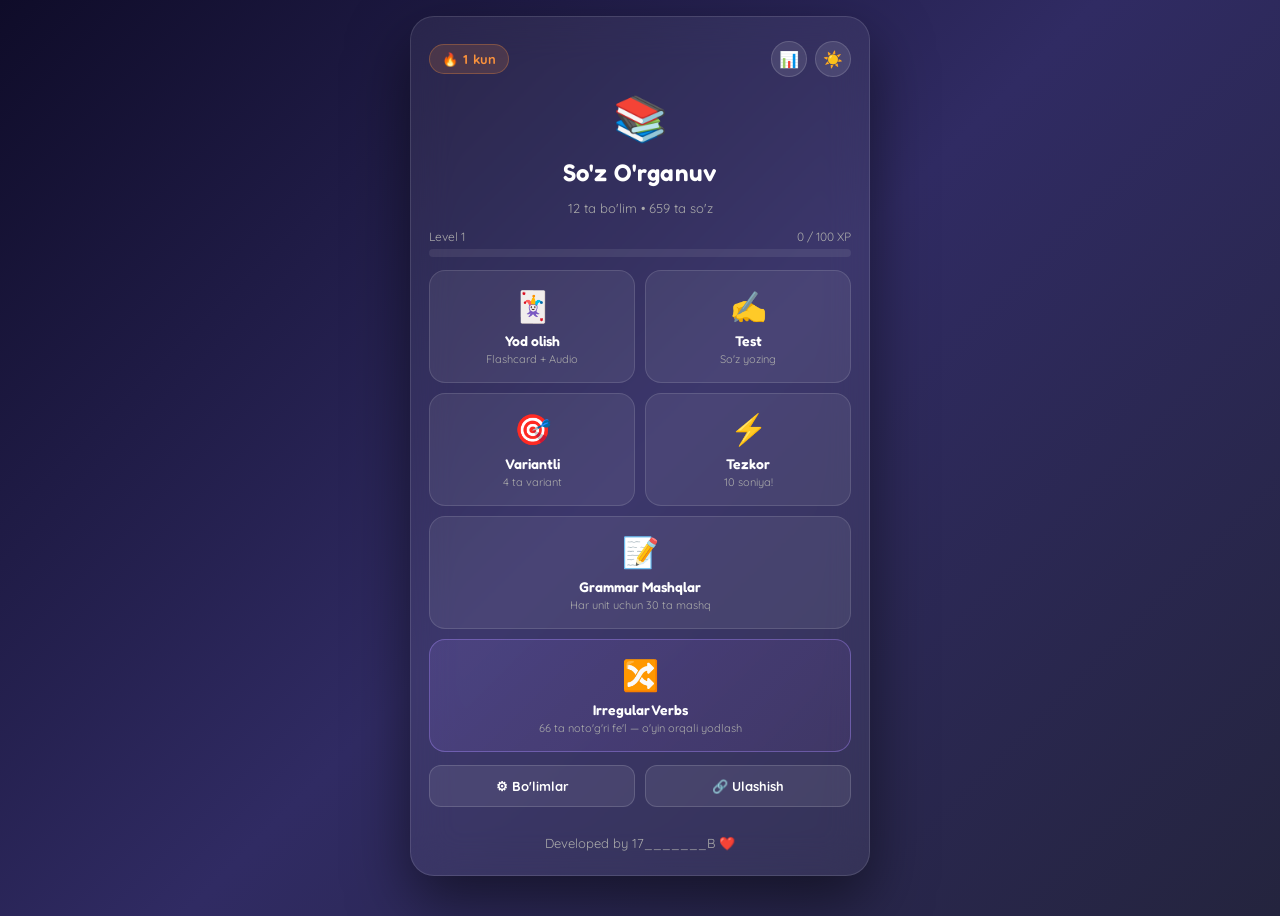
==== sozlar_full.html @ 960743b1 "update" ====
<!DOCTYPE html>
<html lang="uz">
<head>
<meta charset="UTF-8"/>
<meta name="viewport" content="width=device-width, initial-scale=1.0, maximum-scale=1.0"/>
<title>So'z O'rgatuvchi</title>
<link rel="icon" type="image/png" href="img/logo.png">
<link rel="preconnect" href="https://fonts.googleapis.com">
<link rel="preconnect" href="https://fonts.gstatic.com" crossorigin>
<link href="https://fonts.googleapis.com/css2?family=Fredoka:wght@400;500;600;700&family=Quicksand:wght@400;500;600;700&display=swap" rel="stylesheet">

<!-- Barcha stillar -->
<style>
/* ============================================================
   So'z O'rgatuvchi — barcha stillar
   Fayl     : css/styles.css
   Qamrab oladi:
     • Reset & body
     • Dark / Light tema
     • .card, .screen
     • Tugmalar (.btn, .btn-sec, .btn-green, ...)
     • Home ekran (streak, xp-bar, mode-grid)
     • Unit kartalar
     • Header & Progress bar
     • Flashcard
     • Quiz / MCQ / Speed
     • Statistika
     • Exercises & Irregular Verbs
     • Animatsiyalar (flip, shake, bounce)
     • Responsive (max-width: 460px)
   ============================================================ */
*{box-sizing:border-box;margin:0;padding:0;}
body{
  min-height:100vh;
  background:linear-gradient(135deg,#0f0c29,#302b63,#24243e);
  display:flex;align-items:flex-start;justify-content:center;
  padding:16px 12px 40px;font-family:'Quicksand',sans-serif;color:#fff;
  transition:background 0.4s;
}
body.light{
  background:linear-gradient(135deg,#e8eaf6,#c5cae9,#d1c4e9);
  color:#1a1a2e;
}
.card{
  background:rgba(255,255,255,0.06);
  backdrop-filter:blur(20px);
  border:1px solid rgba(255,255,255,0.12);
  border-radius:24px;padding:24px 18px;
  width:100%;max-width:460px;
  box-shadow:0 25px 60px rgba(0,0,0,0.5);
  display:flex;flex-direction:column;
  gap:13px;align-items:center;text-align:center;
  transition:background 0.3s,border-color 0.3s;
}
body.light .card{background:rgba(255,255,255,0.7);border-color:rgba(0,0,0,0.1);box-shadow:0 10px 40px rgba(0,0,0,0.15);}
.screen{display:none;flex-direction:column;gap:13px;align-items:center;width:100%;}
.screen.active{display:flex;}
h1{font-size:24px;letter-spacing:0.5px;font-family:'Fredoka',sans-serif;font-weight:600;}
h2{font-size:20px;letter-spacing:0.3px;font-family:'Fredoka',sans-serif;font-weight:600;}
.sub{color:#aaa;font-size:13px;}
body.light .sub{color:#666;}

/* Buttons */
.btn{background:linear-gradient(135deg,#667eea,#764ba2);border:none;border-radius:12px;color:#fff;font-size:15px;font-weight:bold;padding:12px 20px;cursor:pointer;width:100%;font-family:'Quicksand',sans-serif;transition:opacity 0.15s;display:flex;align-items:center;justify-content:center;gap:8px;}
.btn:active{opacity:0.75;}
.btn-sec{background:rgba(255,255,255,0.08);border:1px solid rgba(255,255,255,0.15);}
body.light .btn-sec{background:rgba(0,0,0,0.06);border-color:rgba(0,0,0,0.15);color:#333;}
.btn-green{background:linear-gradient(135deg,#22c55e,#16a34a);}
.btn-orange{background:linear-gradient(135deg,#f97316,#ea580c);}
.btn-red{background:linear-gradient(135deg,#f87171,#dc2626);}
.btn-sm{padding:8px 14px;font-size:13px;width:auto;}
.btn-icon{background:rgba(255,255,255,0.1);border:1px solid rgba(255,255,255,0.15);border-radius:50%;width:42px;height:42px;font-size:19px;cursor:pointer;display:flex;align-items:center;justify-content:center;transition:background 0.2s;flex-shrink:0;}
.btn-icon:active{background:rgba(255,255,255,0.3);}
.btn-icon.speaking{background:rgba(167,139,250,0.3);border-color:#a78bfa;}
body.light .btn-icon{background:rgba(0,0,0,0.06);border-color:rgba(0,0,0,0.15);}

/* Home */
.home-top{display:flex;justify-content:space-between;align-items:center;width:100%;}
.streak-badge{display:flex;align-items:center;gap:5px;background:rgba(251,146,60,0.15);border:1px solid rgba(251,146,60,0.3);border-radius:20px;padding:6px 12px;font-size:13px;font-weight:bold;color:#fb923c;}
.xp-bar-wrap{width:100%;background:rgba(255,255,255,0.08);border-radius:99px;height:8px;overflow:hidden;}
body.light .xp-bar-wrap{background:rgba(0,0,0,0.08);}
.xp-bar{height:100%;background:linear-gradient(90deg,#fbbf24,#f59e0b);border-radius:99px;transition:width 0.6s ease;}
.level-row{display:flex;justify-content:space-between;width:100%;font-size:12px;color:#aaa;}
body.light .level-row{color:#666;}
.mode-grid{width:100%;display:grid;grid-template-columns:1fr 1fr;gap:10px;}
.mode-card{background:rgba(255,255,255,0.07);border:1px solid rgba(255,255,255,0.12);border-radius:16px;padding:16px 12px;cursor:pointer;transition:background 0.2s,transform 0.15s;text-align:center;}
.mode-card:active{transform:scale(0.97);}
.mode-card:hover{background:rgba(255,255,255,0.13);}
body.light .mode-card{background:rgba(255,255,255,0.6);border-color:rgba(0,0,0,0.1);}
.mode-icon{font-size:30px;margin-bottom:7px;}
.mode-name{font-size:14px;font-weight:600;font-family:'Fredoka',sans-serif;}
.mode-desc{font-size:11px;color:#aaa;margin-top:3px;}
body.light .mode-desc{color:#888;}

/* Unit cards */
.unit-list{width:100%;display:flex;flex-direction:column;gap:9px;}
.unit-card{background:rgba(255,255,255,0.07);border:1px solid rgba(255,255,255,0.12);border-radius:14px;padding:13px 15px;display:flex;align-items:center;justify-content:space-between;cursor:pointer;transition:background 0.2s;text-align:left;}
.unit-card:hover{background:rgba(255,255,255,0.13);}
body.light .unit-card{background:rgba(255,255,255,0.6);border-color:rgba(0,0,0,0.1);}
.unit-name{font-size:15px;font-weight:600;font-family:'Fredoka',sans-serif;}
.unit-count{font-size:12px;color:#aaa;margin-top:2px;}
.unit-actions{display:flex;gap:8px;align-items:center;}
.icon-btn{background:none;border:none;cursor:pointer;font-size:17px;padding:4px;line-height:1;}

/* Header */
.header{display:flex;justify-content:space-between;align-items:center;width:100%;}
.back-btn{background:none;border:none;color:#aaa;cursor:pointer;font-size:14px;font-family:'Quicksand',sans-serif;}
body.light .back-btn{color:#666;}
.scores{font-size:15px;font-weight:bold;}

/* Progress */
.progress-bar{width:100%;height:6px;background:rgba(255,255,255,0.1);border-radius:99px;overflow:hidden;}
body.light .progress-bar{background:rgba(0,0,0,0.1);}
.progress-fill{height:100%;background:linear-gradient(90deg,#667eea,#764ba2);border-radius:99px;transition:width 0.4s ease;width:0%;}
.progress-text{font-size:12px;color:#888;}

/* Word type badge */
.wtype{display:inline-block;font-size:11px;font-style:italic;color:#a78bfa;background:rgba(167,139,250,0.12);border:1px solid rgba(167,139,250,0.25);border-radius:6px;padding:2px 7px;margin-top:4px;letter-spacing:0.3px;}

/* Flashcard */
.flashcard{width:100%;min-height:190px;background:rgba(255,255,255,0.07);border:1px solid rgba(255,255,255,0.12);border-radius:20px;padding:22px 16px;display:flex;flex-direction:column;align-items:center;justify-content:center;gap:8px;cursor:pointer;transition:transform 0.15s;position:relative;}
.flashcard:active{transform:scale(0.98);}
body.light .flashcard{background:rgba(255,255,255,0.6);border-color:rgba(0,0,0,0.1);}
.flashcard-label{font-size:11px;color:#888;text-transform:uppercase;letter-spacing:1px;}
.flashcard-word{font-size:26px;font-weight:600;line-height:1.3;font-family:'Fredoka',sans-serif;}
.flashcard-tr{font-size:13px;color:#a78bfa;}
.flashcard-hint{font-size:11px;color:#555;position:absolute;bottom:11px;right:13px;}
.flashcard-audio{position:absolute;top:11px;right:11px;}
.fc-back-divider{width:100%;height:1px;background:rgba(255,255,255,0.1);margin:8px 0;}
body.light .fc-back-divider{background:rgba(0,0,0,0.1);}

.fc-nav{display:flex;align-items:center;gap:12px;width:100%;}
.fc-nav-btn{background:rgba(255,255,255,0.08);border:1px solid rgba(255,255,255,0.15);border-radius:12px;padding:10px;font-size:16px;cursor:pointer;flex:1;transition:background 0.15s;font-family:'Quicksand',sans-serif;color:#fff;}
body.light .fc-nav-btn{background:rgba(0,0,0,0.06);border-color:rgba(0,0,0,0.15);color:#333;}
.fc-nav-btn:active{background:rgba(255,255,255,0.2);}
.fc-counter{font-size:13px;color:#aaa;min-width:56px;text-align:center;}

.fc-rate{display:flex;gap:10px;width:100%;}
.fc-know{background:linear-gradient(135deg,#22c55e,#16a34a);border:none;border-radius:12px;color:#fff;font-size:14px;font-weight:bold;padding:12px;cursor:pointer;flex:1;font-family:'Quicksand',sans-serif;}
.fc-dontknow{background:linear-gradient(135deg,#f87171,#dc2626);border:none;border-radius:12px;color:#fff;font-size:14px;font-weight:bold;padding:12px;cursor:pointer;flex:1;font-family:'Quicksand',sans-serif;}
.fc-know:active,.fc-dontknow:active{opacity:0.8;}

/* Quiz */
.question-box{background:rgba(255,255,255,0.07);border-radius:16px;padding:18px 16px;width:100%;position:relative;}
body.light .question-box{background:rgba(255,255,255,0.6);}
.question-label{font-size:11px;color:#888;text-transform:uppercase;letter-spacing:1px;margin-bottom:6px;}
.question{font-size:22px;font-weight:600;margin-bottom:4px;font-family:'Fredoka',sans-serif;}
.q-audio{position:absolute;top:11px;right:11px;}

/* Timer bar */
.timer-bar-wrap{width:100%;height:5px;background:rgba(255,255,255,0.1);border-radius:99px;overflow:hidden;}
.timer-bar{height:100%;background:linear-gradient(90deg,#4ade80,#fbbf24,#f87171);border-radius:99px;transition:width 0.1s linear;width:100%;}

/* Input */
.word-input{width:100%;background:#1a1a2e;border:2px solid #444;border-radius:12px;color:#fff;font-size:18px;padding:13px 14px;outline:none;font-family:'Quicksand',sans-serif;text-align:center;transition:border-color 0.2s,background 0.2s;}
body.light .word-input{background:#f0f0fa;border-color:#ccc;color:#1a1a2e;}
.word-input.correct{border-color:#4ade80;background:#052e16;}
.word-input.wrong{border-color:#f87171;background:#2d0a0a;}
body.light .word-input.correct{background:#d1fae5;}
body.light .word-input.wrong{background:#fee2e2;}

/* Feedback */
.correct-msg{color:#4ade80;font-weight:bold;font-size:17px;display:none;}
.wrong-box{background:rgba(248,113,113,0.1);border:1px solid rgba(248,113,113,0.3);border-radius:12px;padding:12px 14px;width:100%;display:none;text-align:left;}
.wrong-title{color:#f87171;font-weight:bold;font-size:15px;margin-bottom:5px;}
.wrong-answer{font-size:15px;margin-bottom:3px;}
.wrong-tr{font-size:12px;color:#a78bfa;margin-bottom:2px;}
.retry-note{color:#888;font-size:11px;}

/* MCQ */
.mcq-options{width:100%;display:grid;grid-template-columns:1fr 1fr;gap:10px;}
.mcq-btn{background:rgba(255,255,255,0.07);border:2px solid rgba(255,255,255,0.15);border-radius:14px;color:#fff;font-size:14px;padding:14px 10px;cursor:pointer;font-family:'Quicksand',sans-serif;transition:background 0.15s,border-color 0.15s;line-height:1.3;}
body.light .mcq-btn{background:rgba(255,255,255,0.7);border-color:rgba(0,0,0,0.12);color:#1a1a2e;}
.mcq-btn:active{transform:scale(0.97);}
.mcq-btn.correct-opt{background:rgba(74,222,128,0.2);border-color:#4ade80;}
.mcq-btn.wrong-opt{background:rgba(248,113,113,0.2);border-color:#f87171;}

/* XP popup */
.xp-popup{position:fixed;top:80px;left:50%;transform:translateX(-50%);background:linear-gradient(135deg,#fbbf24,#f59e0b);color:#1a1a2e;font-weight:bold;font-size:15px;padding:8px 20px;border-radius:20px;pointer-events:none;opacity:0;transition:opacity 0.3s,top 0.3s;z-index:999;}
.xp-popup.show{opacity:1;top:60px;}

/* Stats screen */
.stat-grid{width:100%;display:grid;grid-template-columns:1fr 1fr;gap:10px;}
.stat-card{background:rgba(255,255,255,0.07);border-radius:14px;padding:14px;text-align:center;}
body.light .stat-card{background:rgba(255,255,255,0.6);}
.stat-num{font-size:26px;font-weight:bold;color:#a78bfa;}
.stat-label{font-size:12px;color:#aaa;margin-top:4px;}
body.light .stat-label{color:#666;}
.hard-word{background:rgba(248,113,113,0.1);border:1px solid rgba(248,113,113,0.2);border-radius:10px;padding:9px 12px;text-align:left;font-size:13px;}
.hard-word-en{font-weight:bold;}
.hard-word-cnt{color:#f87171;font-size:11px;margin-top:2px;}

/* Stats screen */
.stats-box{display:flex;gap:20px;background:rgba(255,255,255,0.07);border-radius:12px;padding:12px 20px;}
body.light .stats-box{background:rgba(255,255,255,0.6);}
.stat{font-size:15px;color:#ccc;}
body.light .stat{color:#555;}

/* Form */
textarea,.text-input{width:100%;background:#1a1a2e;border:1px solid #333;border-radius:12px;color:#fff;font-size:14px;padding:12px;font-family:monospace;outline:none;}
body.light textarea,body.light .text-input{background:#f0f0fa;border-color:#ccc;color:#1a1a2e;}
textarea{resize:vertical;}
.text-input{font-family:'Quicksand',sans-serif;font-size:15px;}
.form-group{width:100%;display:flex;flex-direction:column;gap:6px;text-align:left;}
.form-label{font-size:12px;color:#888;text-transform:uppercase;letter-spacing:0.5px;}
.row{display:flex;gap:10px;width:100%;}
.error-msg{color:#f87171;font-size:13px;display:none;}
code{background:rgba(255,255,255,0.1);border-radius:4px;padding:2px 6px;font-family:monospace;font-size:12px;}
body.light code{background:rgba(0,0,0,0.08);}

/* Word list */
.word-list{width:100%;display:flex;flex-direction:column;gap:7px;max-height:260px;overflow-y:auto;}
.word-item{background:rgba(255,255,255,0.06);border-radius:10px;padding:9px 12px;display:flex;align-items:center;justify-content:space-between;text-align:left;}
body.light .word-item{background:rgba(0,0,0,0.04);}
.word-en{font-size:13px;font-weight:bold;}
.word-uz{font-size:12px;color:#aaa;}
body.light .word-uz{color:#666;}

/* Unit select */
.unit-select-list{width:100%;display:flex;flex-direction:column;gap:8px;max-height:280px;overflow-y:auto;}
.unit-sel-item{background:rgba(255,255,255,0.07);border:2px solid transparent;border-radius:12px;padding:11px 14px;cursor:pointer;display:flex;align-items:center;gap:12px;text-align:left;transition:border-color 0.2s,background 0.2s;}
.unit-sel-item.selected{border-color:#764ba2;background:rgba(118,75,162,0.2);}
body.light .unit-sel-item{background:rgba(255,255,255,0.6);}
body.light .unit-sel-item.selected{background:rgba(118,75,162,0.1);}
.check{font-size:17px;width:22px;text-align:center;}
.divider{width:100%;height:1px;background:rgba(255,255,255,0.08);}
body.light .divider{background:rgba(0,0,0,0.08);}

/* Tabs */
.tabs{display:flex;gap:6px;width:100%;}
.tab{flex:1;padding:9px;border-radius:10px;border:1px solid rgba(255,255,255,0.1);background:rgba(255,255,255,0.05);color:#aaa;cursor:pointer;font-size:13px;font-family:'Quicksand',sans-serif;transition:all 0.2s;}
body.light .tab{background:rgba(0,0,0,0.04);border-color:rgba(0,0,0,0.1);color:#666;}
.tab.active{background:linear-gradient(135deg,#667eea,#764ba2);color:#fff;border-color:transparent;font-weight:bold;}

/* Share box */
.share-box{width:100%;background:rgba(255,255,255,0.06);border:1px solid rgba(255,255,255,0.12);border-radius:14px;padding:14px;text-align:left;}
body.light .share-box{background:rgba(255,255,255,0.6);}
.share-code{font-family:monospace;font-size:12px;color:#a78bfa;word-break:break-all;margin-top:6px;line-height:1.5;}

/* ============================================================
   AI Tushuntirma bloki — ai-explain.js uchun stillar
   ============================================================ */

.ai-explain-wrap {
  display: none;
  width: 100%;
  margin-top: 10px;
}

.ai-explain-box {
  background: rgba(139, 92, 246, 0.12);
  border: 1px solid rgba(139, 92, 246, 0.35);
  border-radius: 14px;
  padding: 13px 14px;
  font-size: 13px;
  line-height: 1.6;
  color: #e2e8f0;
  text-align: left;
  position: relative;
}

body.light .ai-explain-box {
  background: rgba(139, 92, 246, 0.08);
  border-color: rgba(139, 92, 246, 0.3);
  color: #2d2d4e;
}

.ai-explain-box.loading {
  display: flex;
  align-items: center;
  gap: 8px;
  color: #a78bfa;
  font-style: italic;
}

.ai-explain-box.error {
  display: flex;
  align-items: center;
  gap: 8px;
  background: rgba(248, 113, 113, 0.08);
  border-color: rgba(248, 113, 113, 0.25);
  color: #fca5a5;
  font-size: 12px;
}

.ai-explain-header {
  display: flex;
  align-items: center;
  gap: 6px;
  margin-bottom: 8px;
}

.ai-icon { font-size: 16px; }

.ai-label {
  font-size: 11px;
  font-weight: 700;
  color: #a78bfa;
  text-transform: uppercase;
  letter-spacing: 0.5px;
  flex: 1;
}

.ai-close-btn {
  background: none;
  border: none;
  color: #888;
  cursor: pointer;
  font-size: 13px;
  padding: 0 2px;
  line-height: 1;
}
.ai-close-btn:hover { color: #ccc; }

.ai-explain-text {
  font-size: 13px;
  color: #cbd5e1;
  line-height: 1.65;
}
body.light .ai-explain-text { color: #374151; }

/* Animatsion nuqtalar (loading uchun) */
@keyframes blink { 0%,80%,100%{opacity:0} 40%{opacity:1} }
.ai-dots .dot1 { animation: blink 1.2s infinite 0s; }
.ai-dots .dot2 { animation: blink 1.2s infinite 0.2s; }
.ai-dots .dot3 { animation: blink 1.2s infinite 0.4s; }

</style>
</head>
<body id="body">
<div class="xp-popup" id="xp-popup">+10 XP ⭐</div>
<div class="card">

  <!-- HOME -->
  <div class="screen active" id="screen-home">
    <div class="home-top">
      <div class="streak-badge">🔥 <span id="streak-num">0</span> kun</div>
      <div style="display:flex;gap:8px;">
        <button class="btn-icon" onclick="showScreen('stats')" title="Statistika" style="width:36px;height:36px;font-size:16px;">📊</button>
        <button class="btn-icon" onclick="toggleTheme()" title="Tema" style="width:36px;height:36px;font-size:16px;" id="theme-btn">🌙</button>
      </div>
    </div>
    <div style="font-size:44px">📚</div>
    <h1>So'z O'rganuv</h1>
    <p class="sub" id="home-total"></p>
    <!-- XP / Level -->
    <div style="width:100%">
      <div class="level-row"><span id="level-label">Level 1</span><span id="xp-label">0 / 100 XP</span></div>
      <div class="xp-bar-wrap" style="margin-top:5px"><div class="xp-bar" id="xp-bar" style="width:0%"></div></div>
    </div>
    <div class="mode-grid">
      <div class="mode-card" onclick="goMode('flashcard')"><div class="mode-icon">🃏</div><div class="mode-name">Yod olish</div><div class="mode-desc">Flashcard + Audio</div></div>
      <div class="mode-card" onclick="goMode('quiz')"><div class="mode-icon">✍️</div><div class="mode-name">Test</div><div class="mode-desc">So'z yozing</div></div>
      <div class="mode-card" onclick="goMode('mcq')"><div class="mode-icon">🎯</div><div class="mode-name">Variantli</div><div class="mode-desc">4 ta variant</div></div>
      <div class="mode-card" onclick="goMode('speed')"><div class="mode-icon">⚡</div><div class="mode-name">Tezkor</div><div class="mode-desc">10 soniya!</div></div>
      <div class="mode-card" onclick="showExScreen()" style="grid-column:span 2"><div class="mode-icon">📝</div><div class="mode-name">Grammar Mashqlar</div><div class="mode-desc">Har unit uchun 30 ta mashq</div></div>
      <div class="mode-card" onclick="showIrrScreen()" style="grid-column:span 2;background:linear-gradient(135deg,rgba(167,139,250,0.15),rgba(118,75,162,0.15));border-color:rgba(167,139,250,0.4)"><div class="mode-icon">🔀</div><div class="mode-name">Irregular Verbs</div><div class="mode-desc">66 ta noto'g'ri fe'l — o'yin orqali yodlash</div></div>
    </div>
    <div class="row">
      <button class="btn btn-sec" onclick="showScreen('unit-manage')" style="font-size:13px;">⚙ Bo'limlar</button>
      <button class="btn btn-sec" onclick="showScreen('share-screen')" style="font-size:13px;">🔗 Ulashish</button>
    </div>
    <div style="margin-top:15px;font-size:13px;color:#aaa;text-align:center;width:100%;">
  Developed by 17_______B ❤️
</div>
  </div>



  <!-- IRREGULAR VERBS HOME -->
  <div class="screen" id="screen-irr-home">
    <div class="header"><button class="back-btn" onclick="showScreen('home')">← Orqaga</button><span style="font-size:13px;color:#a78bfa">🔀 Irregular Verbs</span></div>
    <div style="font-size:48px">🔀</div>
    <h2>Noto'g'ri fe'llar</h2>
    <p class="sub">66 ta eng muhim irregular verb. O'yin orqali oson yodlang!</p>
    <div class="mode-grid">
      <div class="mode-card" onclick="startIrrCards()"><div class="mode-icon">🃏</div><div class="mode-name">Kartochkalar</div><div class="mode-desc">3 shakl + rasm</div></div>
      <div class="mode-card" onclick="startIrrMatch()"><div class="mode-icon">🧩</div><div class="mode-name">Juftlik o'yini</div><div class="mode-desc">Mos kel topish</div></div>
      <div class="mode-card" onclick="startIrrFill()"><div class="mode-icon">✏️</div><div class="mode-name">To'ldirish</div><div class="mode-desc">Bo'sh shaklni yoz</div></div>
      <div class="mode-card" onclick="startIrrQuiz()"><div class="mode-icon">🎯</div><div class="mode-name">Variantli</div><div class="mode-desc">4 ta javobdan tanla</div></div>
    </div>
  </div>

  <!-- IRREGULAR FLASHCARD -->
  <div class="screen" id="screen-irr-cards">
    <div class="header">
      <button class="back-btn" onclick="showScreen('irr-home')">⏹ Tugatish</button>
      <span class="fc-counter" id="irr-card-counter"></span>
    </div>
    <div class="progress-bar"><div class="progress-fill" id="irr-card-progress"></div></div>
    <div class="flashcard" id="irr-card" onclick="irrCardFlip()">
      <button class="btn-icon flashcard-audio" id="irr-card-audio" onclick="event.stopPropagation();speakIrrCard()" title="Tinglash">🔊</button>
      <div style="font-size:48px;margin-bottom:6px" id="irr-card-emoji"></div>
      <div class="flashcard-label">INFINITIVE</div>
      <div class="flashcard-word" id="irr-card-base" style="font-size:30px"></div>
      <div class="flashcard-tr" id="irr-card-uz"></div>
      <div id="irr-card-back" style="display:none;width:100%;margin-top:10px">
        <div class="fc-back-divider"></div>
        <div style="display:flex;justify-content:space-around;gap:8px;margin-top:8px">
          <div style="text-align:center;flex:1">
            <div class="flashcard-label">PAST SIMPLE</div>
            <div style="font-size:22px;font-weight:600;color:#a78bfa;font-family:'Fredoka',sans-serif" id="irr-card-past"></div>
          </div>
          <div style="text-align:center;flex:1">
            <div class="flashcard-label">PAST PARTICIPLE</div>
            <div style="font-size:22px;font-weight:600;color:#4ade80;font-family:'Fredoka',sans-serif" id="irr-card-pp"></div>
          </div>
        </div>
      </div>
      <div class="flashcard-hint" id="irr-card-hint">👆 Bosing</div>
    </div>
    <div class="fc-nav">
      <button class="fc-nav-btn" onclick="irrCardPrev()">← Oldingi</button>
      <button class="fc-nav-btn" onclick="irrCardNext()">Keyingi →</button>
    </div>
  </div>

  <!-- IRREGULAR MATCH GAME -->
  <div class="screen" id="screen-irr-match">
    <div class="header">
      <button class="back-btn" onclick="showScreen('irr-home')">⏹ Tugatish</button>
      <div class="scores"><span style="color:#a78bfa">🎯 <span id="irr-match-pairs">0</span>/<span id="irr-match-total">8</span></span></div>
    </div>
    <p class="sub" id="irr-match-instr">Infinitive ni o'zining Past Simple shakliga ulang!</p>
    <div id="irr-match-grid" style="width:100%;display:grid;grid-template-columns:1fr 1fr;gap:8px"></div>
    <button class="btn btn-sec" onclick="startIrrMatch()">🔄 Yangi o'yin</button>
  </div>

  <!-- IRREGULAR FILL TABLE -->
  <div class="screen" id="screen-irr-fill">
    <div class="header">
      <button class="back-btn" onclick="showScreen('irr-home')">⏹ Tugatish</button>
      <div class="scores"><span style="color:#4ade80">✓ <span id="irr-fill-correct">0</span></span><span style="color:#f87171;margin-left:10px">✗ <span id="irr-fill-wrong">0</span></span></div>
    </div>
    <div class="progress-bar"><div class="progress-fill" id="irr-fill-progress"></div></div>
    <p class="progress-text" id="irr-fill-progress-text"></p>
    <div class="question-box" style="text-align:center">
      <div style="font-size:40px;margin-bottom:4px" id="irr-fill-emoji"></div>
      <div style="display:flex;justify-content:space-around;align-items:center;gap:6px;margin-top:8px">
        <div style="text-align:center;flex:1">
          <div class="flashcard-label">INFINITIVE</div>
          <div id="irr-fill-base" style="font-size:18px;font-weight:600;font-family:'Fredoka',sans-serif"></div>
        </div>
        <div style="font-size:20px;color:#666">→</div>
        <div style="text-align:center;flex:1">
          <div class="flashcard-label" id="irr-fill-target-label">PAST SIMPLE</div>
          <input class="word-input" id="irr-fill-input" type="text" inputmode="text" enterkeyhint="done" onkeydown="irrFillKey(event)" onclick="this.focus()" autocomplete="off" autocorrect="off" autocapitalize="off" spellcheck="false" style="font-size:18px;padding:8px;text-align:center"/>
        </div>
      </div>
      <div class="flashcard-tr" id="irr-fill-uz" style="margin-top:8px"></div>
    </div>
    <div class="correct-msg" id="irr-fill-correct-msg">✓ To'g'ri!</div>
    <div class="wrong-box" id="irr-fill-wrong-msg">
      <p class="wrong-title">✗ Xato!</p>
      <p class="wrong-answer">To'g'ri javob: <strong id="irr-fill-answer"></strong></p>
    </div>
    <div id="irr-fill-ai-explain" class="ai-explain-wrap"></div>
    <button class="btn" id="irr-fill-check-btn" onclick="irrFillCheck()">Tekshir</button>
    <button class="btn" id="irr-fill-next-btn" style="display:none" onclick="irrFillNext()">Keyingisi →</button>
  </div>

  <!-- IRREGULAR QUIZ -->
  <div class="screen" id="screen-irr-quiz">
    <div class="header">
      <button class="back-btn" onclick="showScreen('irr-home')">⏹ Tugatish</button>
      <div class="scores"><span style="color:#4ade80">✓ <span id="irr-quiz-correct">0</span></span><span style="color:#f87171;margin-left:10px">✗ <span id="irr-quiz-wrong">0</span></span></div>
    </div>
    <div class="progress-bar"><div class="progress-fill" id="irr-quiz-progress"></div></div>
    <p class="progress-text" id="irr-quiz-progress-text"></p>
    <div class="question-box" style="text-align:center">
      <button class="btn-icon q-audio" onclick="speakIrrQuiz()" title="Tinglash">🔊</button>
      <div style="font-size:40px;margin-bottom:4px" id="irr-quiz-emoji"></div>
      <p class="question-label" id="irr-quiz-label">PAST SIMPLE shaklini tanlang:</p>
      <p class="question" id="irr-quiz-word" style="font-size:26px"></p>
      <p class="flashcard-tr" id="irr-quiz-uz"></p>
    </div>
    <div id="irr-quiz-options" style="width:100%;display:grid;grid-template-columns:1fr 1fr;gap:9px"></div>
    <div id="irr-quiz-ai-explain" class="ai-explain-wrap"></div>
    <button class="btn" id="irr-quiz-next-btn" style="display:none" onclick="irrQuizNext()">Keyingisi →</button>
  </div>

  <!-- IRREGULAR DONE -->
  <div class="screen" id="screen-irr-done">
    <div style="font-size:56px">🎉</div>
    <h1>Ajoyib!</h1>
    <p class="sub" id="irr-done-sub"></p>
    <div class="stats-box">
      <div class="stat"><span style="color:#4ade80">✓ <span id="irr-final-correct">0</span></span> To'g'ri</div>
      <div class="stat"><span style="color:#f87171">✗ <span id="irr-final-wrong">0</span></span> Xato</div>
    </div>
    <button class="btn" onclick="showScreen('irr-home')">🔀 Boshqa o'yin</button>
    <button class="btn btn-sec" onclick="showScreen('home')">🏠 Bosh sahifa</button>
  </div>

  <!-- EXERCISE UNIT SELECT -->
  <div class="screen" id="screen-ex-select">
    <div class="header"><button class="back-btn" onclick="showScreen('home')">← Orqaga</button><span style="font-size:13px;color:#a78bfa">📝 Grammar Mashqlar</span></div>
    <h2>Qaysi unitni mashq qilasiz?</h2>
    <div class="unit-select-list" id="ex-unit-list"></div>
  </div>

  <!-- EXERCISE SCREEN -->
  <div class="screen" id="screen-exercise">
    <div class="header">
      <button class="back-btn" onclick="showScreen('ex-select')">← Orqaga</button>
      <div class="scores"><span style="color:#4ade80">✓ <span id="ex-correct">0</span></span><span style="color:#f87171;margin-left:10px">✗ <span id="ex-wrong">0</span></span></div>
    </div>
    <div class="progress-bar"><div class="progress-fill" id="ex-progress"></div></div>
    <p class="progress-text" id="ex-progress-text"></p>
    <div class="question-box" style="text-align:left">
      <p class="question-label" id="ex-type-label"></p>
      <p class="question" id="ex-question" style="font-size:18px;line-height:1.5"></p>
      <p style="font-size:12px;color:#a78bfa;margin-top:6px" id="ex-hint"></p>
    </div>
    <div id="ex-options" style="width:100%;display:flex;flex-direction:column;gap:9px"></div>
    <input class="word-input" id="ex-gap-input" type="text" inputmode="text" enterkeyhint="done" placeholder="Javobingizni yozing..." onkeydown="exGapKey(event)" onclick="this.focus()" autocomplete="off" autocorrect="off" autocapitalize="off" spellcheck="false" style="display:none"/>
    <div class="fc-rate" style="display:none" id="ex-tf-btns">
      <button class="fc-dontknow" onclick="exTFAnswer(false)">✗ Xato (False)</button>
      <button class="fc-know" onclick="exTFAnswer(true)">✓ To'g'ri (True)</button>
    </div>
    <div id="ex-feedback" style="display:none;width:100%;border-radius:12px;padding:12px 14px"></div>
    <div id="ex-ai-explain" class="ai-explain-wrap"></div>
    <button class="btn" id="ex-next-btn" style="display:none" onclick="exNext()">Keyingisi →</button>
    <button class="btn" id="ex-check-btn" style="display:none" onclick="exCheckGap()">Tekshir</button>
  </div>

  <!-- EXERCISE DONE -->
  <div class="screen" id="screen-ex-done">
    <div style="font-size:56px">🎉</div>
    <h1>Barakalla!</h1>
    <p class="sub" id="ex-done-sub"></p>
    <div class="stats-box">
      <div class="stat"><span style="color:#4ade80">✓ <span id="ex-final-correct">0</span></span> To'g'ri</div>
      <div class="stat"><span style="color:#f87171">✗ <span id="ex-final-wrong">0</span></span> Xato</div>
    </div>
    <button class="btn" onclick="restartEx()">🔄 Qayta</button>
    <button class="btn btn-sec" onclick="showScreen('ex-select')">📝 Boshqa unit</button>
    <button class="btn btn-sec" onclick="showScreen('home')">🏠 Bosh sahifa</button>
  </div>
  <!-- UNIT SELECT -->
  <div class="screen" id="screen-unit-select">
    <div class="header">
      <button class="back-btn" onclick="showScreen('home')">← Orqaga</button>
      <span style="font-size:13px;color:#a78bfa" id="mode-label"></span>
    </div>
    <h2>Bo'lim tanlang</h2>
    <div class="unit-select-list" id="unit-select-list"></div>
    <button class="btn" onclick="launchMode()">Boshlash →</button>
  </div>

  <!-- UNIT MANAGE -->
  <div class="screen" id="screen-unit-manage">
    <div class="header">
      <button class="back-btn" onclick="showScreen('home')">← Orqaga</button>
      <button class="btn btn-sm" onclick="showAddUnit()">+ Bo'lim</button>
    </div>
    <h2>Bo'limlar</h2>
    <div class="unit-list" id="unit-list"></div>
  </div>

  <!-- ADD/EDIT UNIT -->
  <div class="screen" id="screen-unit-edit">
    <div class="header">
      <button class="back-btn" onclick="showScreen('unit-manage')">← Orqaga</button>
      <span id="edit-unit-title" style="font-size:13px;color:#aaa"></span>
    </div>
    <div class="form-group">
      <label class="form-label">Bo'lim nomi</label>
      <input class="word-input text-input" id="unit-name-input" placeholder="Masalan: Unit 5.3" autocomplete="off"/>
    </div>
    <div class="divider"></div>
    <p style="font-size:13px;color:#aaa;text-align:left;width:100%">So'z qo'shish — har qatorda:</p>
    <p style="font-size:12px;color:#a78bfa;text-align:left;width:100%;font-family:monospace">inglizcha = o'zbek</p>
    <p style="font-size:11px;color:#666;text-align:left;width:100%">Masalan: <code>book = kitob</code> &nbsp; <code>carefully = ehtiyotkorlik bilan</code></p>
    <textarea id="words-input" rows="7" placeholder="book = kitob&#10;carefully = ehtiyotkorlik bilan&#10;hat = shlyapa"></textarea>
    <p class="error-msg" id="edit-error"></p>
    <button class="btn" onclick="saveUnit()">💾 Saqlash</button>
    <div id="existing-words-section" style="width:100%;display:none;">
      <div class="divider"></div>
      <p style="font-size:12px;color:#aaa;margin-bottom:7px;text-align:left">Mavjud so'zlar:</p>
      <div class="word-list" id="existing-word-list"></div>
    </div>
  </div>

  <!-- FLASHCARD -->
  <div class="screen" id="screen-flashcard">
    <div class="header">
      <button class="back-btn" onclick="showScreen('home')">⏹ Tugatish</button>
      <div style="display:flex;gap:10px;font-size:14px;font-weight:bold;">
        <span style="color:#4ade80">✓ <span id="fc-know-count">0</span></span>
        <span style="color:#f87171">✗ <span id="fc-dontknow-count">0</span></span>
      </div>
    </div>
    <div class="tabs">
      <button class="tab active" id="tab-uz" onclick="setFcSide('uz')">🇺🇿 O'zbekcha</button>
      <button class="tab" id="tab-en" onclick="setFcSide('en')">🇬🇧 Inglizcha</button>
    </div>
    <div class="progress-bar"><div class="progress-fill" id="fc-progress"></div></div>
    <p class="progress-text"><span id="fc-left">0</span> ta qoldi</p>
    <div class="flashcard" id="fc-card" onclick="fcFlip()">
      <button class="btn-icon flashcard-audio" id="fc-audio-btn" onclick="event.stopPropagation();speakCurrent()" title="Tinglash">🔊</button>
      <div class="flashcard-label" id="fc-front-label">O'ZBEKCHA</div>
      <div class="flashcard-word" id="fc-front-word"></div>
      <div class="wtype" id="fc-front-type" style="display:none"></div>
      <div id="fc-back" style="display:none;width:100%">
        <div class="fc-back-divider"></div>
        <div class="flashcard-label" id="fc-back-label">INGLIZCHA</div>
        <div class="flashcard-word" id="fc-back-word"></div>
        <div class="flashcard-tr" id="fc-back-tr"></div>
        <div class="wtype" id="fc-back-type" style="display:none;margin-top:6px"></div>
      </div>
      <div class="flashcard-hint" id="fc-hint">👆 Bosing — javobni ko'ring</div>
    </div>
    <div class="fc-rate" id="fc-rate-btns" style="display:none;">
      <button class="fc-dontknow" onclick="fcRate(false)">✗ Bilmadim</button>
      <button class="fc-know" onclick="fcRate(true)">✓ Bildim</button>
    </div>
    <div class="fc-nav" id="fc-nav-btns">
      <button class="fc-nav-btn" onclick="fcSkipBack()">← Oldingi</button>
      <span class="fc-counter" id="fc-counter"></span>
      <button class="fc-nav-btn" onclick="fcSkipNext()">Keyingi →</button>
    </div>
  </div>

  <!-- FLASHCARD DONE -->
  <div class="screen" id="screen-fc-done">
    <div style="font-size:52px">🎉</div>
    <h1>Barakalla!</h1>
    <div class="stats-box">
      <div class="stat"><span style="color:#4ade80">✓ <span id="fc-final-know">0</span></span> Bildim</div>
      <div class="stat"><span style="color:#f87171">✗ <span id="fc-final-dont">0</span></span> Bilmadim</div>
    </div>
    <button class="btn btn-green" id="fc-retry-wrong-btn" onclick="fcRestartWrong()">🔄 Bilmaganlarni qayta</button>
    <button class="btn" onclick="fcRestartAll()">↺ Hammasini qayta</button>
    <button class="btn btn-sec" onclick="showScreen('home')">🏠 Bosh sahifa</button>
  </div>

  <!-- QUIZ -->
  <div class="screen" id="screen-quiz">
    <div class="header">
      <button class="back-btn" onclick="showScreen('home')">⏹ Tugatish</button>
      <div class="scores">
        <span style="color:#4ade80">✓ <span id="score-correct">0</span></span>
        <span style="color:#f87171;margin-left:10px">✗ <span id="score-wrong">0</span></span>
      </div>
    </div>
    <div class="progress-bar"><div class="progress-fill" id="q-progress-fill"></div></div>
    <p class="progress-text"><span id="queue-left">0</span> ta qoldi</p>
    <div class="question-box">
      <button class="btn-icon q-audio" onclick="speakQuizWord()">🔊</button>
      <p class="question-label">O'zbekcha:</p>
      <p class="question" id="quiz-word">—</p>
      <div class="wtype" id="quiz-type" style="display:none;margin-top:6px"></div>
    </div>
    <input class="word-input" id="word-input" type="text" placeholder="Inglizcha yozing..." onkeydown="handleKey(event)" autocomplete="off" autocorrect="off" autocapitalize="off" spellcheck="false"/>
    <div class="correct-msg" id="feedback-correct">✓ To'g'ri!</div>
    <div class="wrong-box" id="feedback-wrong">
      <p class="wrong-title">✗ Xato!</p>
      <p class="wrong-answer">To'g'ri javob: <strong id="correct-answer"></strong></p>
      <p class="wrong-tr" id="correct-tr"></p>
      <p class="retry-note">Bu so'z keyinroq qayta chiqadi</p>
    </div>
    <div id="quiz-ai-explain" class="ai-explain-wrap"></div>
    <div class="row">
      <button class="btn" id="btn-check" style="display:none" onclick="handleSubmit()">Tekshir</button>
      <button class="btn" id="btn-next" style="display:none" onclick="handleNext()">Keyingisi →</button>
    </div>
  </div>

  <!-- MCQ (4 variant) -->
  <div class="screen" id="screen-mcq">
    <div class="header">
      <button class="back-btn" onclick="showScreen('home')">⏹ Tugatish</button>
      <div class="scores">
        <span style="color:#4ade80">✓ <span id="mcq-correct">0</span></span>
        <span style="color:#f87171;margin-left:10px">✗ <span id="mcq-wrong">0</span></span>
      </div>
    </div>
    <div class="progress-bar"><div class="progress-fill" id="mcq-progress"></div></div>
    <p class="progress-text"><span id="mcq-left">0</span> ta qoldi</p>
    <div class="question-box">
      <button class="btn-icon q-audio" onclick="speakMcqWord()">🔊</button>
      <p class="question-label">O'zbekcha:</p>
      <p class="question" id="mcq-word">—</p>
      <div class="wtype" id="mcq-type" style="display:none;margin-top:6px"></div>
    </div>
    <div class="mcq-options" id="mcq-options"></div>
    <div id="mcq-ai-explain" class="ai-explain-wrap"></div>
    <button class="btn" id="mcq-next-btn" style="display:none" onclick="mcqNext()">Keyingisi →</button>
  </div>

  <!-- SPEED MODE -->
  <div class="screen" id="screen-speed">
    <div class="header">
      <button class="back-btn" onclick="stopSpeed()">⏹ Tugatish</button>
      <div class="scores">
        <span style="color:#4ade80">✓ <span id="sp-correct">0</span></span>
        <span style="color:#f87171;margin-left:10px">✗ <span id="sp-wrong">0</span></span>
      </div>
    </div>
    <div class="timer-bar-wrap"><div class="timer-bar" id="timer-bar"></div></div>
    <p style="font-size:12px;color:#f87171;font-weight:bold"><span id="sp-timer">10</span> soniya</p>
    <div class="question-box">
      <button class="btn-icon q-audio" onclick="speakSpeedWord()">🔊</button>
      <p class="question-label">O'zbekcha:</p>
      <p class="question" id="sp-word">—</p>
      <div class="wtype" id="sp-type" style="display:none;margin-top:6px"></div>
    </div>
    <input class="word-input" id="sp-input" type="text" placeholder="Inglizcha yozing..." onkeydown="spHandleKey(event)" autocomplete="off" autocorrect="off" autocapitalize="off" spellcheck="false"/>
    <div class="correct-msg" id="sp-correct-msg" style="display:none;">✓ To'g'ri! ⚡</div>
    <div class="wrong-box" id="sp-wrong-box" style="display:none;">
      <p class="wrong-title">✗ Vaqt tugadi!</p>
      <p class="wrong-answer">To'g'ri javob: <strong id="sp-correct-answer"></strong></p>
    </div>
    <div id="speed-ai-explain" class="ai-explain-wrap"></div>
  </div>

  <!-- QUIZ/SPEED/MCQ DONE -->
  <div class="screen" id="screen-done">
    <div style="font-size:52px" id="done-emoji">🎉</div>
    <h1 id="done-title">Barakalla!</h1>
    <p class="sub" id="done-sub"></p>
    <div class="stats-box">
      <div class="stat"><span style="color:#4ade80">✓ <span id="final-correct">0</span></span> To'g'ri</div>
      <div class="stat"><span style="color:#f87171">✗ <span id="final-wrong">0</span></span> Xato</div>
    </div>
    <div style="font-size:22px;font-weight:bold;color:#fbbf24" id="done-xp-earned"></div>
    <button class="btn" id="done-restart-btn" onclick="restartCurrent()">🔄 Qayta boshlash</button>
    <button class="btn btn-sec" onclick="showScreen('home')">🏠 Bosh sahifa</button>
  </div>

  <!-- STATS -->
  <div class="screen" id="screen-stats">
    <div class="header">
      <button class="back-btn" onclick="showScreen('home')">← Orqaga</button>
      <span style="font-size:14px;font-weight:bold">📊 Statistika</span>
    </div>
    <div class="stat-grid" id="stat-grid"></div>
    <div class="divider"></div>
    <p style="font-size:13px;color:#aaa;text-align:left;width:100%">😰 Eng qiyin so'zlar:</p>
    <div class="word-list" id="hard-words-list" style="max-height:220px"></div>
    <button class="btn btn-sec" onclick="resetStats()">🗑 Statistikani tozalash</button>
  </div>

  <!-- SHARE -->
  <div class="screen" id="screen-share-screen">
    <div class="header">
      <button class="back-btn" onclick="showScreen('home')">← Orqaga</button>
      <span style="font-size:14px;font-weight:bold">🔗 Ulashish</span>
    </div>
    <p style="font-size:13px;color:#aaa;text-align:center">Bo'limingizni o'rtoqlaringizga yuboring. Ular kodni ilovaga kiritib so'zlarni import qiladi.</p>
    <div class="unit-list" id="share-unit-list"></div>
    <div class="divider"></div>
    <p style="font-size:13px;color:#aaa;text-align:left;width:100%">📥 Kod kiritish (import):</p>
    <textarea id="import-code" rows="4" placeholder="Kodni bu yerga joylashtiring..."></textarea>
    <p class="error-msg" id="import-error"></p>
    <button class="btn" onclick="doImport()">📥 Import qilish</button>
  </div>


<script>

// ===== data.js =====
/* ============================================================
   So'z O'rgatuvchi — Ma'lumotlar
   Fayl     : js/data.js
   Qamrab oladi:
     • WORD_TYPES  — ingliz so'zlarining grammatik turi lug'ati
     • TYPE_LABELS — qisqa tur kodlari ↔ to'liq nom
     • DEFAULT_UNITS — dastur ichiga o'rnatilgan so'z birliklari
                       (o'chirilsa localStorage'dan tiklanadi)
     • IRREGULAR_VERBS — 66 ta noto'g'ri fe'l (base/past/pp/uz/emoji)
   ============================================================ */

// ===== WORD TYPE =====
const WORD_TYPES={
  "boring":"adj","careful":"adj","clear":"adj","correct":"adj","disappointed":"adj",
  "good":"adj","great":"adj","heavy":"adj","poor":"adj","quiet":"adj","serious":"adj",
  "simple":"adj","slow":"adj","strong":"adj","virtual":"adj","worth":"adj",
  "carefully":"adv","clearly":"adv","correctly":"adv","dangerously":"adv","online":"adv",
  "quietly":"adv","slowly":"adv","well":"adv",
  "baker's":"n","butcher's":"n","button":"n","cash":"n","changing room":"n","coat":"n",
  "designer shoes":"n","dress":"n","gloves":"n","hat":"n","hoodie":"n","information":"n",
  "jacket":"n","jeans":"n","jewellery":"n","meat":"n","newsagent's":"n","postcard":"n",
  "rain water":"n","reading glasses":"n","receipt":"n","sales":"n","shopping centre":"n",
  "shorts":"n","skirt":"n","socks":"n","suit":"n","tie":"n","trainers":"n","trousers":"n",
  "t-shirt":"n","umbrella":"n","value":"n","vending machine":"n","wedding":"n",
  "recommend":"v","relax":"v","return":"v","spend":"v",
};
const TYPE_LABELS={"adj":"adjective","adv":"adverb","n":"noun","v":"verb"};
function getWordType(en){return WORD_TYPES[en?.toLowerCase().trim()]||null;}
function getTypeLabel(t){return TYPE_LABELS[t]||null;}

// ===== DATA =====
const DEFAULT_UNITS = [
{id:'u1',name:'Elementary Unit 1',words:[
{en:"American",tr:"/əˈmerɪkən/",uz:"amerikalik"},{en:"Arabic",tr:"/ˈærəbɪk/",uz:"arab millatiga mansub"},
{en:"artist",tr:"/ˈɑːtɪst/",uz:"rassom"},{en:"aunt",tr:"/ɑːnt/",uz:"xola, amma"},
{en:"boss",tr:"/bɒs/",uz:"boshliq, xo'jayin"},{en:"British",tr:"/ˈbrɪtɪʃ/",uz:"britaniyalik"},
{en:"brother",tr:"/ˈbrʌðə(r)/",uz:"aka, uka"},{en:"brother-in-law",tr:"/ˈbrʌðər ɪn lɔː/",uz:"qayn-og'a, pochcha"},
{en:"business management",tr:"/ˈbɪznəs ˈmænɪdʒmənt/",uz:"biznes boshqaruvi"},{en:"car mechanic",tr:"/kɑː mɪˈkænɪk/",uz:"avto-mexanik"},
{en:"child",tr:"/tʃaɪld/",uz:"bola"},{en:"children",tr:"/ˈtʃɪldrən/",uz:"bolalar"},
{en:"Chinese",tr:"/ˌtʃaɪˈniːz/",uz:"xitoylik"},{en:"communicate",tr:"/kəˈmjuːnɪkeɪt/",uz:"muloqot qilmoq"},
{en:"country",tr:"/ˈkʌntri/",uz:"mamlakat"},{en:"cousin",tr:"/ˈkʌzn/",uz:"amakivachcha, tog'avachcha"},
{en:"daughter",tr:"/ˈdɔːtə(r)/",uz:"qiz farzand"},{en:"designer",tr:"/dɪˈzaɪnə(r)/",uz:"dizayner"},
{en:"Emirati",tr:"/emɪˈrɑːti/",uz:"BAA fuqarosi"},{en:"family name",tr:"/ˈfæməlɪneɪm/",uz:"familiyasi, sharifi"},
{en:"father",tr:"/ˈfɑːðə(r)/",uz:"ota, dada"},{en:"fluent",tr:"/ˈfluːənt/",uz:"ravon"},
{en:"French",tr:"/frentʃ/",uz:"fransuz"},{en:"genetic",tr:"/dʒəˈnetɪk/",uz:"irsiy"},
{en:"granddaughter",tr:"/ˈɡrændɔːtə(r)/",uz:"nevara qiz"},{en:"grandfather",tr:"/ˈɡrænfɑːðə(r)/",uz:"bobo"},
{en:"grandmother",tr:"/ˈɡrænmʌðə(r)/",uz:"buvi, momo"},{en:"grandson",tr:"/ˈɡrænsʌn/",uz:"o'g'il nevara"},
{en:"Greek",tr:"/ɡriːk/",uz:"grek"},{en:"Hungarian",tr:"/hʌŋˈɡeərɪən/",uz:"vengriyalik"},
{en:"husband",tr:"/ˈhʌzbənd/",uz:"er"},{en:"introduce",tr:"/ˌɪntrəˈdjuːs/",uz:"tanishtirmoq"},
{en:"Italian",tr:"/ɪˈtælɪən/",uz:"italiyalik"},{en:"Japanese",tr:"/ˌdʒæpəˈniːz/",uz:"yaponiyalik"},
{en:"last name",tr:"/lɑːst nem/",uz:"familiya, sharif"},{en:"Lebanese",tr:"/ˌlebəˈniːz/",uz:"livanlik"},
{en:"married",tr:"/ˈmærid/",uz:"turmush qurgan"},{en:"Mexican",tr:"/ˈmeksɪkən/",uz:"meksikalik"},
{en:"mother",tr:"/ˈmʌðə(r)/",uz:"ona"},{en:"nationality",tr:"/ˌnæʃəˈnæləti/",uz:"millat"},
{en:"neighbour",tr:"/ˈneɪbə(r)/",uz:"qo'shni"},{en:"nephew",tr:"/ˈnefjuː/",uz:"jiyan (o'g'il bola)"},
{en:"niece",tr:"/niːs/",uz:"jiyan (qiz bola)"},{en:"Nigerian",tr:"/naɪˈdʒɪərɪən/",uz:"nigeriyalik"},
{en:"Pakistani",tr:"/ˌpækɪˈstɑːni/",uz:"pokistonlik"},{en:"Polish",tr:"/ˈpəʊlɪʃ/",uz:"polshalik"},
{en:"Portuguese",tr:"/ˌpɔːtʃuˈɡiːz/",uz:"portugaliyalik"},{en:"restaurant",tr:"/ˈrestrɒnt/",uz:"restoran"},
{en:"Russian",tr:"/ˈrʌʃn/",uz:"rus"},{en:"saxophone",tr:"/ˈsæksəfəʊn/",uz:"saksofon"},
{en:"single",tr:"/ˈsɪŋɡl/",uz:"turmush qurmagan, bo'ydoq"},{en:"sister",tr:"/ˈsɪstə(r)/",uz:"opa, singil"},
{en:"son",tr:"/sʌn/",uz:"o'g'il"},{en:"Spanish",tr:"/ˈspænɪʃ/",uz:"ispaniyalik"},
{en:"stepfather",tr:"/ˈstepfɑːðə(r)/",uz:"o'gay ota"},{en:"supermarket",tr:"/ˈsuːpəmɑːkt/",uz:"supermarket"},
{en:"Turkish",tr:"/ˈtɜːkɪʃ/",uz:"turk, turkiyalik"},{en:"twin",tr:"/twɪn/",uz:"egizak"},
{en:"typical",tr:"/ˈtɪpɪkl/",uz:"odatiy"},{en:"uncle",tr:"/ˈʌŋkl/",uz:"amaki, tog'a"},
{en:"unemployed",tr:"/ˌʌnɪmˈplɔɪd/",uz:"ishsiz"},{en:"Urdu",tr:"/ˈɜːduː/",uz:"Urdu"},
{en:"Vietnamese",tr:"/ˌvjetnəˈmiːz/",uz:"vyetnamlik"},{en:"wife",tr:"",uz:"xotin"}
]},
{id:'u2',name:'Elementary Unit 2',words:[
{en:"agree (with)",tr:"/əˈɡriː/",uz:"rozi bo'lmoq, kelishmoq"},{en:"alone",tr:"/əˈləʊn/",uz:"yolg'iz"},
{en:"ask (for)",tr:"/ɑːsk/",uz:"so'ramoq"},{en:"astronaut",tr:"/ˈæstrənɔːt/",uz:"astronavt, samogir"},
{en:"beach",tr:"/biːtʃ/",uz:"sohil"},{en:"body clock",tr:"/ˈbɒdɪklɒk/",uz:"biologik soat"},
{en:"break",tr:"/breɪk/",uz:"tanaffus"},{en:"breakfast",tr:"/ˈbrekfəst/",uz:"nonushta"},
{en:"canteen",tr:"/kænˈtiːn/",uz:"oshxona"},{en:"cereal",tr:"/ˈsɪərɪəl/",uz:"yorma"},
{en:"class",tr:"/klɑːs/",uz:"dars"},{en:"dangerous",tr:"/ˈdeɪndʒərəs/",uz:"xavfli"},
{en:"dirty",tr:"/ˈdɜːti/",uz:"kir, iflos"},{en:"discount",tr:"/ˈdɪskaʊnt/",uz:"chegirma"},
{en:"expert",tr:"/ˈekspɜːt/",uz:"mutaxassis"},{en:"eyesight",tr:"/ˈaɪsaɪt/",uz:"ko'rish qobiliyati, nigoh"},
{en:"feel well",tr:"/fiːlˈwel/",uz:"o'zini yaxshi his qilmoq"},{en:"free",tr:"/friː/",uz:"tekin"},
{en:"free time",tr:"/ˈfriːtaɪm/",uz:"bo'sh vaqt"},{en:"fresh air",tr:"/freʃˈeə(r)/",uz:"toza havo"},
{en:"get up",tr:"/ɡetˈʌp/",uz:"o'rnidan turmoq"},{en:"go",tr:"/ɡəʊ/",uz:"bormoq"},
{en:"go clubbing",tr:"/ɡəʊˈklʌbɪŋ/",uz:"klubga bormoq"},{en:"half past",tr:"/hɑːfˈpɑːst/",uz:"yarim soat o'tdi"},
{en:"have dinner",tr:"/hævˈdɪnə(r)/",uz:"kechki ovqatni yemoq"},{en:"have lunch",tr:"/hævˈlʌntʃ/",uz:"tushlik qilmoq"},
{en:"hungry",tr:"/ˈhʌŋɡri/",uz:"och (qorin)"},{en:"idea",tr:"/aɪˈdɪə/",uz:"g'oya"},
{en:"journey",tr:"/ˈdʒɜːni/",uz:"sayohat"},{en:"lab",tr:"/læb/",uz:"laboratoriya"},
{en:"lazy",tr:"/ˈleɪzi/",uz:"dangasa"},{en:"meal",tr:"/miːl/",uz:"taom"},
{en:"midnight",tr:"/ˈmɪdnaɪt/",uz:"yarim tun"},{en:"nap",tr:"/næp/",uz:"qisqa uyqu"},
{en:"never",tr:"/ˈnevə(r)/",uz:"hech qachon"},{en:"normally",tr:"/ˈnɔːməli/",uz:"odatda"},
{en:"often",tr:"/ˈɒfn/",uz:"tez-tez"},{en:"quarter",tr:"/ˈkwɔːtə(r)/",uz:"chorak"},
{en:"routine",tr:"/ruːˈtiːn/",uz:"kundalik tartib"},{en:"sometimes",tr:"/ˈsʌmtaɪmz/",uz:"ba'zida"},
{en:"space",tr:"/speɪs/",uz:"kosmos, fazo"},{en:"star",tr:"/stɑː(r)/",uz:"yulduz"},
{en:"stop",tr:"/stɒp/",uz:"to'xtamoq"},{en:"student card",tr:"/ˈstjuːdntˌkɑːd/",uz:"talabalar guvohnomasi"},
{en:"think (about)",tr:"/θɪŋk/",uz:"(haqida) o'ylamoq"},{en:"tired",tr:"/ˈtaɪəd/",uz:"charchagan"},
{en:"title",tr:"/ˈtaɪtl/",uz:"unvon"},{en:"toast",tr:"/təʊst/",uz:"qizdirilgan non"},
{en:"trainee",tr:"/ˌtreɪˈniː/",uz:"ish o'rganuvchi"},{en:"volcano",tr:"/vɒlˈkeɪnəʊ/",uz:"vulqon"},
{en:"wait",tr:"/weɪt/",uz:"kutmoq"},{en:"wake up",tr:"/weɪkˈʌp/",uz:"uyg'onmoq"},
{en:"wall",tr:"/wɔːl/",uz:"devor"},{en:"watch a film",tr:"/wɒtʃəˈfɪlm/",uz:"kino tomosha qilmoq"},
{en:"watch TV",tr:"/wɒtʃˌtiːˈviː/",uz:"televizor ko'rmoq"},{en:"work",tr:"/wɜː(r)k/",uz:"ishlamoq"},
{en:"zoology",tr:"/zuˈɒlədʒi/",uz:"zoologiya"}
]},
{id:'u3',name:'Elementary Unit 3',words:[
{en:"address",tr:"/əˈdres/",uz:"manzil"},{en:"administrator",tr:"/ədˈmɪnɪstreɪtə(r)/",uz:"ma'mur"},
{en:"again",tr:"/əˈɡen/",uz:"yana"},{en:"airline",tr:"/ˈeəlaɪn/",uz:"aviakompaniya"},
{en:"answer",tr:"/ˈɑːnsə(r)/",uz:"javob"},{en:"author",tr:"/ˈɔːθə(r)/",uz:"muallif"},
{en:"baker",tr:"/ˈbeɪkə(r)/",uz:"novvoy"},{en:"beginner",tr:"/bɪˈɡɪnə(r)/",uz:"boshlang'ich, bosqich o'quvchisi"},
{en:"builder",tr:"/ˈbɪldə(r)/",uz:"quruvchi"},{en:"bus driver",tr:"/ˈbʌs ˌdraɪvə(r)/",uz:"avtobus haydovchisi"},
{en:"businessman",tr:"/ˈbɪznəsmæn/",uz:"tadbirkor"},{en:"businesswoman",tr:"/ˈbɪznəswʊmən/",uz:"tadbirkor ayol"},
{en:"calm",tr:"/kɑːm/",uz:"tinch, bosiq"},{en:"chef",tr:"/ʃef/",uz:"bosh oshpaz"},
{en:"cleaner",tr:"/ˈkliːnə(r)/",uz:"farrosh"},{en:"clever",tr:"/ˈklevə(r)/",uz:"aqlli"},
{en:"colleague",tr:"/ˈkɒliːɡ/",uz:"hamkasb"},{en:"company",tr:"/ˈkæmpəni/",uz:"kompaniya"},
{en:"dancer",tr:"/ˈdɑːnsə(r)/",uz:"raqqos(a)"},{en:"dentist",tr:"/ˈdentɪst/",uz:"tish shifokori"},
{en:"driver",tr:"/ˈdraɪvə(r)/",uz:"haydovchi"},{en:"earn",tr:"/ɜːn/",uz:"pul ishlab topmoq"},
{en:"factory",tr:"/ˈfæktri/",uz:"zavod"},{en:"farmer",tr:"/ˈfɑːmə(r)/",uz:"dehqon"},
{en:"fix",tr:"/fɪks/",uz:"tuzatmoq"},{en:"forest",tr:"/ˈfɒrɪst/",uz:"o'rmon"},
{en:"forget",tr:"/fəˈɡet/",uz:"unutmoq"},{en:"hairdresser",tr:"/ˈheəˌdresə(r)/",uz:"sartarosh"},
{en:"important",tr:"/ɪmˈpɔːtnt/",uz:"muhim"},{en:"inside",tr:"/ˌɪnˈsaɪd/",uz:"ichkarida"},
{en:"internet",tr:"/ˈɪntənet/",uz:"internet"},{en:"journalist",tr:"/ˈdʒɜːnəlɪst/",uz:"jurnalist"},
{en:"later",tr:"/ˈleɪtə(r)/",uz:"keyinroq"},{en:"lonely",tr:"/ˈləʊnli/",uz:"yolg'iz"},
{en:"lookout",tr:"/ˈlʊkaʊt/",uz:"kuzatuvchi"},{en:"lucky",tr:"/ˈlʌki/",uz:"omadli"},
{en:"magazine",tr:"/ˌmæɡəˈziːn/",uz:"jurnal"},{en:"manager",tr:"/ˈmænɪdʒə(r)/",uz:"ish boshqaruvchi"},
{en:"money",tr:"/ˈmʌni/",uz:"pul"},{en:"Mp3 player",tr:"/ˌem piː ˈθriː/",uz:"mp3 pleyer"},
{en:"musician",tr:"/mjuˈzɪʃn/",uz:"sozanda"},{en:"nurse",tr:"/nɜːs/",uz:"hamshira"},
{en:"office worker",tr:"/ˈɒfɪs ˌwɜːkə(r)/",uz:"idora xodimi"},{en:"painter",tr:"/ˈpeɪntə(r)/",uz:"musavvir"},
{en:"part-time",tr:"/ˌpɑːtˈtaɪm/",uz:"yarim stavkada"},{en:"photographer",tr:"/fəˈtɒɡrəfə(r)/",uz:"fotosuratchi"},
{en:"piano",tr:"/pɪˈænəʊ/",uz:"pianino"},{en:"pilot",tr:"/ˈpaɪlət/",uz:"uchuvchi"},
{en:"place of work",tr:"/ˌpleɪsəvˈwɜːk/",uz:"ish joyi"},{en:"police officer",tr:"/pəˈliːs ˌɒfɪsə(r)/",uz:"militsiya zobiti"},
{en:"retired",tr:"/rɪˈtaɪəd/",uz:"nafaqaga chiqqan"},{en:"salary",tr:"/ˈsæləri/",uz:"ish haqi, maosh"},
{en:"silent",tr:"/ˈsaɪlənt/",uz:"ovozsiz"},{en:"singer",tr:"/ˈsɪŋə(r)/",uz:"qo'shiqchi"},
{en:"student",tr:"/ˈstjuːdnt/",uz:"talaba, o'quvchi"},{en:"teacher",tr:"/ˈtiːtʃə(r)/",uz:"o'qituvchi"},
{en:"ticket",tr:"/ˈtɪkɪt/",uz:"chipta"},{en:"tower",tr:"/ˈtaʊə(r)/",uz:"minora"},
{en:"uniform",tr:"/ˈjuːnɪfɔːm/",uz:"maxsus kiyim"},{en:"unusual",tr:"/ˌʌnˈjuːʒuəl/",uz:"noodatiy"},
{en:"well-paid",tr:"/ˌwelˈpeɪd/",uz:"yaxshi maoshli"},{en:"winner",tr:"/ˈwɪnə(r)/",uz:"g'olib"},
{en:"work freelance",tr:"/ˌwɜːkˈfriːlɑːns/",uz:"mustaqil ishlamoq"},{en:"work long hours",tr:"/ˌwɜːkˌlɒŋˈaʊəz/",uz:"uzoq vaqt ishlamoq"},
{en:"writer",tr:"/ˈraɪtə(r)/",uz:"yozuvchi"}
]},
{id:'u4',name:'Elementary Unit 4',words:[
{en:"above",tr:"/əˈbʌv/",uz:"tepasida"},{en:"airport",tr:"/ˈeəpɔːt/",uz:"aeroport"},
{en:"armchair",tr:"/ˈɑːmtʃeə(r)/",uz:"kreslo"},{en:"bank",tr:"/bæŋk/",uz:"bank"},
{en:"bathroom",tr:"/ˈbɑːθruːm/",uz:"hammom"},{en:"bed",tr:"/bed/",uz:"krovat"},
{en:"bedroom",tr:"/ˈbedrʊm/",uz:"yotoqxona"},{en:"behind",tr:"/bɪˈhaɪnd/",uz:"orqasida"},
{en:"between",tr:"/bɪˈtwiːn/",uz:"orasida"},{en:"big",tr:"/bɪɡ/",uz:"katta"},
{en:"booking form",tr:"/ˈbʊkɪŋfɔːm/",uz:"buyurtma berish formasi"},{en:"bookshop",tr:"/ˈbʊkʃɒp/",uz:"kitob do'koni"},
{en:"building",tr:"/ˈbɪldɪŋ/",uz:"bino"},{en:"campsite",tr:"/ˈkæmpsaɪt/",uz:"oromgoh"},
{en:"capital",tr:"/ˈkæpɪtl/",uz:"poytaxt"},{en:"carpet",tr:"/ˈkɑːpɪt/",uz:"gilam"},
{en:"cheap",tr:"/tʃiːp/",uz:"arzon"},{en:"chemist's",tr:"/ˈkemɪsts/",uz:"dorixona"},
{en:"cinema",tr:"/ˈsɪnəmə/",uz:"kinoteatr"},{en:"clean",tr:"/kliːn/",uz:"toza"},
{en:"cooker",tr:"/ˈkʊkə(r)/",uz:"gaz plitasi"},{en:"dining room",tr:"/ˈdaɪnɪŋruːm/",uz:"tamaddixona"},
{en:"dishwasher",tr:"/ˈdɪʃwɒʃə(r)/",uz:"idish yuvish mashinasi"},{en:"easy",tr:"/ˈiːzi/",uz:"oson"},
{en:"expensive",tr:"/ɪkˈspensɪv/",uz:"qimmat"},{en:"fantastic",tr:"/fænˈtæstɪk/",uz:"ajoyib"},
{en:"flat",tr:"/flæt/",uz:"xonadon"},{en:"fridge",tr:"/frɪdʒ/",uz:"sovutgich"},
{en:"furniture",tr:"/ˈfɜːnɪtʃə(r)/",uz:"mebel"},{en:"garage",tr:"/ˈɡærɑːʒ, ˈɡærɪdʒ/",uz:"garaj"},
{en:"hairdresser's",tr:"/ˈheədresəz/",uz:"sartaroshxona"},{en:"hospital",tr:"/ˈhɒspɪtl/",uz:"kasalxona"},
{en:"housemate",tr:"/ˈhaʊsmeɪt/",uz:"xonadosh, hamxona"},{en:"in front of",tr:"/ɪnˈfrɒntəv/",uz:"old tomonida"},
{en:"instructions",tr:"/ɪnˈstrʌkʃnz/",uz:"ko'rsatmalar"},{en:"kitchen",tr:"/ˈkɪtʃɪn/",uz:"oshxona"},
{en:"launderette",tr:"/ˌlɔːnˈdret/",uz:"kir yuvish shahobchasi"},{en:"lazy",tr:"/ˈleɪzi/",uz:"dangasa"},
{en:"library",tr:"/ˈlaɪbrəri/",uz:"kutubxona"},{en:"light",tr:"/laɪt/",uz:"yorug'"},
{en:"living room",tr:"/ˈlɪvɪŋruːm/",uz:"mehmonxona"},{en:"market",tr:"/ˈmɑːkɪt/",uz:"bozor"},
{en:"messy",tr:"/ˈmesi/",uz:"tartibsiz"},{en:"mine",tr:"/maɪn/",uz:"kon"},
{en:"museum",tr:"/mjuˈziːəm/",uz:"muzey"},{en:"next to",tr:"/ˈneksttuː, tə/",uz:"yon tomonida"},
{en:"old",tr:"/əʊld/",uz:"eski"},{en:"old-fashioned",tr:"/ˌəʊldˈfæʃnd/",uz:"eskicha"},
{en:"on",tr:"/ɒn/",uz:"(usti)da"},{en:"opal",tr:"/ˈəʊpl/",uz:"opal (qimmatbaho tosh)"},
{en:"opposite",tr:"/ˈɒpəzɪt/",uz:"qarshisida, ro'parasida"},{en:"organized",tr:"/ˈɔːɡənaɪzd/",uz:"tartibli"},
{en:"palace",tr:"/ˈpæləs/",uz:"saroy"},{en:"passport",tr:"/ˈpɑːspɔːt/",uz:"pasport"},
{en:"post office",tr:"/ˈpəʊstˌɒfɪs/",uz:"pochta idorasi"},{en:"railway station",tr:"/ˈreɪlweɪ ˌsteɪʃn/",uz:"vokzal"},
{en:"scarf",tr:"/skɑːf/",uz:"sharf"},{en:"shelf",tr:"/ʃelf/",uz:"javon"},
{en:"sink",tr:"/sɪŋk/",uz:"rakovina"},{en:"studio flat",tr:"/ˈstjuːdiəʊflæt/",uz:"bir xonadan tashkil topgan xonadon"},
{en:"swimming pool",tr:"/ˈswɪmɪŋpuːl/",uz:"suzish havzasi"},{en:"table",tr:"/ˈteɪbl/",uz:"stol"},
{en:"temple",tr:"/ˈtempl/",uz:"ibodatxona"},{en:"terrible",tr:"/ˈterəbl/",uz:"juda yomon, ayanchli"},
{en:"theatre",tr:"/ˈθɪətə(r)/",uz:"teatr"},{en:"tidy",tr:"/ˈtaɪdi/",uz:"orasta"},
{en:"toilet",tr:"/ˈtɔɪlət/",uz:"xojatxona"},{en:"tour",tr:"/tɔː(r)/",uz:"sayohat, tur, ekskursiya"},
{en:"tourist",tr:"/ˈtʊərɪst/",uz:"sayyoh"},{en:"tourist information centre",tr:"/ˈtʊərɪst ˌɪnfəˈmeɪʃn ˌsentə(r)/",uz:"sayyohlik axborot markazi"},
{en:"town",tr:"/taʊn/",uz:"shahar(cha)"},{en:"travel",tr:"/ˈtrævl/",uz:"sayohat qilmoq"},
{en:"ugly",tr:"/ˈʌɡli/",uz:"xunuk"},{en:"under",tr:"/ˈʌndə(r)/",uz:"ostida"},
{en:"underground",tr:"/ˈʌndəˌɡraʊnd/",uz:"yerosti"},{en:"visit",tr:"/ˈvɪzɪt/",uz:"tashrif buyurmoq"},
{en:"washing machine",tr:"/ˈwɒʃɪŋməˌʃiːn/",uz:"kir yuvish mashinasi"},{en:"window",tr:"/ˈwɪndəʊ/",uz:"oyna, deraza"}
]},
{id:'u5',name:'Elementary Unit 5',words:[
{en:"baker's",tr:"/ˈbeɪkəz/",uz:"nonvoyxona"},{en:"boring",tr:"/ˈbɔːrɪŋ/",uz:"zerikarli"},
{en:"butcher's",tr:"/ˈbʊtʃəz/",uz:"go'sht do'koni"},{en:"button",tr:"/ˈbʌtn/",uz:"tugma"},
{en:"careful",tr:"/ˈkeəfl/",uz:"ehtiyotkor"},{en:"carefully",tr:"/ˈkeəfəli/",uz:"ehtiyotkorlik bilan"},
{en:"cash",tr:"/kæʃ/",uz:"naqd pul"},{en:"changing room",tr:"/ˈtʃeɪndʒɪŋruːm/",uz:"kiyim almashtirish xonasi"},
{en:"clear",tr:"/klɪə(r)/",uz:"tiniq"},{en:"clearly",tr:"/ˈklɪəli/",uz:"aniq (holda)"},
{en:"coat",tr:"/kəʊt/",uz:"palto"},{en:"correct",tr:"/kəˈrekt/",uz:"to'g'ri"},
{en:"correctly",tr:"/kəˈrektli/",uz:"to'g'ri (holda)"},{en:"dangerously",tr:"/ˈdeɪndʒərəsli/",uz:"xavfli tarzda"},
{en:"designer shoes",tr:"/dɪˌzaɪnəˈʃuːz/",uz:"maxsus tikilgan oyoq kiyim(lar)"},{en:"disappointed",tr:"/ˌdɪsəˈpɔɪntɪd/",uz:"xafa, hafsalasi pir bo'lgan"},
{en:"dress",tr:"/dres/",uz:"ko'ylak (ayollar)"},{en:"gloves",tr:"/ɡlʌvz/",uz:"qo'lqop"},
{en:"good",tr:"/ɡʊd/",uz:"yaxshi"},{en:"great",tr:"/ɡreɪt/",uz:"katta, buyuk"},
{en:"hat",tr:"/hæt/",uz:"shlyapa"},{en:"heavy",tr:"/ˈhevi/",uz:"og'ir"},
{en:"hoodie",tr:"/ˈhʊdi/",uz:"qaytarma qalpoqli kiyim, tolstovka"},{en:"information",tr:"/ˌɪnfəˈmeɪʃn/",uz:"ma'lumot"},
{en:"jacket",tr:"/ˈdʒækɪt/",uz:"kurtka; pidjak"},{en:"jeans",tr:"/dʒiːnz/",uz:"jinsi shim"},
{en:"jewellery",tr:"/ˈdʒuːəlri/",uz:"zargarlik buyumlari"},{en:"meat",tr:"/miːt/",uz:"go'sht"},
{en:"newsagent's",tr:"/ˈnjuːzeɪdʒənts/",uz:"matbuot do'koni"},{en:"online",tr:"/ˈɒnlaɪn/",uz:"internetda, onlayn"},
{en:"poor",tr:"/pɔː(r)/",uz:"qoniqarsiz, nochor, zaif"},{en:"postcard",tr:"/ˈpəʊstkɑːd/",uz:"tabriknoma"},
{en:"quiet",tr:"/ˈkwaɪət/",uz:"jim, sokin"},{en:"quietly",tr:"/ˈkwaɪətli/",uz:"past ovozda"},
{en:"rain water",tr:"/ˈreɪnwɔːtə(r)/",uz:"yomg'ir suvi"},{en:"reading glasses",tr:"/ˈriːdɪŋɡlɑːsɪz/",uz:"o'qish ko'zoynagi"},
{en:"receipt",tr:"/rɪˈsiːt/",uz:"kvitantsiya"},{en:"recommend",tr:"/ˌrekəˈmend/",uz:"tavsiya qilmoq"},
{en:"relax",tr:"/rɪˈlæks/",uz:"dam olmoq"},{en:"return",tr:"/rɪˈtɜːn/",uz:"qaytarib bermoq"},
{en:"sales",tr:"/seɪlz/",uz:"arzonlashtirilgan mollar sotuvi"},{en:"serious",tr:"/ˈsɪəriəs/",uz:"jiddiy"},
{en:"shopping centre",tr:"/ˈʃɒpɪŋˌsentə(r)/",uz:"savdo markazi"},{en:"shorts",tr:"/ʃɔːts/",uz:"shortik"},
{en:"simple",tr:"/ˈsɪmpl/",uz:"oddiy"},{en:"skirt",tr:"/skɜːt/",uz:"yubka"},
{en:"slow",tr:"/sləʊ/",uz:"sekin"},{en:"slowly",tr:"/ˈsləʊli/",uz:"sekinlik bilan"},
{en:"socks",tr:"/sɒks/",uz:"paypoq"},{en:"spend",tr:"/spend/",uz:"sarflamoq"},
{en:"suit",tr:"/suːt/",uz:"kostyum-shim"},{en:"strong",tr:"/strɒŋ/",uz:"kuchli"},
{en:"tie",tr:"/taɪ/",uz:"bo'yinbog'"},{en:"trainers",tr:"/ˈtreɪnəz/",uz:"krossovki"},
{en:"trousers",tr:"/ˈtraʊzəz/",uz:"shim"},{en:"T-shirt",tr:"/ˈtiːʃɜːt/",uz:"futbolka"},
{en:"umbrella",tr:"/ʌmˈbrelə/",uz:"soyabon"},{en:"value",tr:"/ˈvæljuː/",uz:"qiymat, qadr"},
{en:"vending machine",tr:"/ˈvendɪŋməʃiːn/",uz:"savdo mashinasi"},{en:"virtual",tr:"/ˈvɜːtʃuəl/",uz:"kompyuter yoki internetda yaratilgan"},
{en:"wedding",tr:"/ˈwedɪŋ/",uz:"to'y"},{en:"well",tr:"/wel/",uz:"yaxshi (tarzda)"},
{en:"worth",tr:"/wɜːθ/",uz:"arzigulik"}
]},
{id:'u6',name:'Elementary Unit 6',words:[
{en:"a bit",tr:"/əˈbɪt/",uz:"ozgina, biroz"},{en:"believe",tr:"/bɪˈliːv/",uz:"ishonmoq"},
{en:"bobsleigh",tr:"/ˈbɒbsleɪ/",uz:"bobsley-sport turi"},{en:"call",tr:"/kɔːl/",uz:"qo'ng'iroq qilmoq, chaqirmoq"},
{en:"change",tr:"/tʃeɪndʒ/",uz:"o'zgartirmoq, o'zgartirmoq"},{en:"classroom",tr:"/ˈklɑːsruːm/",uz:"sinf xonasi, o'quv xonasi"},
{en:"collect",tr:"/kəˈlekt/",uz:"to'plamoq"},{en:"copy",tr:"/ˈkɒpi/",uz:"nusxa ko'chirmoq"},
{en:"decide",tr:"/dɪˈsaɪd/",uz:"qaror qilmoq"},{en:"fashion designer",tr:"/ˈfæʃndɪˌzaɪnə(r)/",uz:"modelyer, moda dizayneri"},
{en:"finish",tr:"/ˈfɪnɪʃ/",uz:"tugatmoq"},{en:"founder",tr:"/ˈfaʊndə(r)/",uz:"asoschi"},
{en:"ice skater",tr:"/ˈaɪs ˌskeɪtə(r)/",uz:"konkida uchuvchi"},{en:"interesting",tr:"/ˈɪntrəstɪŋ/",uz:"qiziqarli"},
{en:"label",tr:"/ˈleɪbl/",uz:"yorliq, belgi"},{en:"like",tr:"/laɪk/",uz:"yoqtirmoq"},
{en:"live",tr:"/lɪv/",uz:"yashamoq, kun kechirmoq"},{en:"look at",tr:"/lʊk/",uz:"qaramoq"},
{en:"love",tr:"/lʌv/",uz:"sevmoq"},{en:"modern art",tr:"/ˌmɒdnˈɑːt/",uz:"zamonaviy san'at"},
{en:"move",tr:"/muːv/",uz:"ko'chmoq"},{en:"naughty",tr:"/ˈnɔːti/",uz:"itoatsiz, betartib"},
{en:"notice",tr:"/ˈnəʊtɪs/",uz:"payqamoq, sezib qolmoq"},{en:"open",tr:"/ˈəʊpən/",uz:"ochmoq"},
{en:"play",tr:"/pleɪ/",uz:"o'ynamoq"},{en:"popular",tr:"/ˈpɒpjələ(r)/",uz:"taniqli, mashhur"},
{en:"post",tr:"/pəʊst/",uz:"pochta orqali jo'natmoq"},{en:"prepare",tr:"/prɪˈpeə(r)/",uz:"tayyorlamoq"},
{en:"product",tr:"/ˈprɒdʌkt/",uz:"mahsulot"},{en:"quite",tr:"/kwaɪt/",uz:"ancha, yetarlicha"},
{en:"really",tr:"/ˈriːəli/",uz:"haqiqatdan ham, juda"},{en:"receive",tr:"/rɪˈsiːv/",uz:"qabul qilmoq, olmoq"},
{en:"return",tr:"/rɪˈtɜːn/",uz:"qaytmoq, qaytarmoq"},{en:"sculpture",tr:"/ˈskʌlptʃə(r)/",uz:"haykal"},
{en:"shout",tr:"/ʃaʊt/",uz:"baqirmoq"},{en:"start",tr:"/stɑːt/",uz:"boshlamoq"},
{en:"study",tr:"/ˈstʌdi/",uz:"o'qimoq, tahsil olmoq"},{en:"successful",tr:"/səkˈsesfl/",uz:"muvaffaqiyatli"},
{en:"talk",tr:"/tɔːk/",uz:"gapirmoq, suhbat qurmoq"},{en:"thank",tr:"/θæŋk/",uz:"minnatdorlik bildirmoq"},
{en:"use",tr:"/juːz/",uz:"foydalanmoq, ishlatmoq"},{en:"very",tr:"/ˈveri/",uz:"juda"},
{en:"want",tr:"/wɒnt/",uz:"xohlamoq"},{en:"watch",tr:"/wɒtʃ/",uz:"tomosha qilmoq"}
]},
{id:'u7',name:'Elementary Unit 7',words:[
{en:"app",tr:"/næp/",uz:"ilova"},{en:"athletics",tr:"/æθˈletɪks/",uz:"yengil atletika"},
{en:"ban",tr:"/bæn/",uz:"man etmoq"},{en:"basketball",tr:"/ˈbɑːskɪtbɔːl/",uz:"basketbol"},
{en:"borrow",tr:"/ˈbɒrəʊ/",uz:"qarzga olmoq"},{en:"bring",tr:"/brɪŋ/",uz:"keltirmoq, olib kelmoq"},
{en:"bucket",tr:"/ˈbʌkɪt/",uz:"chelak"},{en:"come",tr:"/kʌm/",uz:"kelmoq"},
{en:"cycle",tr:"/ˈsaɪkl/",uz:"velosiped haydamoq"},{en:"do",tr:"/duː/",uz:"bajarmoq, qilmoq"},
{en:"drink",tr:"/drɪŋk/",uz:"ichmoq"},{en:"eat",tr:"/iːt/",uz:"yemoq, tanovvul qilmoq"},
{en:"fit",tr:"/fɪt/",uz:"sog'lom, tetik"},{en:"football",tr:"/ˈfʊtbɔːl/",uz:"futbol"},
{en:"gadget",tr:"/ˈɡædʒɪt/",uz:"qurilma"},{en:"go fishing",tr:"/ɡəʊˈfɪʃɪŋ/",uz:"baliq oviga bormoq"},
{en:"gym",tr:"/dʒɪm/",uz:"gimnastika zali"},{en:"habit",tr:"/ˈhæbɪt/",uz:"odat"},
{en:"healthy",tr:"/ˈhelθi/",uz:"sog'lom"},{en:"hero",tr:"/ˈhɪərəʊ/",uz:"qahramon"},
{en:"jog",tr:"/dʒɒɡ/",uz:"yengil yugurish"},{en:"judo",tr:"/ˈdʒuːdəʊ/",uz:"dzyudo"},
{en:"learn",tr:"/lɜːn/",uz:"o'rganmoq"},{en:"lend",tr:"/lend/",uz:"qarzga bermoq"},
{en:"lift",tr:"/lɪft/",uz:"ko'tarmoq, podnimat'"},{en:"lightning",tr:"/ˈlaɪtnɪŋ/",uz:"chaqmoq"},
{en:"local",tr:"/ˈləʊkl/",uz:"mahalliy"},{en:"lose",tr:"/luːz/",uz:"yo'qotmoq"},
{en:"marathon",tr:"/ˈmærəθən/",uz:"marafon"},{en:"mayor",tr:"/meə(r)/",uz:"shahar hokimi"},
{en:"opinion",tr:"/əˈpɪnjən/",uz:"fikr"},{en:"paperclip",tr:"/ˈpeɪpəklɪp/",uz:"qog'oz qisqichi"},
{en:"physical",tr:"/ˈfɪzɪkl/",uz:"jismoniy"},{en:"progress",tr:"/ˈprəʊɡres/",uz:"rivojlanish"},
{en:"reduce",tr:"/rɪˈdjuːs/",uz:"kamaytirmoq, qisqartirmoq"},{en:"research",tr:"/rɪˈsɜːtʃ/",uz:"izlanish"},
{en:"ride",tr:"/raɪd/",uz:"minmoq, velosiped haydamoq"},{en:"routine",tr:"/ruːˈtiːn/",uz:"kundalik ish"},
{en:"run",tr:"/rʌn/",uz:"yugurmoq"},{en:"sleep",tr:"/sliːp/",uz:"uxlamoq"},
{en:"studio",tr:"/ˈstjuːdiəʊ/",uz:"studiya"},{en:"subtitle",tr:"/ˈsʌbtaɪtl/",uz:"subtitr"},
{en:"swim",tr:"/swɪm/",uz:"suzmoq"},{en:"take",tr:"/teɪk/",uz:"olmoq"},
{en:"tennis",tr:"/ˈtenɪs/",uz:"tennis"},{en:"thunderstorm",tr:"/ˈθʌndəstɔːm/",uz:"momoqaldiroq"},
{en:"violent",tr:"/ˈvaɪələnt/",uz:"shavqatsiz"},{en:"walk",tr:"/wɔːk/",uz:"piyoda yurmoq"},
{en:"win",tr:"/wɪn/",uz:"g'alaba qozonmoq"},{en:"yoga",tr:"/ˈjəʊɡə/",uz:"yoga"}
]},
{id:'u8',name:'Elementary Unit 8',words:[
{en:"air-conditioned",tr:"/ˌeəkənˈdɪʃnd/",uz:"havo sovutgichli"},{en:"amazing",tr:"/əˈmeɪzɪŋ/",uz:"ajablanarli, g'aroyib"},
{en:"apartment",tr:"/əˈpɑːtmənt/",uz:"kvartira"},{en:"art gallery",tr:"/ˈɑːt ˌɡæləri/",uz:"san'at galereyasi"},
{en:"bike",tr:"/baɪk/",uz:"velosiped"},{en:"bus",tr:"/bʌs/",uz:"avtobus"},
{en:"car",tr:"/kɑː(r)/",uz:"yengil mashina"},{en:"city break",tr:"/ˈsɪti ˌbreɪk/",uz:"shahar ta'tili"},
{en:"colourful",tr:"/ˈkʌləfl/",uz:"rangli"},{en:"countryside",tr:"/ˈkʌntrɪsaɪd/",uz:"qishloq"},
{en:"culture",tr:"/ˈkʌltʃə(r)/",uz:"madaniyat"},{en:"dinner",tr:"/ˈdɪnə(r)/",uz:"tushlik"},
{en:"employee",tr:"/ˌɪmˈplɔɪiː/",uz:"ishchi"},{en:"environment",tr:"/ɪnˈvaɪrənmənt/",uz:"atrof-muhit"},
{en:"get",tr:"/ɡet/",uz:"olmoq, qabul qilmoq"},{en:"get around",tr:"/ˌɡetəˈraʊnd/",uz:"aylanmoq, xarakatlanmoq"},
{en:"group",tr:"/ɡruːp/",uz:"guruh"},{en:"guest house",tr:"/ˈɡesthaʊs/",uz:"mehmonxona (arzon turdagi)"},
{en:"guide",tr:"/ɡaɪd/",uz:"yo'l boshlovchi"},{en:"helmet",tr:"/ˈhelmɪt/",uz:"dubulg'a, kaska"},
{en:"hold",tr:"/həʊld/",uz:"ushlamoq, ushlab turmoq"},{en:"lie",tr:"/laɪ/",uz:"yotmoq"},
{en:"map",tr:"/mæp/",uz:"xarita"},{en:"miss",tr:"/mɪs/",uz:"o'tkazib yubormoq, ulgurmaslik"},
{en:"mountain",tr:"/ˈmaʊntən/",uz:"tog'"},{en:"passenger",tr:"/ˈpæsɪndʒə(r)/",uz:"yo'lovchi"},
{en:"platform",tr:"/ˈplætfɔːm/",uz:"platforma, minbar"},{en:"queue",tr:"/kjuː/",uz:"navbat"},
{en:"railway",tr:"/ˈreɪlweɪ/",uz:"temir yo'l"},{en:"rainforest",tr:"/ˈreɪnfɒrɪst/",uz:"tropik o'rmon"},
{en:"rent",tr:"/rent/",uz:"ijaraga olmoq"},{en:"return",tr:"/rɪˈtɜːn/",uz:"borib qaytish chiptasi"},
{en:"ruins",tr:"/ˈruːɪnz/",uz:"xarobalar"},{en:"seat belt",tr:"/ˈsiːtbelt/",uz:"xavfsizlik kamari"},
{en:"sightseeing",tr:"/ˈsaɪtsiːɪŋ/",uz:"diqqatga sazovor joylar"},{en:"single",tr:"/ˈsɪŋɡl/",uz:"bir tomonlama chipta"},
{en:"street life",tr:"/ˈstriːtlaɪf/",uz:"shahar hayoti"},{en:"sunrise",tr:"/ˈsʌnraɪz/",uz:"quyosh chiqishi"},
{en:"taxi",tr:"/ˈtæksi/",uz:"taksi"},{en:"text message",tr:"/ˈtekstˌmesɪdʒ/",uz:"matnli xabar"},
{en:"tip",tr:"/tɪp/",uz:"choychaqa, choy puli"},{en:"tradition",tr:"/trəˈdɪʃn/",uz:"urf-odat"},
{en:"train",tr:"/treɪn/",uz:"poyezd"},{en:"trek",tr:"/trek/",uz:"piyoda safarga chiqish"}
]},
{id:'u9',name:'Elementary Unit 9',words:[
{en:"bake",tr:"/beɪk/",uz:"pechda pishirmoq, yopmoq"},{en:"beef",tr:"/biːf/",uz:"mol go'shti"},
{en:"boil",tr:"/bɔɪl/",uz:"qaynatmoq"},{en:"bowl",tr:"/bəʊl/",uz:"tog'ora; kosa"},
{en:"bread",tr:"/bred/",uz:"non"},{en:"castle",tr:"/ˈkɑːsl/",uz:"qasr"},
{en:"chicken",tr:"/ˈtʃɪkɪn/",uz:"tovuq (tovuqli ovqat)"},{en:"chop",tr:"/tʃɒp/",uz:"to'gramoq, chopmoq"},
{en:"cube",tr:"/kjuːb/",uz:"go'sht bo'lagi"},{en:"delicious",tr:"/dɪˈlɪʃəs/",uz:"mazali"},
{en:"food processor",tr:"/ˈfuːd ˌprəʊsesə(r)/",uz:"oshxona kombayni"},{en:"fork",tr:"/fɔːk/",uz:"sanchqi"},
{en:"fruit",tr:"/fruːt/",uz:"meva"},{en:"fry",tr:"/fraɪ/",uz:"qovurmoq"},
{en:"frying pan",tr:"/ˈfraɪŋpæn/",uz:"tova"},{en:"honey",tr:"/ˈhʌni/",uz:"asal"},
{en:"ingredient",tr:"/ɪnˈɡriːdiənt/",uz:"mahsulot"},{en:"jam",tr:"/dʒæm/",uz:"murabbo"},
{en:"kettle",tr:"/ˈketl/",uz:"chovgun (uchun qaynatish)"},{en:"knife",tr:"/naɪf/",uz:"pichoq"},
{en:"lemon",tr:"/ˈlemən/",uz:"limon"},{en:"lemonade",tr:"/ˌleməˈneɪd/",uz:"limonad"},
{en:"main course",tr:"/ˈmeɪnkɔːs/",uz:"asosiy ovqat"},{en:"microwave",tr:"/ˈmaɪkrəweɪv/",uz:"mikro to'lqinli pech"},
{en:"mix",tr:"/mɪks/",uz:"aralashtirmoq"},{en:"mushroom",tr:"/ˈmʌʃrʊm/",uz:"qo'ziqorin"},
{en:"noodles",tr:"/ˈnuːdlz/",uz:"ugra"},{en:"olive",tr:"/ˈɒlɪv/",uz:"zaytun"},
{en:"oven",tr:"/ˈʌvn/",uz:"pech"},{en:"pasta",tr:"/ˈpæstə/",uz:"makaron"},
{en:"pear",tr:"/peə(r)/",uz:"nok"},{en:"plate",tr:"/pleɪt/",uz:"likopcha, tarelka"},
{en:"prepare",tr:"/prɪˈpeə(r)/",uz:"tayyorlamoq"},{en:"ready-made",tr:"/ˌrediˈmeɪd/",uz:"tayyor"},
{en:"rice",tr:"/raɪs/",uz:"guruch"},{en:"roast",tr:"/rəʊst/",uz:"olovda pishirmoq"},
{en:"rooftop",tr:"/ˈruːftɒp/",uz:"tom usti"},{en:"salad",tr:"/ˈsæləd/",uz:"salat"},
{en:"saucepan",tr:"/ˈsɔːspən/",uz:"kastryulya"},{en:"secret",tr:"/ˈsiːkrɪt/",uz:"sir"},
{en:"spoon",tr:"/spuːn/",uz:"qoshiq"},{en:"starter",tr:"/ˈstɑːtə(r)/",uz:"gazak; birinchi ovqat"},
{en:"sweet",tr:"/swiːt/",uz:"shirin"},{en:"survey",tr:"/ˈsɜːveɪ/",uz:"kuzatuv"},
{en:"sweetcorn",tr:"/ˈswiːtkɔːn/",uz:"shirin jo'hori"},{en:"take away food",tr:"/ˈteɪkəweɪfuːd/",uz:"o'zi bilan olib ketiladigan ovqat"},
{en:"unhealthy",tr:"/ˌʌnˈhelθi/",uz:"sog'liqqa zararli"},{en:"vegetable",tr:"/ˈvedʒtəbl/",uz:"sabzavot"},
{en:"view",tr:"/vjuː/",uz:"manzara, ko'rinish"},{en:"wonderful",tr:"/ˈwʌndəfl/",uz:"ajoyib"},
{en:"yoghurt",tr:"/ˈjɒɡət/",uz:"qatiq"}
]},
{id:'u10',name:'Elementary Unit 10',words:[
{en:"accent",tr:"/ˈæksent/",uz:"talaffuz, ohang"},{en:"blow",tr:"/bləʊ/",uz:"esmoq"},
{en:"busy",tr:"/ˈbɪzi/",uz:"gavjum"},{en:"camp",tr:"/kæmp/",uz:"lager, oromgoh"},
{en:"climate",tr:"/ˈklaɪmət/",uz:"iqlim"},{en:"close",tr:"/kləʊs/",uz:"yaqin"},
{en:"cloudy",tr:"/ˈklaʊdi/",uz:"bulutli"},{en:"coast",tr:"/kəʊst/",uz:"sohil, qirg'oq"},
{en:"compass",tr:"/ˈkʌmpəs/",uz:"kompas"},{en:"crazy",tr:"/ˈkreɪzi/",uz:"telba; aqldan ozgan"},
{en:"deep",tr:"/diːp/",uz:"chuqur"},{en:"desert",tr:"/ˈdezət/",uz:"cho'l"},
{en:"dry",tr:"/draɪ/",uz:"quruq"},{en:"east",tr:"/iːst/",uz:"sharq"},
{en:"equipment",tr:"/ɪˈkwɪpmənt/",uz:"jihoz, uskuna"},{en:"first-aid kit",tr:"/fɜːstˈeɪdkɪt/",uz:"birinchi yordam anjomlari"},
{en:"foggy",tr:"/ˈfɒɡi/",uz:"tumanli"},{en:"freeze",tr:"/friːz/",uz:"muzlab qolmoq"},
{en:"freezing",tr:"/ˈfriːzɪŋ/",uz:"qahraton sovuq"},{en:"hard worker",tr:"/hɑːdˈwɜːkə(r)/",uz:"mehnatkash"},
{en:"high",tr:"/haɪ/",uz:"baland"},{en:"hot",tr:"/hɒt/",uz:"issiq"},
{en:"icy",tr:"/ˈaɪsi/",uz:"muzlagan"},{en:"island",tr:"/ˈaɪlənd/",uz:"orol"},
{en:"jungle",tr:"/ˈdʒʌŋɡl/",uz:"chakalakzor"},{en:"lake",tr:"/leɪk/",uz:"ko'l"},
{en:"large",tr:"/lɑːdʒ/",uz:"katta, yirik"},{en:"lighter",tr:"/ˈlaɪtə(r)/",uz:"zajigalka, yoritgich"},
{en:"low",tr:"/ləʊ/",uz:"kam, past"},{en:"mild",tr:"/maɪld/",uz:"yumshoq, mayin"},
{en:"north",tr:"/nɔːθ/",uz:"shimol"},{en:"oasis",tr:"/əʊˈeɪsɪs/",uz:"voha"},
{en:"rain",tr:"/reɪn/",uz:"yomg'ir"},{en:"rainy",tr:"/ˈreɪni/",uz:"yomg'irli"},
{en:"river",tr:"/ˈrɪvə(r)/",uz:"daryo"},{en:"sandy",tr:"/ˈsændi/",uz:"qumli"},
{en:"score",tr:"/skɔː(r)/",uz:"natija, baho"},{en:"shine",tr:"/ʃaɪn/",uz:"nur sochmoq, yoritmoq"},
{en:"sleeper",tr:"/ˈsliːpə(r)/",uz:"uyquchi"},{en:"snow",tr:"/snəʊ/",uz:"qor"},
{en:"snowy",tr:"/ˈsnəʊi/",uz:"qorli"},{en:"south",tr:"/saʊθ/",uz:"janub"},
{en:"storm",tr:"/stɔːm/",uz:"to'fon; dovul"},{en:"stove",tr:"/stəʊv/",uz:"oshxona plitasi"},
{en:"sunny",tr:"/ˈsʌni/",uz:"quyoshli"},{en:"survival",tr:"/səˈvaɪvl/",uz:"tirik qolish"},
{en:"survive",tr:"/səˈvaɪv/",uz:"tirik qolmoq"},{en:"tent",tr:"/tent/",uz:"chodir, palatka"},
{en:"temperature",tr:"/ˈtemprətʃə(r)/",uz:"harorat"},{en:"thunder",tr:"/ˈθʌndə(r)/",uz:"momoqaldiroq, chaqmoq"},
{en:"torch",tr:"/tɔːtʃ/",uz:"fonar, mash'al"},{en:"traffic",tr:"/ˈtræfɪk/",uz:"yo'l-transport harakati"},
{en:"tropical",tr:"/ˈtrɒpɪkl/",uz:"tropik"},{en:"warm",tr:"/wɔːm/",uz:"iliq"},
{en:"waterfall",tr:"/ˈwɔːtəfɔːl/",uz:"sharshara"},{en:"weather",tr:"/ˈweðə(r)/",uz:"ob-havo"},
{en:"weather forecast",tr:"/ˈweðəˌfɔːkɑːst/",uz:"ob-havo ma'lumoti"},{en:"west",tr:"/west/",uz:"g'arb"},
{en:"wet",tr:"/wet/",uz:"nam"},{en:"windy",tr:"/ˈwɪndi/",uz:"shamolli"},
{en:"worker",tr:"/ˈwɜːkə(r)/",uz:"ishchi"}
]},
{id:'u11',name:'Elementary Unit 11',words:[
{en:"annually",tr:"/ˈænjuəli/",uz:"har yili"},{en:"award",tr:"/əˈwɔːd/",uz:"mukofotlamoq"},
{en:"awful",tr:"/ˈɔːfl/",uz:"juda yomon"},{en:"bark",tr:"/bɑːk/",uz:"vovullamoq"},
{en:"brilliant",tr:"/ˈbrɪlɪənt/",uz:"juda zo'r, aqlli"},{en:"celebrate",tr:"/ˈselɪbreɪt/",uz:"nishonlamoq"},
{en:"charity",tr:"/ˈtʃærəti/",uz:"xayriya"},{en:"coach",tr:"/kəʊtʃ/",uz:"murabbiy"},
{en:"common",tr:"/ˈkɒmən/",uz:"oddiy, odatiy"},{en:"community",tr:"/kəˈmjuːnəti/",uz:"jamoat, mahalla"},
{en:"constantly",tr:"/ˈkɒnstəntli/",uz:"uzluksiz, doimiy"},{en:"crucial",tr:"/ˈkruːʃl/",uz:"muhim, asosiy"},
{en:"delighted",tr:"/dɪˈlaɪtɪd/",uz:"xursand"},{en:"dietician",tr:"/ˌdaɪəˈtɪʃn/",uz:"diyetolog"},
{en:"elderly",tr:"/ˈeldəli/",uz:"qari, keksa"},{en:"excellent",tr:"/ˈeksələnt/",uz:"a'lo; zo'r"},
{en:"fail",tr:"/feɪl/",uz:"yiqilmoq, uddalay olmaslik"},{en:"focus",tr:"/ˈfəʊkəs/",uz:"diqqatni qaratmoq"},
{en:"help",tr:"/help/",uz:"yordam bermoq"},{en:"homeless",tr:"/ˈhəʊmləs/",uz:"uysiz, boshpanasiz"},
{en:"huge",tr:"/hjuːdʒ/",uz:"ulkan"},{en:"improve",tr:"/ɪmˈpruːv/",uz:"yaxshilamoq"},
{en:"individual",tr:"/ˌɪndɪˈvɪdʒuəl/",uz:"individual; har bir shaxs"},{en:"look after",tr:"/lʊkˈɑːftə(r)/",uz:"g'amxo'rlik qilmoq"},
{en:"lovely",tr:"/ˈlʌvli/",uz:"ajoyib"},{en:"massive",tr:"/ˈmæsɪv/",uz:"juda katta"},
{en:"maximum",tr:"/ˈmæksɪməm/",uz:"maksimum, eng ko'pi bilan"},{en:"member",tr:"/ˈmembə(r)/",uz:"a'zo"},
{en:"organize",tr:"/ˈɔːɡənaɪz/",uz:"tashkillashtirmoq"},{en:"paint",tr:"/peɪnt/",uz:"bo'yamoq"},
{en:"plant",tr:"/plɑːnt/",uz:"ekmoq"},{en:"repair",tr:"/rɪˈpeə(r)/",uz:"tuzatmoq"},
{en:"player",tr:"/ˈpleɪə(r)/",uz:"o'yinchi"},{en:"resident",tr:"/ˈrezɪdənt/",uz:"yashovchi"},
{en:"scared",tr:"/skeəd/",uz:"qo'rqqan"},{en:"soil",tr:"/sɔɪl/",uz:"tuproq, yer"},
{en:"tax",tr:"/tæks/",uz:"soliq"},{en:"teach",tr:"/tiːtʃ/",uz:"o'qitmoq, o'rgatmoq"},
{en:"team",tr:"/tiːm/",uz:"jamoa"},{en:"tiny",tr:"/ˈtaɪmi/",uz:"mayda"},
{en:"worried",tr:"/ˈwʌrɪd/",uz:"xavotirlangan"}
]},
{id:'u12',name:'Elementary Unit 12',words:[
{en:"acrobat",tr:"/ˈækrəbæt/",uz:"akrobat"},{en:"action film",tr:"/ˈækʃnfɪlm/",uz:"jangari film"},
{en:"album",tr:"/ˈælbəm/",uz:"albom"},{en:"animation",tr:"/ˌænɪˈmeɪʃn/",uz:"multfilm"},
{en:"autistic",tr:"/ɔːˈtɪstɪk/",uz:"autistik"},{en:"band",tr:"/bænd/",uz:"guruh"},
{en:"black and white",tr:"/ˌblækən ˈwaɪt/",uz:"oq-qora"},{en:"blind",tr:"/blaɪnd/",uz:"ko'r, ojiz"},
{en:"circus",tr:"/ˈsɜːkəs/",uz:"sirk"},{en:"clap",tr:"/klæp/",uz:"qarsak chalmoq"},
{en:"collection",tr:"/kəˈlekʃn/",uz:"to'plam"},{en:"comedy",tr:"/ˈkɒmədi/",uz:"komediya"},
{en:"concert",tr:"/ˈkɒnsɪt/",uz:"konsert"},{en:"deaf",tr:"/def/",uz:"kar"},
{en:"drama",tr:"/ˈdrɑːmə/",uz:"drama"},{en:"drum",tr:"/drʌm/",uz:"baraban"},
{en:"experience",tr:"/ɪkˈspɪərɪəns/",uz:"tajriba"},{en:"favourite",tr:"/ˈfeɪvərɪt/",uz:"sevimli"},
{en:"future",tr:"/ˈfjuːtʃə(r)/",uz:"kelajak"},{en:"gallery",tr:"/ˈɡæləri/",uz:"galereya"},
{en:"hang on",tr:"/ˈhæŋɒn/",uz:"kutib turmoq"},{en:"helicopter",tr:"/ˈhelɪkɒptə(r)/",uz:"vertolyot"},
{en:"horror film",tr:"/ˈhɒrəfɪlm/",uz:"dahshatli film"},{en:"illness",tr:"/ˈɪlnəs/",uz:"kasallik"},
{en:"independence",tr:"/ˌɪndɪˈpendəns/",uz:"mustaqillik"},{en:"instrument",tr:"/ˈɪnstrəmənt/",uz:"uskuna, asbob"},
{en:"lesson",tr:"/ˈlesn/",uz:"dars"},{en:"love story",tr:"/ˈlʌvˌstɔːri/",uz:"sevgi hikoyasi"},
{en:"musical",tr:"/ˈmjuːzɪkl/",uz:"musiqiy"},{en:"music festival",tr:"/ˈmjuːzɪk ˌfestɪvl/",uz:"musiqiy festival"},
{en:"opera",tr:"/ˈɒprə/",uz:"opera"},{en:"play",tr:"/pleɪ/",uz:"o'yin"},
{en:"painting lesson",tr:"/ˈpeɪntɪŋ ˌlesn/",uz:"rasm darsi"},{en:"prefer",tr:"/prɪˈfɜː(r)/",uz:"afzal ko'rmoq"},
{en:"prize",tr:"/praɪz/",uz:"mukofot"},{en:"romantic film",tr:"/rəʊˈmæntɪk tɪkfɪlm/",uz:"romantik film"},
{en:"scary",tr:"/ˈskeəri/",uz:"qo'rqinchli"},{en:"science fiction film",tr:"/ˈsaɪəns ˈfɪkʃnfɪlm/",uz:"ilmiy fantastik film"},
{en:"stage",tr:"/steɪdʒ/",uz:"sahna"},{en:"star",tr:"/stɑː(r)/",uz:"bosh rolni bermoq"},
{en:"surprise",tr:"/səˈpraɪz/",uz:"kutilmagan sovg'a, xabar"}
]}
];
;


/* --- Irregular Verbs Ma'lumotlari --- */
const IRREGULAR_VERBS = [{"base": "be", "past": "was/were", "pp": "been", "uz": "bo'lmoq", "emoji": "🧍"}, {"base": "go", "past": "went", "pp": "gone", "uz": "bormoq", "emoji": "🚶"}, {"base": "come", "past": "came", "pp": "come", "uz": "kelmoq", "emoji": "🏃"}, {"base": "see", "past": "saw", "pp": "seen", "uz": "ko'rmoq", "emoji": "👀"}, {"base": "eat", "past": "ate", "pp": "eaten", "uz": "yemoq", "emoji": "🍽️"}, {"base": "drink", "past": "drank", "pp": "drunk", "uz": "ichmoq", "emoji": "🥤"}, {"base": "have", "past": "had", "pp": "had", "uz": "egalik qilmoq", "emoji": "🤲"}, {"base": "do", "past": "did", "pp": "done", "uz": "qilmoq", "emoji": "✅"}, {"base": "make", "past": "made", "pp": "made", "uz": "yasamoq", "emoji": "🔨"}, {"base": "take", "past": "took", "pp": "taken", "uz": "olmoq", "emoji": "✋"}, {"base": "give", "past": "gave", "pp": "given", "uz": "bermoq", "emoji": "🎁"}, {"base": "get", "past": "got", "pp": "got", "uz": "olmoq, qabul qilmoq", "emoji": "📦"}, {"base": "say", "past": "said", "pp": "said", "uz": "aytmoq", "emoji": "💬"}, {"base": "tell", "past": "told", "pp": "told", "uz": "aytib bermoq", "emoji": "🗣️"}, {"base": "think", "past": "thought", "pp": "thought", "uz": "o'ylamoq", "emoji": "🤔"}, {"base": "know", "past": "knew", "pp": "known", "uz": "bilmoq", "emoji": "💡"}, {"base": "find", "past": "found", "pp": "found", "uz": "topmoq", "emoji": "🔍"}, {"base": "feel", "past": "felt", "pp": "felt", "uz": "his qilmoq", "emoji": "❤️"}, {"base": "become", "past": "became", "pp": "become", "uz": "aylanmoq, bo'lmoq", "emoji": "🦋"}, {"base": "leave", "past": "left", "pp": "left", "uz": "ketmoq, qoldirmoq", "emoji": "🚪"}, {"base": "put", "past": "put", "pp": "put", "uz": "qo'ymoq", "emoji": "📥"}, {"base": "bring", "past": "brought", "pp": "brought", "uz": "olib kelmoq", "emoji": "🎒"}, {"base": "buy", "past": "bought", "pp": "bought", "uz": "sotib olmoq", "emoji": "🛍️"}, {"base": "begin", "past": "began", "pp": "begun", "uz": "boshlamoq", "emoji": "🏁"}, {"base": "write", "past": "wrote", "pp": "written", "uz": "yozmoq", "emoji": "✍️"}, {"base": "read", "past": "read", "pp": "read", "uz": "o'qimoq", "emoji": "📖"}, {"base": "run", "past": "ran", "pp": "run", "uz": "yugurmoq", "emoji": "🏃‍♂️"}, {"base": "speak", "past": "spoke", "pp": "spoken", "uz": "gapirmoq", "emoji": "🗨️"}, {"base": "sit", "past": "sat", "pp": "sat", "uz": "o'tirmoq", "emoji": "🪑"}, {"base": "stand", "past": "stood", "pp": "stood", "uz": "turmoq", "emoji": "🧍‍♂️"}, {"base": "sleep", "past": "slept", "pp": "slept", "uz": "uxlamoq", "emoji": "😴"}, {"base": "wake", "past": "woke", "pp": "woken", "uz": "uyg'onmoq", "emoji": "⏰"}, {"base": "fly", "past": "flew", "pp": "flown", "uz": "uchmoq", "emoji": "✈️"}, {"base": "drive", "past": "drove", "pp": "driven", "uz": "haydamoq", "emoji": "🚗"}, {"base": "ride", "past": "rode", "pp": "ridden", "uz": "minib yurmoq", "emoji": "🚲"}, {"base": "swim", "past": "swam", "pp": "swum", "uz": "suzmoq", "emoji": "🏊"}, {"base": "win", "past": "won", "pp": "won", "uz": "g'alaba qilmoq", "emoji": "🏆"}, {"base": "lose", "past": "lost", "pp": "lost", "uz": "yo'qotmoq", "emoji": "😢"}, {"base": "break", "past": "broke", "pp": "broken", "uz": "sindirmoq", "emoji": "💔"}, {"base": "build", "past": "built", "pp": "built", "uz": "qurmoq", "emoji": "🏗️"}, {"base": "buy", "past": "bought", "pp": "bought", "uz": "sotib olmoq", "emoji": "💰"}, {"base": "catch", "past": "caught", "pp": "caught", "uz": "ushlamoq", "emoji": "🥎"}, {"base": "choose", "past": "chose", "pp": "chosen", "uz": "tanlamoq", "emoji": "☑️"}, {"base": "cut", "past": "cut", "pp": "cut", "uz": "kesmoq", "emoji": "✂️"}, {"base": "draw", "past": "drew", "pp": "drawn", "uz": "chizmoq", "emoji": "🎨"}, {"base": "drop", "past": "dropped", "pp": "dropped", "uz": "tushirmoq", "emoji": "⬇️"}, {"base": "fall", "past": "fell", "pp": "fallen", "uz": "yiqilmoq", "emoji": "🍂"}, {"base": "feed", "past": "fed", "pp": "fed", "uz": "ovqatlantirmoq", "emoji": "🍼"}, {"base": "fight", "past": "fought", "pp": "fought", "uz": "jang qilmoq", "emoji": "⚔️"}, {"base": "forget", "past": "forgot", "pp": "forgotten", "uz": "unutmoq", "emoji": "🤷"}, {"base": "grow", "past": "grew", "pp": "grown", "uz": "o'smoq", "emoji": "🌱"}, {"base": "hear", "past": "heard", "pp": "heard", "uz": "eshitmoq", "emoji": "👂"}, {"base": "hide", "past": "hid", "pp": "hidden", "uz": "yashirmoq", "emoji": "🙈"}, {"base": "hold", "past": "held", "pp": "held", "uz": "ushlab turmoq", "emoji": "🤝"}, {"base": "hurt", "past": "hurt", "pp": "hurt", "uz": "jarohatlanmoq", "emoji": "🤕"}, {"base": "keep", "past": "kept", "pp": "kept", "uz": "saqlamoq", "emoji": "🔒"}, {"base": "meet", "past": "met", "pp": "met", "uz": "uchrashmoq", "emoji": "🤝"}, {"base": "pay", "past": "paid", "pp": "paid", "uz": "to'lamoq", "emoji": "💵"}, {"base": "send", "past": "sent", "pp": "sent", "uz": "yubormoq", "emoji": "📤"}, {"base": "show", "past": "showed", "pp": "shown", "uz": "ko'rsatmoq", "emoji": "👉"}, {"base": "sing", "past": "sang", "pp": "sung", "uz": "qo'shiq aytmoq", "emoji": "🎤"}, {"base": "steal", "past": "stole", "pp": "stolen", "uz": "o'g'irlamoq", "emoji": "🥷"}, {"base": "teach", "past": "taught", "pp": "taught", "uz": "o'qitmoq", "emoji": "👩‍🏫"}, {"base": "throw", "past": "threw", "pp": "thrown", "uz": "tashlamoq", "emoji": "🤾"}, {"base": "understand", "past": "understood", "pp": "understood", "uz": "tushunmoq", "emoji": "🧠"}, {"base": "wear", "past": "wore", "pp": "worn", "uz": "kiymoq", "emoji": "👕"}];



// ===== core.js =====
/* ============================================================
   So'z O'rgatuvchi — Asosiy logika (Core)
   Fayl     : js/core.js
   Bog'liqlik: data.js (avval yuklanishi kerak)
   Qamrab oladi:
     • ld() / sv()      — localStorage o'qish/yozish yordamchilari
     • Holat o'zgaruvchilari (units, xp, streak, theme, ...)
     • applyTheme / toggleTheme — qorong'u/yorug' tema
     • checkStreak      — kunlik streak hisoblash
     • addXP / updateXPBar / showXPPopup — gamifikatsiya
     • showScreen       — ekranlar orasida o'tish
     • renderHome       — bosh ekranni yangilash
     • goMode / renderUnitSelect / toggleSel / launchMode
     • buildWordList    — tanlangan birliklardan so'z ro'yxati
     • speak()          — Web Speech API orqali talaffuz
     • shuffle / norm / setBadge / recordError — yordamchilar
   ============================================================ */

function ld(k,d){try{const s=localStorage.getItem(k);return s?JSON.parse(s):d;}catch{return d;}}
function sv(k,v){try{localStorage.setItem(k,JSON.stringify(v));}catch{}}

let units=ld('vocab_v5',DEFAULT_UNITS);
let selectedUnitIds=[];
let currentMode='flashcard';
let editingUnitId=null;

// Gamification
let xp=ld('xp',0);
let streak=ld('streak',0);
let lastDay=ld('lastDay','');
let wordErrors=ld('wordErrors',{}); // {en: count}
let totalAnswered=ld('totalAnswered',0);
let totalCorrect=ld('totalCorrect',0);
let theme=ld('theme','dark');

// ===== THEME =====
function applyTheme(){
  document.getElementById('body').className=theme==='light'?'light':'';
  document.getElementById('theme-btn').textContent=theme==='light'?'🌙':'☀️';
}
function toggleTheme(){
  theme=theme==='light'?'dark':'light';
  sv('theme',theme);applyTheme();
}

// ===== STREAK =====
function checkStreak(){
  const today=new Date().toDateString();
  if(lastDay===today)return;
  const yesterday=new Date(Date.now()-86400000).toDateString();
  if(lastDay===yesterday)streak++;
  else if(lastDay!==today)streak=1;
  lastDay=today;
  sv('streak',streak);sv('lastDay',lastDay);
}

// ===== XP / LEVEL =====
function getLevel(x){return Math.floor(x/100)+1;}
function xpForLevel(l){return(l-1)*100;}
function addXP(amount){
  xp+=amount;sv('xp',xp);
  showXPPopup('+'+amount+' XP ⭐');
  updateXPBar();
}
function showXPPopup(txt){
  const el=document.getElementById('xp-popup');
  el.textContent=txt;el.classList.add('show');
  setTimeout(()=>el.classList.remove('show'),1500);
}
function updateXPBar(){
  const lv=getLevel(xp);
  const base=xpForLevel(lv);
  const next=xpForLevel(lv+1);
  const pct=Math.round(((xp-base)/(next-base))*100);
  document.getElementById('level-label').textContent='Level '+lv;
  document.getElementById('xp-label').textContent=(xp-base)+' / '+(next-base)+' XP';
  document.getElementById('xp-bar').style.width=pct+'%';
  document.getElementById('streak-num').textContent=streak;
}

// ===== SCREENS =====
function showScreen(name){
  document.querySelectorAll('.screen').forEach(el=>el.classList.remove('active'));
  document.getElementById('screen-'+name).classList.add('active');
  if(name==='home'){renderHome();}
  if(name==='unit-manage')renderUnitManage();
  if(name==='stats')renderStats();
  if(name==='share-screen')renderShare();
}
function renderHome(){
  const total=units.reduce((s,u)=>s+u.words.length,0);
  document.getElementById('home-total').textContent=units.length+" ta bo'lim • "+total+" ta so'z";
  updateXPBar();
}

// ===== MODE =====
function goMode(mode){
  currentMode=mode;
  const labels={flashcard:'🃏 Yod olish',quiz:'✍️ Test',mcq:'🎯 Variantli',speed:'⚡ Tezkor'};
  document.getElementById('mode-label').textContent=labels[mode]||mode;
  selectedUnitIds=[];
  renderUnitSelect();showScreen('unit-select');
}
function renderUnitSelect(){
  const list=document.getElementById('unit-select-list');list.innerHTML='';
  units.forEach(u=>{
    const div=document.createElement('div');div.className='unit-sel-item';div.id='sel_'+u.id;
    div.onclick=()=>toggleSel(u.id);
    div.innerHTML=`<span class="check" id="chk_${u.id}">○</span>
      <div><div class="unit-name">${u.name}</div><div class="unit-count">${u.words.length} ta so'z</div></div>`;
    list.appendChild(div);
  });
}
function toggleSel(id){
  const idx=selectedUnitIds.indexOf(id);
  if(idx>=0)selectedUnitIds.splice(idx,1);else selectedUnitIds.push(id);
  const sel=selectedUnitIds.includes(id);
  document.getElementById('sel_'+id).classList.toggle('selected',sel);
  document.getElementById('chk_'+id).textContent=sel?'✓':'○';
}
function launchMode(){
  if(!selectedUnitIds.length){alert("Kamida bitta bo'lim tanlang!");return;}
  checkStreak();
  if(currentMode==='flashcard')startFlashcard();
  else if(currentMode==='quiz')startQuiz();
  else if(currentMode==='mcq')startMcq();
  else if(currentMode==='speed')startSpeed();
}

function buildWordList(){
  const ws=[];
  selectedUnitIds.forEach(id=>{const u=units.find(x=>x.id===id);if(u)u.words.forEach(w=>ws.push({...w}));});
  return ws;
}

// ===== AUDIO =====
function speak(text,onEnd){
  if(!window.speechSynthesis)return;
  window.speechSynthesis.cancel();
  const u=new SpeechSynthesisUtterance(text);
  u.lang='en-GB';u.rate=0.85;
  const v=window.speechSynthesis.getVoices().find(x=>x.lang.startsWith('en'));
  if(v)u.voice=v;
  u.onend=()=>{if(onEnd)onEnd();};u.onerror=()=>{if(onEnd)onEnd();};
  window.speechSynthesis.speak(u);
}

// ===== HELPERS =====
function shuffle(arr){const a=[...arr];for(let i=a.length-1;i>0;i--){const j=Math.floor(Math.random()*(i+1));[a[i],a[j]]=[a[j],a[i]];}return a;}
function norm(s){return s.trim().toLowerCase().replace(/[''`]/g,"'");}
function setBadge(elId,en){
  const tl=getTypeLabel(getWordType(en));
  const el=document.getElementById(elId);
  if(tl){el.textContent=tl;el.style.display='inline-block';}else el.style.display='none';
}
function recordError(en,isCorrect){
  if(!isCorrect){wordErrors[en]=(wordErrors[en]||0)+1;sv('wordErrors',wordErrors);}
  totalAnswered++;if(isCorrect)totalCorrect++;
  sv('totalAnswered',totalAnswered);sv('totalCorrect',totalCorrect);
}

// ===== FLASHCARD =====


// ===== flashcard.js =====
/* ============================================================
   So'z O'rgatuvchi — Flashcard rejimi
   Fayl     : js/flashcard.js
   Bog'liqlik: data.js, core.js
   Qamrab oladi:
     • startFlashcard   — flashcard sessiyasini boshlash
     • fcRestartAll / fcRestartWrong — qayta boshlash
     • setFcSide        — UZ→EN yoki EN→UZ tomoni tanlash
     • renderFcCard     — kartani ko'rsatish (so'z, tarjima, badge)
     • fcFlip           — kartani ag'darish (animatsiya bilan)
     • fcRate(knew)     — "bildim" / "bilmadim" tugmalari
     • fcSkipNext / fcSkipBack — oldinga/orqaga o'tish
     • speakCurrent     — joriy so'zni ovozli o'qish
     • fcFinish         — sessiya yakunlash va natija ko'rsatish
   ============================================================ */

let fcWords=[],fcQueue=[],fcIndex=0,fcFlipped=false,fcSide='uz',fcKnow=0,fcDont=0,fcDontList=[];

function startFlashcard(){
  fcWords=buildWordList();if(!fcWords.length){alert("So'z yo'q!");return;}
  fcQueue=shuffle(fcWords.map((_,i)=>i));
  fcIndex=0;fcKnow=0;fcDont=0;fcDontList=[];fcFlipped=false;
  showScreen('flashcard');renderFcCard();
}
function fcRestartAll(){startFlashcard();}
function fcRestartWrong(){
  if(!fcDontList.length)return;
  fcQueue=shuffle([...fcDontList]);fcIndex=0;fcKnow=0;fcDont=0;fcDontList=[];fcFlipped=false;
  showScreen('flashcard');renderFcCard();
}
function setFcSide(s){
  fcSide=s;
  document.getElementById('tab-uz').classList.toggle('active',s==='uz');
  document.getElementById('tab-en').classList.toggle('active',s==='en');
  renderFcCard();
}
function renderFcCard(){
  if(fcIndex>=fcQueue.length){fcFinish();return;}
  const w=fcWords[fcQueue[fcIndex]];
  const tl=getTypeLabel(getWordType(w.en));
  fcFlipped=false;
  if(fcSide==='uz'){
    document.getElementById('fc-front-label').textContent="O'ZBEKCHA";
    document.getElementById('fc-front-word').textContent=w.uz;
    document.getElementById('fc-front-type').style.display='none';
    document.getElementById('fc-back-label').textContent="INGLIZCHA";
    document.getElementById('fc-back-word').textContent=w.en;
    document.getElementById('fc-back-tr').textContent=w.tr||'';
    const bt=document.getElementById('fc-back-type');
    if(tl){bt.textContent=tl;bt.style.display='inline-block';}else bt.style.display='none';
  } else {
    document.getElementById('fc-front-label').textContent="INGLIZCHA";
    document.getElementById('fc-front-word').textContent=w.en;
    document.getElementById('fc-front-type').style.display='none';
    document.getElementById('fc-back-label').textContent="O'ZBEKCHA";
    document.getElementById('fc-back-word').textContent=w.uz;
    document.getElementById('fc-back-tr').textContent='';
    const bt=document.getElementById('fc-back-type');
    if(tl){bt.textContent=tl;bt.style.display='inline-block';}else bt.style.display='none';
  }
  document.getElementById('fc-back').style.display='none';
  document.getElementById('fc-hint').style.display='block';
  document.getElementById('fc-rate-btns').style.display='none';
  document.getElementById('fc-nav-btns').style.display='flex';
  document.getElementById('fc-left').textContent=fcQueue.length-fcIndex;
  document.getElementById('fc-counter').textContent=(fcIndex+1)+' / '+fcQueue.length;
  document.getElementById('fc-progress').style.width=Math.round((fcIndex/fcQueue.length)*100)+'%';
  document.getElementById('fc-know-count').textContent=fcKnow;
  document.getElementById('fc-dontknow-count').textContent=fcDont;
}
function fcFlip(){
  if(fcFlipped)return;fcFlipped=true;
  const w=fcWords[fcQueue[fcIndex]];
  document.getElementById('fc-back').style.display='block';
  document.getElementById('fc-hint').style.display='none';
  document.getElementById('fc-rate-btns').style.display='flex';
  document.getElementById('fc-nav-btns').style.display='none';
  speak(w.en);
}
function fcRate(knew){
  const w=fcWords[fcQueue[fcIndex]];
  if(knew){fcKnow++;addXP(5);}else{fcDont++;fcDontList.push(fcQueue[fcIndex]);}
  fcIndex++;renderFcCard();
}
function fcSkipNext(){if(fcIndex<fcQueue.length-1){fcIndex++;renderFcCard();}}
function fcSkipBack(){if(fcIndex>0){fcIndex--;renderFcCard();}}
function speakCurrent(){
  if(fcIndex>=fcQueue.length)return;
  const btn=document.getElementById('fc-audio-btn');btn.classList.add('speaking');
  speak(fcWords[fcQueue[fcIndex]].en,()=>btn.classList.remove('speaking'));
}
function fcFinish(){
  document.getElementById('fc-final-know').textContent=fcKnow;
  document.getElementById('fc-final-dont').textContent=fcDont;
  document.getElementById('fc-retry-wrong-btn').style.display=fcDontList.length?'flex':'none';
  showScreen('fc-done');
}



// ===== quiz.js =====
/* ============================================================
   So'z O'rgatuvchi — Quiz (yozma test) rejimi
   Fayl     : js/quiz.js
   Bog'liqlik: data.js, core.js
   Qamrab oladi:
     • startQuiz / restartCurrent — quizni boshlash/qayta boshlash
     • showCurrent      — joriy savolni ko'rsatish
     • updateQProgress / updateQScore — progress va ball yangilash
     • speakQuizWord    — so'zni ovozli o'qish
     • handleSubmit     — foydalanuvchi javobini tekshirish
     • handleNext       — keyingi savolga o'tish
     • finishRound      — raund yakunlash
     • handleKey(e)     — Enter tugmasi uchun klaviatura hodisasi
     • showDone(c, w)   — yakuniy natija ekrani
   ============================================================ */

// ===== QUIZ =====
let quizWords=[],queue=[],mistakes={},score={correct:0,wrong:0},qstate=null,currentIdx=null;

function startQuiz(){
  quizWords=buildWordList();if(!quizWords.length){alert("So'z yo'q!");return;}
  queue=shuffle(quizWords.map((_,i)=>i));
  mistakes={};score={correct:0,wrong:0};qstate=null;
  updateQScore();showScreen('quiz');showCurrent();
}
function restartCurrent(){
  if(currentMode==='quiz')startQuiz();
  else if(currentMode==='mcq')startMcq();
  else if(currentMode==='speed')startSpeed();
}
function showCurrent(){
  if(!queue.length){finishRound();return;}
  currentIdx=queue[0];const w=quizWords[currentIdx];
  document.getElementById('quiz-word').textContent=w.uz;
  setBadge('quiz-type',w.en);
  const inp=document.getElementById('word-input');
  inp.value='';inp.className='word-input';inp.disabled=false;
  document.getElementById('feedback-correct').style.display='none';
  document.getElementById('feedback-wrong').style.display='none';
  document.getElementById('btn-check').style.display='block';
  document.getElementById('btn-next').style.display='none';
  updateQProgress();setTimeout(()=>inp.focus(),80);
}
function updateQProgress(){
  const t=quizWords.length,l=queue.length;
  document.getElementById('q-progress-fill').style.width=Math.round(((t-l)/t)*100)+'%';
  document.getElementById('queue-left').textContent=l;
}
function updateQScore(){
  document.getElementById('score-correct').textContent=score.correct;
  document.getElementById('score-wrong').textContent=score.wrong;
}
function speakQuizWord(){if(currentIdx!==null)speak(quizWords[currentIdx].en);}
function handleSubmit(){
  if(qstate!==null)return;
  const inp=document.getElementById('word-input');
  const w=quizWords[currentIdx];
  const ok=norm(inp.value)===norm(w.en);
  recordError(w.en,ok);
  if(ok){
    qstate='correct';inp.className='word-input correct';inp.disabled=true;
    document.getElementById('feedback-correct').style.display='block';
    document.getElementById('btn-check').style.display='none';
    if(mistakes[currentIdx]>0)mistakes[currentIdx]--;
    score.correct++;updateQScore();addXP(10);speak(w.en);
    setTimeout(()=>{qstate=null;queue=queue.slice(1);showCurrent();},1200);
  } else {
    qstate='wrong';inp.className='word-input wrong';
    document.getElementById('correct-answer').textContent=w.en;
    const trEl=document.getElementById('correct-tr');
    trEl.textContent=w.tr||'';trEl.style.display=w.tr?'block':'none';
    document.getElementById('feedback-wrong').style.display='block';
    document.getElementById('btn-check').style.display='none';
    document.getElementById('btn-next').style.display='block';
    mistakes[currentIdx]=(mistakes[currentIdx]||0)+1;
    score.wrong++;updateQScore();speak(w.en);
  }
}
function handleNext(){
  const idx=currentIdx;qstate=null;queue=queue.slice(1);
  queue.splice(Math.min(3,queue.length),0,idx);showCurrent();
}
function finishRound(){
  const rem=Object.keys(mistakes).filter(k=>mistakes[k]>0).map(Number);
  if(!rem.length){showDone(score.correct,score.wrong);}
  else{queue=shuffle(rem);showCurrent();}
}
function handleKey(e){if(e.key==='Enter'){if(qstate==='wrong')handleNext();else if(!qstate)handleSubmit();}}

function showDone(c,w){
  document.getElementById('final-correct').textContent=c;
  document.getElementById('final-wrong').textContent=w;
  const earned=c*10;
  document.getElementById('done-xp-earned').textContent=earned>0?'+'+ earned+' XP kazandingiz! ⭐':'';
  document.getElementById('done-title').textContent=w===0?'Mukammal! 🌟':'Barakalla!';
  document.getElementById('done-emoji').textContent=w===0?'🏆':'🎉';
  showScreen('done');
}



// ===== mcq.js =====
/* ============================================================
   So'z O'rgatuvchi — MCQ (ko'p tanlovli test) rejimi
   Fayl     : js/mcq.js
   Bog'liqlik: data.js, core.js
   Qamrab oladi:
     • startMcq         — MCQ sessiyasini boshlash
     • renderMcq        — joriy savolni 4 variant bilan ko'rsatish
     • pickMcq(btn, chosen, correct) — javobni tekshirish va rang berish
     • mcqNext          — keyingi savolga o'tish
     • speakMcqWord     — so'zni ovozli o'qish
   ============================================================ */

// ===== MCQ =====
let mcqWords=[],mcqQueue=[],mcqIndex=0,mcqScore={correct:0,wrong:0},mcqAnswered=false;

function startMcq(){
  mcqWords=buildWordList();if(mcqWords.length<4){alert("Kamida 4 ta so'z kerak!");return;}
  mcqQueue=shuffle(mcqWords.map((_,i)=>i));
  mcqIndex=0;mcqScore={correct:0,wrong:0};mcqAnswered=false;
  showScreen('mcq');renderMcq();
}
function renderMcq(){
  if(mcqIndex>=mcqQueue.length){showDone(mcqScore.correct,mcqScore.wrong);return;}
  const w=mcqWords[mcqQueue[mcqIndex]];mcqAnswered=false;
  document.getElementById('mcq-word').textContent=w.uz;
  setBadge('mcq-type',w.en);
  document.getElementById('mcq-next-btn').style.display='none';
  // 4 options: correct + 3 random wrong
  const others=mcqWords.filter((_,i)=>i!==mcqQueue[mcqIndex]);
  const wrongs=shuffle(others).slice(0,3);
  const opts=shuffle([w,...wrongs]);
  const container=document.getElementById('mcq-options');container.innerHTML='';
  opts.forEach(opt=>{
    const btn=document.createElement('button');btn.className='mcq-btn';
    btn.textContent=opt.en;
    btn.onclick=()=>pickMcq(btn,opt.en,w.en);
    container.appendChild(btn);
  });
  const t=mcqWords.length,l=mcqQueue.length-mcqIndex;
  document.getElementById('mcq-progress').style.width=Math.round(((t-l)/t)*100)+'%';
  document.getElementById('mcq-left').textContent=l;
  document.getElementById('mcq-correct').textContent=mcqScore.correct;
  document.getElementById('mcq-wrong').textContent=mcqScore.wrong;
}
function pickMcq(btn,chosen,correct){
  if(mcqAnswered)return;mcqAnswered=true;
  const ok=norm(chosen)===norm(correct);
  recordError(correct,ok);
  document.querySelectorAll('.mcq-btn').forEach(b=>{
    if(norm(b.textContent)===norm(correct))b.classList.add('correct-opt');
    else if(b===btn&&!ok)b.classList.add('wrong-opt');
    b.style.pointerEvents='none';
  });
  if(ok){mcqScore.correct++;addXP(10);}else mcqScore.wrong++;
  speak(correct);
  document.getElementById('mcq-next-btn').style.display='flex';
}
function mcqNext(){mcqIndex++;renderMcq();}
function speakMcqWord(){if(mcqIndex<mcqQueue.length)speak(mcqWords[mcqQueue[mcqIndex]].en);}



// ===== speed.js =====
/* ============================================================
   So'z O'rgatuvchi — Tezkor (Speed) rejimi
   Fayl     : js/speed.js
   Bog'liqlik: data.js, core.js
   Qamrab oladi:
     • startSpeed       — tezkor sessiyani boshlash (taymer bilan)
     • stopSpeed        — sessiyani to'xtatish
     • renderSpeed      — joriy so'z va taymerni ko'rsatish
     • spTimeUp         — taymer tugaganda avtomatik o'tish
     • spHandleKey(e)   — Enter klaviatura hodisasi
     • spSubmit         — javobni tekshirish va XP berish
     • speakSpeedWord   — joriy so'zni ovozli o'qish
   ============================================================ */

// ===== SPEED MODE =====
let spWords=[],spQueue=[],spIndex=0,spScore={correct:0,wrong:0},spTimer=null,spTimeLeft=0,spAnswered=false;
const SP_TIME=10;

function startSpeed(){
  spWords=buildWordList();if(!spWords.length){alert("So'z yo'q!");return;}
  spQueue=shuffle(spWords.map((_,i)=>i));
  spIndex=0;spScore={correct:0,wrong:0};
  showScreen('speed');renderSpeed();
}
function stopSpeed(){clearInterval(spTimer);showScreen('home');}
function renderSpeed(){
  if(spIndex>=spQueue.length){clearInterval(spTimer);showDone(spScore.correct,spScore.wrong);return;}
  const w=spWords[spQueue[spIndex]];spAnswered=false;
  document.getElementById('sp-word').textContent=w.uz;
  setBadge('sp-type',w.en);
  const inp=document.getElementById('sp-input');
  inp.value='';inp.className='word-input';inp.disabled=false;
  document.getElementById('sp-correct-msg').style.display='none';
  document.getElementById('sp-wrong-box').style.display='none';
  document.getElementById('sp-correct').textContent=spScore.correct;
  document.getElementById('sp-wrong').textContent=spScore.wrong;
  spTimeLeft=SP_TIME;
  document.getElementById('sp-timer').textContent=spTimeLeft;
  document.getElementById('timer-bar').style.width='100%';
  clearInterval(spTimer);
  spTimer=setInterval(()=>{
    spTimeLeft--;
    document.getElementById('sp-timer').textContent=spTimeLeft;
    document.getElementById('timer-bar').style.width=Math.round((spTimeLeft/SP_TIME)*100)+'%';
    if(spTimeLeft<=0){clearInterval(spTimer);spTimeUp();}
  },1000);
  setTimeout(()=>inp.focus(),80);
}
function spTimeUp(){
  if(spAnswered)return;spAnswered=true;
  const w=spWords[spQueue[spIndex]];
  recordError(w.en,false);
  document.getElementById('sp-correct-answer').textContent=w.en;
  document.getElementById('sp-wrong-box').style.display='block';
  document.getElementById('sp-input').disabled=true;
  spScore.wrong++;speak(w.en);
  setTimeout(()=>{spIndex++;renderSpeed();},1800);
}
function spHandleKey(e){
  if(e.key==='Enter')spSubmit();
}
function spSubmit(){
  if(spAnswered)return;
  const inp=document.getElementById('sp-input');
  const w=spWords[spQueue[spIndex]];
  const ok=norm(inp.value)===norm(w.en);
  if(!ok)return; // wrong — keep trying until time up
  spAnswered=true;clearInterval(spTimer);
  recordError(w.en,true);
  inp.className='word-input correct';inp.disabled=true;
  document.getElementById('sp-correct-msg').style.display='block';
  spScore.correct++;addXP(15);speak(w.en);
  setTimeout(()=>{spIndex++;renderSpeed();},900);
}
function speakSpeedWord(){if(spIndex<spQueue.length)speak(spWords[spQueue[spIndex]].en);}



// ===== stats.js =====
/* ============================================================
   So'z O'rgatuvchi — Statistika
   Fayl     : js/stats.js
   Bog'liqlik: data.js, core.js
   Qamrab oladi:
     • renderStats      — umumiy statistika ekranini ko'rsatish
                          (jami javoblar, to'g'ri %, eng ko'p
                           xato qilingan so'zlar ro'yxati)
     • resetStats       — barcha statistika ma'lumotlarini tozalash
   ============================================================ */

// ===== STATS =====
function renderStats(){
  // summary cards
  const acc=totalAnswered>0?Math.round((totalCorrect/totalAnswered)*100):0;
  const lv=getLevel(xp);
  document.getElementById('stat-grid').innerHTML=`
    <div class="stat-card"><div class="stat-num">${streak}🔥</div><div class="stat-label">Ketma-ket kun</div></div>
    <div class="stat-card"><div class="stat-num">${lv}</div><div class="stat-label">Level</div></div>
    <div class="stat-card"><div class="stat-num">${xp}</div><div class="stat-label">Jami XP</div></div>
    <div class="stat-card"><div class="stat-num">${acc}%</div><div class="stat-label">Aniqlik</div></div>`;
  // hard words
  const hw=document.getElementById('hard-words-list');hw.innerHTML='';
  const sorted=Object.entries(wordErrors).sort((a,b)=>b[1]-a[1]).slice(0,10);
  if(!sorted.length){hw.innerHTML='<p style="color:#666;font-size:13px">Hali xato yo\'q 🎉</p>';return;}
  sorted.forEach(([en,cnt])=>{
    const uz=units.flatMap(u=>u.words).find(w=>w.en===en)?.uz||'';
    const div=document.createElement('div');div.className='hard-word';
    div.innerHTML=`<div class="hard-word-en">${en} <span style="color:#a78bfa;font-size:11px">${getTypeLabel(getWordType(en))||''}</span></div>
      <div style="color:#aaa;font-size:11px">${uz}</div>
      <div class="hard-word-cnt">${cnt} marta xato</div>`;
    hw.appendChild(div);
  });
}
function resetStats(){
  if(!confirm("Statistikani tozalaysizmi?"))return;
  wordErrors={};totalAnswered=0;totalCorrect=0;
  sv('wordErrors',wordErrors);sv('totalAnswered',0);sv('totalCorrect',0);
  renderStats();
}



// ===== share.js =====
/* ============================================================
   So'z O'rgatuvchi — Ulashish va Import
   Fayl     : js/share.js
   Bog'liqlik: data.js, core.js
   Qamrab oladi:
     • renderShare      — barcha birliklarni export/import
                          ekranida ko'rsatish
     • copyUnit(id)     — tanlangan birlikni Base64 kodga aylantirib
                          clipboard'ga nusxalash
     • doImport()       — clipboard'dan kiritilgan kodni dekod qilib
                          yangi birlik qo'shish (xato tekshiruvi bilan)
   ============================================================ */

// ===== SHARE =====
function renderShare(){
  const list=document.getElementById('share-unit-list');list.innerHTML='';
  units.forEach(u=>{
    const div=document.createElement('div');div.className='unit-card';
    div.innerHTML=`<div style="flex:1;text-align:left">
        <div class="unit-name">${u.name}</div>
        <div class="unit-count">${u.words.length} ta so'z</div>
      </div>
      <button class="btn btn-sm" onclick="copyUnit('${u.id}')" style="width:auto">📋 Nusxa</button>`;
    list.appendChild(div);
  });
}
function copyUnit(id){
  const u=units.find(x=>x.id===id);if(!u)return;
  const code=btoa(unescape(encodeURIComponent(JSON.stringify({name:u.name,words:u.words}))));
  navigator.clipboard.writeText(code).then(()=>alert("Kod nusxalandi! O'rtoqqa yuboring.")).catch(()=>{
    prompt("Bu kodni nusxalang:",code);
  });
}
function doImport(){
  const raw=document.getElementById('import-code').value.trim();
  const errEl=document.getElementById('import-error');errEl.style.display='none';
  try{
    const json=JSON.parse(decodeURIComponent(escape(atob(raw))));
    if(!json.name||!Array.isArray(json.words))throw new Error();
    const exists=units.find(u=>u.name===json.name);
    if(exists){if(!confirm(json.name+" mavjud. Ustiga yozilsinmi?"))return;exists.words=json.words;}
    else units.push({id:uid(),name:json.name,words:json.words});
    sv('vocab_v5',units);document.getElementById('import-code').value='';
    alert("✅ "+json.name+" muvaffaqiyatli import qilindi!");
  }catch{errEl.textContent="Kod noto'g'ri yoki buzilgan!";errEl.style.display='block';}
}



// ===== units.js =====
/* ============================================================
   So'z O'rgatuvchi — Birliklar (Units) boshqaruvi
   Fayl     : js/units.js
   Bog'liqlik: data.js, core.js
   Qamrab oladi:
     • renderUnitManage — mavjud birliklarni tahrirlash ekrani
     • editUnit(id)     — birlikni tahrirlash formasini ochish
     • deleteUnit(id)   — birlikni o'chirish (tasdiqlash bilan)
     • parseWords(text) — matndan so'z juftlarini ajratib olish
                          (qator bo'yicha, "-" yoki "=" ajratgich)
     • saveUnit()       — yangi yoki tahrirlangan birlikni saqlash
     • uid()            — noyob ID generatsiyasi (timestamp + random)
   ============================================================ */

// ===== UNIT MANAGE =====
function renderUnitManage(){
  const list=document.getElementById('unit-list');list.innerHTML='';
  if(!units.length){list.innerHTML='<p style="color:#666;font-size:13px">Bo\'lim yo\'q.</p>';return;}
  units.forEach(u=>{
    const div=document.createElement('div');div.className='unit-card';
    div.innerHTML=`<div onclick="editUnit('${u.id}')" style="flex:1;cursor:pointer">
        <div class="unit-name">${u.name}</div><div class="unit-count">${u.words.length} ta so'z</div>
      </div>
      <div class="unit-actions">
        <button class="icon-btn" onclick="editUnit('${u.id}')">✏️</button>
        <button class="icon-btn" onclick="deleteUnit('${u.id}')">🗑️</button>
      </div>`;
    list.appendChild(div);
  });
}
function showAddUnit(){
  editingUnitId=null;
  document.getElementById('edit-unit-title').textContent="Yangi bo'lim";
  document.getElementById('unit-name-input').value='';
  document.getElementById('words-input').value='';
  document.getElementById('edit-error').style.display='none';
  document.getElementById('existing-words-section').style.display='none';
  showScreen('unit-edit');
}
function editUnit(id){
  const u=units.find(x=>x.id===id);if(!u)return;
  editingUnitId=id;
  document.getElementById('edit-unit-title').textContent='Tahrirlash';
  document.getElementById('unit-name-input').value=u.name;
  document.getElementById('words-input').value='';
  document.getElementById('edit-error').style.display='none';
  const sec=document.getElementById('existing-words-section');
  const wl=document.getElementById('existing-word-list');wl.innerHTML='';
  u.words.forEach((w,i)=>{
    const tl=getTypeLabel(getWordType(w.en));
    const div=document.createElement('div');div.className='word-item';
    div.innerHTML=`<div class="word-item-text">
        <div class="word-en">${w.en}${tl?' <span class="wtype" style="font-size:10px">'+tl+'</span>':''}</div>
        <div class="word-uz">${w.uz}</div>
      </div>
      <button class="icon-btn" onclick="removeWord('${id}',${i})" style="font-size:15px">✕</button>`;
    wl.appendChild(div);
  });
  sec.style.display=u.words.length?'block':'none';
  showScreen('unit-edit');
}
function removeWord(uid,idx){const u=units.find(x=>x.id===uid);if(!u)return;u.words.splice(idx,1);sv('vocab_v5',units);editUnit(uid);}
function deleteUnit(id){if(!confirm("Bu bo'limni o'chirasizmi?"))return;units=units.filter(x=>x.id!==id);sv('vocab_v5',units);renderUnitManage();}
function parseWords(text){
  return text.split('\n').map(l=>l.trim()).filter(l=>l).map(line=>{
    const eq=line.lastIndexOf('=');
    if(eq<0)throw new Error('Format xato: '+line);
    const en=line.slice(0,eq).trim(),uz=line.slice(eq+1).trim();
    if(!en||!uz)throw new Error("Bo'sh: "+line);
    return {en,tr:'',uz};
  });
}
function saveUnit(){
  const name=document.getElementById('unit-name-input').value.trim();
  const text=document.getElementById('words-input').value.trim();
  const errEl=document.getElementById('edit-error');errEl.style.display='none';
  if(!name){errEl.textContent="Bo'lim nomini kiriting!";errEl.style.display='block';return;}
  let nw=[];
  if(text){try{nw=parseWords(text);}catch(e){errEl.textContent=e.message;errEl.style.display='block';return;}}
  if(editingUnitId){const u=units.find(x=>x.id===editingUnitId);u.name=name;u.words=[...u.words,...nw];}
  else{if(!nw.length){errEl.textContent="Kamida bitta so'z!";errEl.style.display='block';return;}units.push({id:uid(),name,words:nw});}
  sv('vocab_v5',units);showScreen('unit-manage');
}
function uid(){return 'u_'+Date.now()+'_'+Math.random().toString(36).slice(2,6);}

if(window.speechSynthesis){window.speechSynthesis.onvoiceschanged=()=>window.speechSynthesis.getVoices();window.speechSynthesis.getVoices();}
checkStreak();applyTheme();renderHome();



// ===== exercises.js =====
/* ============================================================
   So'z O'rgatuvchi — Grammar Mashqlar (Exercises)
   Fayl     : js/exercises.js
   Bog'liqlik: data.js, core.js
   Qamrab oladi:
     • Mashq ma'lumotlari (har unit uchun 30 ta mashq):
         - MCQ (ko'p tanlov)
         - Gap-fill (bo'sh joy to'ldirish)
         - True/False (to'g'ri/noto'g'ri)
     • showExScreen     — exercises bosh ekranni ko'rsatish
     • renderExUnitList — birliklar ro'yxatini chiqarish
     • startExUnit(idx) — tanlangan birlik mashqlarini boshlash
     • restartEx        — mashqni qayta boshlash
     • renderEx         — joriy mashqni tur bo'yicha ko'rsatish
     • exMCQAnswer      — MCQ javobini tekshirish
     • exCheckGap       — gap-fill javobini tekshirish
     • exGapKey(e)      — Enter klaviatura hodisasi (gap-fill)
     • exTFAnswer       — T/F javobini tekshirish
     • showExFeedback   — to'g'ri/noto'g'ri tushuntirishni ko'rsatish
     • exNext / exFinish — keyingi mashq / tugatish
   ============================================================ */

// ===== EXERCISES =====
const EXERCISES_DATA = [{"unit": "Unit 1 - Your world", "grammar": "verb to be, nationalities, possessive determiners, family", "exercises": [{"id": 1, "type": "multiple_choice", "question": "She ___ a teacher from Italy.", "options": ["am", "is", "are"], "answer": "is", "hint": "she bilan 'is' ishlatiladi"}, {"id": 2, "type": "multiple_choice", "question": "They ___ Spanish. They're from Madrid.", "options": ["am", "is", "are"], "answer": "are", "hint": "they bilan 'are' ishlatiladi"}, {"id": 3, "type": "gap_fill", "question": "I ___ not American. I'm British.", "answer": "am", "hint": "I bilan to be ning to'g'ri shakli"}, {"id": 4, "type": "multiple_choice", "question": "___ your name Anna?", "options": ["Am", "Is", "Are"], "answer": "Is", "hint": "your name = singular"}, {"id": 5, "type": "true_false", "question": "'He are my brother.' — bu gap to'g'rimi?", "answer": "false", "explanation": "To'g'risi: He IS my brother."}, {"id": 6, "type": "multiple_choice", "question": "This is ___ sister. (men haqimda)", "options": ["my", "your", "his"], "answer": "my", "hint": "men haqida gapirganda 'my' ishlatiladi"}, {"id": 7, "type": "gap_fill", "question": "Mohammed and ___ wife have two children. (u erkak haqida)", "answer": "his", "hint": "erkak uchun possessive determiner"}, {"id": 8, "type": "multiple_choice", "question": "Anna is from France. ___ nationality is French.", "options": ["His", "Her", "Their"], "answer": "Her", "hint": "ayol uchun 'her' ishlatiladi"}, {"id": 9, "type": "true_false", "question": "'We is students.' — bu gap to'g'rimi?", "answer": "false", "explanation": "To'g'risi: We ARE students."}, {"id": 10, "type": "multiple_choice", "question": "___ he Italian or Spanish?", "options": ["Am", "Is", "Are"], "answer": "Is", "hint": "he bilan savol shaklida 'Is' ishlatiladi"}, {"id": 11, "type": "gap_fill", "question": "Tom and Jerry are brothers. ___ mother is American.", "answer": "Their", "hint": "ular ikkalasi haqida possessive determiner"}, {"id": 12, "type": "multiple_choice", "question": "My mother's sister is my ___.", "options": ["cousin", "aunt", "niece"], "answer": "aunt", "hint": "onaning singlisi = ..."}, {"id": 13, "type": "true_false", "question": "'She isn't married. She's single.' — bu gap to'g'rimi?", "answer": "true", "explanation": "Ha, to'g'ri! isn't = is not"}, {"id": 14, "type": "gap_fill", "question": "A: ___ are you from? B: I'm from Turkey.", "answer": "Where", "hint": "joy so'raganda qaysi so'z ishlatiladi?"}, {"id": 15, "type": "multiple_choice", "question": "My father's son (men emasman) is my ___.", "options": ["nephew", "brother", "cousin"], "answer": "brother", "hint": "otaning o'g'li = aka yoki uka"}, {"id": 16, "type": "gap_fill", "question": "My parents ___ from Uzbekistan, but they live in London now.", "answer": "are", "hint": "my parents = they"}, {"id": 17, "type": "multiple_choice", "question": "A: Are you and your brother twins? B: Yes, we ___.", "options": ["am", "is", "are"], "answer": "are", "hint": "qisqa javob: we bilan"}, {"id": 18, "type": "true_false", "question": "'My sister's husband is my brother-in-law.'", "answer": "true", "explanation": "Ha, to'g'ri! Singilning eri = qayn-og'a/pochcha"}, {"id": 19, "type": "gap_fill", "question": "This isn't ___ book — it's mine. (uning, erkak)", "answer": "his", "hint": "erkak uchun possessive"}, {"id": 20, "type": "multiple_choice", "question": "A: Is Maria from Brazil? B: No, she ___. She's from Portugal.", "options": ["isn't", "aren't", "don't"], "answer": "isn't", "hint": "qisqa manfiy javob she bilan"}, {"id": 21, "type": "gap_fill", "question": "We ___ not Italian — we're Greek. (manfiy, biz)", "answer": "are", "hint": "we + are not = aren't, lekin to'liq shaklda: we ___ not"}, {"id": 22, "type": "multiple_choice", "question": "My grandmother's grandchildren are my cousins and ___.", "options": ["I", "me", "myself"], "answer": "me", "hint": "'and' dan keyin object pronoun"}, {"id": 23, "type": "true_false", "question": "'Her sons aren't married yet.' tarjimasi: 'Uning o'g'illari hali turmush qurmagan.'", "answer": "true", "explanation": "To'g'ri tarjima!"}, {"id": 24, "type": "gap_fill", "question": "A: What's ___ surname? B: It's Karimov.", "answer": "your", "hint": "siz bilan gaplashayotgan odamga murojaat"}, {"id": 25, "type": "multiple_choice", "question": "Choose the correct sentence:", "options": ["She's an British nurse.", "She's a British nurse.", "She's the British nurse from work."], "answer": "She's a British nurse.", "hint": "British undosh tovush bilan boshlanadi → 'a'"}, {"id": 26, "type": "gap_fill", "question": "I have two brothers. ___ names are Otabek and Jasur.", "answer": "Their", "hint": "ikkalasi haqida ko'plik possessive"}, {"id": 27, "type": "multiple_choice", "question": "A: Are your parents teachers? B: No, they ___ doctors.", "options": ["is", "'re", "am"], "answer": "'re", "hint": "they're = qisqartma"}, {"id": 28, "type": "true_false", "question": "'Is she single?' javobi 'Yes, she are.' bo'lishi mumkin.", "answer": "false", "explanation": "To'g'risi: Yes, she IS. (she bilan is)"}, {"id": 29, "type": "gap_fill", "question": "___ are you from? — I'm from Samarkand.", "answer": "Where", "hint": "joy haqida savol"}, {"id": 30, "type": "multiple_choice", "question": "My father's brother's children are my ___.", "options": ["nephews", "cousins", "grandchildren"], "answer": "cousins", "hint": "amakining bolalari = ..."}]}, {"unit": "Unit 2 - My day", "grammar": "present simple, adverbs of frequency, telling time, verb+preposition", "exercises": [{"id": 1, "type": "multiple_choice", "question": "She ___ to work every day.", "options": ["go", "goes", "going"], "answer": "goes", "hint": "she/he/it bilan present simple: -s qo'shiladi"}, {"id": 2, "type": "gap_fill", "question": "I ___ (wake up) at 7 o'clock every morning.", "answer": "wake up", "hint": "I bilan present simple: o'zgarishsiz"}, {"id": 3, "type": "multiple_choice", "question": "He ___ coffee in the morning.", "options": ["drink", "drinks", "drinking"], "answer": "drinks", "hint": "he bilan -s qo'shiladi"}, {"id": 4, "type": "true_false", "question": "'She go to school every day.' — bu gap to'g'rimi?", "answer": "false", "explanation": "To'g'risi: She GOES to school every day."}, {"id": 5, "type": "multiple_choice", "question": "It's 7:30. We say: 'It's ___.'", "options": ["half past seven", "seven past half", "half seven past"], "answer": "half past seven", "hint": "30 daqiqa = half past"}, {"id": 6, "type": "gap_fill", "question": "I ___ always ___ breakfast. (men doim nonushta yeyman) ", "answer": "always eat", "hint": "adverb of frequency fe'ldan oldin keladi"}, {"id": 7, "type": "multiple_choice", "question": "She ___ never late for class.", "options": ["am", "is", "are"], "answer": "is", "hint": "she bilan 'is'"}, {"id": 8, "type": "multiple_choice", "question": "What time ___ he finish work?", "options": ["do", "does", "is"], "answer": "does", "hint": "he/she/it bilan savol: does"}, {"id": 9, "type": "true_false", "question": "'I sometimes am tired.' — bu gap to'g'rimi?", "answer": "false", "explanation": "To'g'risi: I am sometimes tired. (adverb be dan keyin)"}, {"id": 10, "type": "gap_fill", "question": "It's 8:15. It's quarter ___ eight.", "answer": "past", "hint": "15 daqiqa o'tganda 'quarter past'"}, {"id": 11, "type": "multiple_choice", "question": "___ you usually have lunch at home?", "options": ["Do", "Does", "Are"], "answer": "Do", "hint": "I/you/we/they bilan savol: Do"}, {"id": 12, "type": "gap_fill", "question": "He listens ___ music on the bus.", "answer": "to", "hint": "listen + qaysi preposition?"}, {"id": 13, "type": "multiple_choice", "question": "I ___ often go to the cinema.", "options": ["don't", "doesn't", "isn't"], "answer": "don't", "hint": "I bilan manfiy: don't"}, {"id": 14, "type": "true_false", "question": "'He usually watches TV in the evening.' — bu gap to'g'rimi?", "answer": "true", "explanation": "Ha, to'g'ri! usually fe'ldan oldin keladi."}, {"id": 15, "type": "multiple_choice", "question": "She always ___ to work by bus.", "options": ["travel", "travels", "travelling"], "answer": "travels", "hint": "she bilan -s qo'shiladi"}, {"id": 16, "type": "gap_fill", "question": "My sister ___ (not/work) on Saturdays.", "answer": "doesn't work", "hint": "she bilan manfiy present simple"}, {"id": 17, "type": "multiple_choice", "question": "It's 9:45. We say: 'It's ___ to ten.'", "options": ["quarter", "fifteen", "half"], "answer": "quarter", "hint": "45 daqiqa = 15 daqiqa qoldi = quarter to"}, {"id": 18, "type": "true_false", "question": "'I usually have never breakfast.' — bu gap to'g'rimi?", "answer": "false", "explanation": "To'g'risi: I never have breakfast. (faqat bitta frequency adverb)"}, {"id": 19, "type": "gap_fill", "question": "He ___ (study) hard, but he ___ (not/pass) the exam. (ikkinchi qism manfiy)", "answer": "studies / doesn't pass", "hint": "birinchi: he+studies, ikkinchi: doesn't+pass"}, {"id": 20, "type": "multiple_choice", "question": "What time ___ the shops close on Sundays?", "options": ["do", "does", "is"], "answer": "do", "hint": "'the shops' = they, ko'plik"}, {"id": 21, "type": "gap_fill", "question": "She's good ___ maths but bad ___ sport. (ikki preposition)", "answer": "at / at", "hint": "good at / bad at"}, {"id": 22, "type": "multiple_choice", "question": "My brother ___ rarely late for work.", "options": ["is", "do", "does"], "answer": "is", "hint": "rarely + to be = is rarely"}, {"id": 23, "type": "true_false", "question": "'She always is tired in the morning.' — bu gap to'g'rimi?", "answer": "false", "explanation": "To'g'risi: She is always tired. (be fe'lidan keyin adverb keladi)"}, {"id": 24, "type": "gap_fill", "question": "We ___ (not/often/go) to the gym. (manfiy + often)", "answer": "don't often go", "hint": "don't + often + verb"}, {"id": 25, "type": "multiple_choice", "question": "A: Does your father drive to work? B: No, he ___. He walks.", "options": ["doesn't", "don't", "isn't"], "answer": "doesn't", "hint": "qisqa manfiy javob: he doesn't"}, {"id": 26, "type": "gap_fill", "question": "It's twenty ___ five. (5:20)", "answer": "past", "hint": "o'tgan daqiqalar uchun"}, {"id": 27, "type": "multiple_choice", "question": "I depend ___ my parents for money.", "options": ["on", "of", "in"], "answer": "on", "hint": "depend + qaysi preposition?"}, {"id": 28, "type": "true_false", "question": "'He gets up at half past six every day.' — bu to'g'ri gap tuzilishi?", "answer": "true", "explanation": "Ha, to'g'ri! Present simple + time expression"}, {"id": 29, "type": "gap_fill", "question": "___ does she usually arrive at work? — At nine.", "answer": "What time", "hint": "vaqt so'rash uchun"}, {"id": 30, "type": "multiple_choice", "question": "They ___ breakfast together every Sunday.", "options": ["has", "have", "haves"], "answer": "have", "hint": "they bilan present simple, irregular 'have'"}]}, {"unit": "Unit 3 - The world of work", "grammar": "yes/no questions, Wh- questions, present simple negative", "exercises": [{"id": 1, "type": "multiple_choice", "question": "___ you work in an office?", "options": ["Do", "Does", "Are"], "answer": "Do", "hint": "you bilan savol: Do"}, {"id": 2, "type": "gap_fill", "question": "___ does he do? He's a doctor.", "answer": "What", "hint": "kasb so'raganda qaysi so'z?"}, {"id": 3, "type": "multiple_choice", "question": "She ___ work on Sundays.", "options": ["don't", "doesn't", "isn't"], "answer": "doesn't", "hint": "she bilan manfiy: doesn't"}, {"id": 4, "type": "true_false", "question": "'Does she works here?' — bu gap to'g'rimi?", "answer": "false", "explanation": "To'g'risi: Does she WORK here? (does bilan works emas, work)"}, {"id": 5, "type": "multiple_choice", "question": "___ do you start work? At nine o'clock.", "options": ["What", "What time", "Where"], "answer": "What time", "hint": "vaqt so'raganda..."}, {"id": 6, "type": "gap_fill", "question": "I ___ like my job. It's boring. (manfiy)", "answer": "don't", "hint": "I bilan manfiy: ..."}, {"id": 7, "type": "multiple_choice", "question": "___ does she live? In London.", "options": ["What", "Who", "Where"], "answer": "Where", "hint": "joy so'raganda 'where'"}, {"id": 8, "type": "true_false", "question": "'He don't earn a lot of money.' — bu gap to'g'rimi?", "answer": "false", "explanation": "To'g'risi: He DOESN'T earn a lot of money."}, {"id": 9, "type": "multiple_choice", "question": "A: Does he speak French? B: No, he ___.", "options": ["doesn't", "don't", "isn't"], "answer": "doesn't", "hint": "qisqa manfiy javob he bilan"}, {"id": 10, "type": "gap_fill", "question": "___ do you work? Because I love helping people.", "answer": "Why", "hint": "sabab so'raganda..."}, {"id": 11, "type": "multiple_choice", "question": "___ your boss speak English?", "options": ["Do", "Does", "Is"], "answer": "Does", "hint": "your boss = he/she → Does"}, {"id": 12, "type": "gap_fill", "question": "They ___ work at weekends. (manfiy)", "answer": "don't", "hint": "they bilan manfiy"}, {"id": 13, "type": "true_false", "question": "'Who does she work for?' — bu gap to'g'rimi?", "answer": "true", "explanation": "Ha, to'g'ri! Who + does + subject + verb"}, {"id": 14, "type": "multiple_choice", "question": "___ many people work in your company?", "options": ["How", "How many", "How much"], "answer": "How many", "hint": "sanaladigan narsa (odamlar) bilan: how many"}, {"id": 15, "type": "multiple_choice", "question": "A: Do they have a canteen? B: Yes, they ___.", "options": ["do", "does", "are"], "answer": "do", "hint": "qisqa ijobiy javob they bilan"}, {"id": 16, "type": "gap_fill", "question": "___ your colleagues speak English at work? (ular)", "answer": "Do", "hint": "they bilan savol"}, {"id": 17, "type": "multiple_choice", "question": "A: Why does she work from home? B: ___ she has a baby.", "options": ["Because", "So", "But"], "answer": "Because", "hint": "sabab bildiruvchi bog'lovchi"}, {"id": 18, "type": "true_false", "question": "'What does your job involve?' so'zma-so'z tarjimasi 'Ishingiz nimani o'z ichiga oladi?'", "answer": "true", "explanation": "Ha, to'g'ri tarjima!"}, {"id": 19, "type": "gap_fill", "question": "He works as a ___ (avto mexanik). He fixes cars.", "answer": "mechanic", "hint": "mashina ta'mirlovchi"}, {"id": 20, "type": "multiple_choice", "question": "___ does she earn? — About $2000 a month.", "options": ["How much", "How many", "What"], "answer": "How much", "hint": "pul miqdori - sanalmaydigan"}, {"id": 21, "type": "gap_fill", "question": "My boss ___ (not/like) people being late. (manfiy)", "answer": "doesn't like", "hint": "my boss = he/she"}, {"id": 22, "type": "multiple_choice", "question": "A: Do you enjoy your job? B: Yes, I really ___.", "options": ["do", "does", "am"], "answer": "do", "hint": "qisqa ijobiy javob I bilan"}, {"id": 23, "type": "true_false", "question": "'Does he works long hours?' — bu gap to'g'rimi?", "answer": "false", "explanation": "To'g'risi: Does he WORK long hours? (does bilan -s qo'shilmaydi)"}, {"id": 24, "type": "gap_fill", "question": "___ is your office? — It's on the fifth floor.", "answer": "Where", "hint": "joy so'rash"}, {"id": 25, "type": "multiple_choice", "question": "She's unemployed, so she ___ go to work.", "options": ["doesn't", "don't", "isn't"], "answer": "doesn't", "hint": "she bilan manfiy"}, {"id": 26, "type": "gap_fill", "question": "___ many hours a week do you work?", "answer": "How", "hint": "How many = qancha (sanaladigan)"}, {"id": 27, "type": "multiple_choice", "question": "A: Who do you work for? B: I work ___ a big company.", "options": ["for", "at", "to"], "answer": "for", "hint": "work for + company"}, {"id": 28, "type": "true_false", "question": "'My salary isn't very high, but I love my job.' grammatik jihatdan to'g'rimi?", "answer": "true", "explanation": "Ha, to'g'ri! isn't + adjective, but + clause"}, {"id": 29, "type": "gap_fill", "question": "He's retired now. He ___ (not/work) anymore.", "answer": "doesn't work", "hint": "hozir ishlamaydi"}, {"id": 30, "type": "multiple_choice", "question": "___ does this word mean 'colleague'?", "options": ["What", "Why", "Who"], "answer": "What", "hint": "ma'no so'rash"}]}, {"unit": "Unit 4 - Places and things", "grammar": "there is/there are, articles a/an/the, prepositions of place", "exercises": [{"id": 1, "type": "multiple_choice", "question": "___ a bank near here.", "options": ["There is", "There are", "There be"], "answer": "There is", "hint": "bitta narsa = there is"}, {"id": 2, "type": "gap_fill", "question": "There ___ three bedrooms in my flat.", "answer": "are", "hint": "ko'p narsa = there are"}, {"id": 3, "type": "multiple_choice", "question": "The book is ___ the table. (ustida)", "options": ["in", "on", "under"], "answer": "on", "hint": "ustida = on"}, {"id": 4, "type": "true_false", "question": "'There are a supermarket near my house.' — bu gap to'g'rimi?", "answer": "false", "explanation": "To'g'risi: There IS a supermarket. (bitta = is)"}, {"id": 5, "type": "multiple_choice", "question": "Is there ___ cinema in your town?", "options": ["a", "an", "the"], "answer": "a", "hint": "birinchi marta eslatilayotgan narsa = a"}, {"id": 6, "type": "gap_fill", "question": "The post office is ___ the bank and the library. (orasida)", "answer": "between", "hint": "ikki narsa orasida = ..."}, {"id": 7, "type": "multiple_choice", "question": "There ___ any hotels in this village.", "options": ["isn't", "aren't", "don't"], "answer": "aren't", "hint": "ko'p sondagi manfiy: there aren't"}, {"id": 8, "type": "multiple_choice", "question": "My keys are ___ my bag. (ichida)", "options": ["on", "in", "at"], "answer": "in", "hint": "ichida = in"}, {"id": 9, "type": "true_false", "question": "'There is an university in our city.' — bu gap to'g'rimi?", "answer": "false", "explanation": "To'g'risi: There is A university. ('u' undoshi bilan boshlanadi, 'an' emas 'a')"}, {"id": 10, "type": "multiple_choice", "question": "The chemist's is ___ the supermarket. (ro'parasida)", "options": ["next to", "opposite", "behind"], "answer": "opposite", "hint": "ro'parasida = opposite"}, {"id": 11, "type": "gap_fill", "question": "___ there a gym in the hotel?", "answer": "Is", "hint": "bitta narsa haqida savol = Is there...?"}, {"id": 12, "type": "multiple_choice", "question": "I live ___ 14 Baker Street.", "options": ["in", "on", "at"], "answer": "at", "hint": "aniq manzil uchun 'at'"}, {"id": 13, "type": "true_false", "question": "'The cat is under the chair.' — mushuk stul ostida. Bu to'g'rimi?", "answer": "true", "explanation": "Ha! under = ostida"}, {"id": 14, "type": "multiple_choice", "question": "___ apple is on the table. (o'sha olma)", "options": ["A", "An", "The"], "answer": "The", "hint": "ikkinchi marta eslatilayotgan yoki aniq narsa = the"}, {"id": 15, "type": "gap_fill", "question": "The park is ___ the school. (yonida)", "answer": "next to", "hint": "yonida = next to"}, {"id": 16, "type": "gap_fill", "question": "There ___ a lot of traffic on this road today. (ko'p mashina = sanaladigan emas)", "answer": "is", "hint": "'a lot of traffic' birlik sifatida qaraladi"}, {"id": 17, "type": "multiple_choice", "question": "My flat is on ___ third floor.", "options": ["a", "an", "the"], "answer": "the", "hint": "aniq tartib raqami bilan: the"}, {"id": 18, "type": "true_false", "question": "'There's some books on the shelf.' — bu gap to'g'rimi?", "answer": "false", "explanation": "To'g'risi: There ARE some books. (books — ko'plik)"}, {"id": 19, "type": "gap_fill", "question": "The bank is ___ the supermarket and the post office. (orasida)", "answer": "between", "hint": "ikki narsa orasida"}, {"id": 20, "type": "multiple_choice", "question": "Is there ___ ATM near here? I need cash.", "options": ["a", "an", "the"], "answer": "an", "hint": "ATM unli tovush bilan o'qiladi (ey-ti-em)"}, {"id": 21, "type": "gap_fill", "question": "My laptop is ___ my bag, ___ the desk. (ichida emas, ustida)", "answer": "not in / on", "hint": "manfiy + ustida"}, {"id": 22, "type": "multiple_choice", "question": "There aren't ___ chairs in this room.", "options": ["some", "any", "a"], "answer": "any", "hint": "manfiy gapda"}, {"id": 23, "type": "true_false", "question": "'The library is opposite the school.' — kutubxona maktabning ro'parasida joylashgan.", "answer": "true", "explanation": "Ha! opposite = ro'parasida"}, {"id": 24, "type": "gap_fill", "question": "___ there a swimming pool in your gym?", "answer": "Is", "hint": "a swimming pool = bitta narsa"}, {"id": 25, "type": "multiple_choice", "question": "I left my keys ___ the table ___ the kitchen.", "options": ["on / in", "in / on", "at / on"], "answer": "on / in", "hint": "stol ustida, oshxona ichida"}, {"id": 26, "type": "gap_fill", "question": "There ___ (not/be) enough parking spaces here. (ko'plik manfiy)", "answer": "aren't", "hint": "spaces = ko'plik, manfiy"}, {"id": 27, "type": "multiple_choice", "question": "___ moon goes around the Earth.", "options": ["A", "An", "The"], "answer": "The", "hint": "yagona narsa (faqat bitta Oy bor)"}, {"id": 28, "type": "true_false", "question": "'There's a man standing behind you.' — orqangizda turgan odam bor.", "answer": "true", "explanation": "Ha, to'g'ri tarjima! behind = orqasida"}, {"id": 29, "type": "gap_fill", "question": "The cinema is ___ to the shopping centre. (yonida)", "answer": "next", "hint": "next ___ to"}, {"id": 30, "type": "multiple_choice", "question": "How ___ rooms are there in your house?", "options": ["much", "many", "any"], "answer": "many", "hint": "rooms = sanaladigan"}]}, {"unit": "Unit 5 - Clothes and shopping", "grammar": "can/can't, present continuous, adjectives and adverbs", "exercises": [{"id": 1, "type": "multiple_choice", "question": "She ___ speak three languages.", "options": ["can", "cans", "is can"], "answer": "can", "hint": "can hech qachon -s qabul qilmaydi"}, {"id": 2, "type": "gap_fill", "question": "I ___ swim. I never learned. (manfiy)", "answer": "can't", "hint": "can + not = ..."}, {"id": 3, "type": "multiple_choice", "question": "Look! She ___ a red dress.", "options": ["wear", "wears", "is wearing"], "answer": "is wearing", "hint": "hozir bo'layotgan harakat = present continuous"}, {"id": 4, "type": "true_false", "question": "'He can to drive a car.' — bu gap to'g'rimi?", "answer": "false", "explanation": "To'g'risi: He CAN drive. (can dan keyin to + verb emas, faqat verb)"}, {"id": 5, "type": "multiple_choice", "question": "They ___ football right now. (hozir o'ynayaptilar)", "options": ["play", "plays", "are playing"], "answer": "are playing", "hint": "right now = present continuous"}, {"id": 6, "type": "gap_fill", "question": "He's a ___ driver. He drives very fast. (tez = adjective)", "answer": "fast", "hint": "driver ni ta'riflovchi so'z (adjective)"}, {"id": 7, "type": "multiple_choice", "question": "She dances ___. (chiroyli tarzda)", "options": ["beautiful", "beautifully", "beauty"], "answer": "beautifully", "hint": "fe'lni ta'riflovchi so'z = adverb (-ly qo'shiladi)"}, {"id": 8, "type": "true_false", "question": "'I am wearing jeans and a T-shirt right now.' — bu gap to'g'rimi?", "answer": "true", "explanation": "Ha! am wearing = present continuous, right now bilan to'g'ri."}, {"id": 9, "type": "multiple_choice", "question": "___ you see that man over there?", "options": ["Can", "Are", "Do"], "answer": "Can", "hint": "qobiliyat/imkoniyat so'rash uchun can"}, {"id": 10, "type": "gap_fill", "question": "She speaks very ___. Please speak louder! (past)", "answer": "quietly", "hint": "quiet + ly = ..."}, {"id": 11, "type": "multiple_choice", "question": "What ___ he wearing? A blue jacket.", "options": ["do", "does", "is"], "answer": "is", "hint": "present continuous da: is/am/are + verb-ing"}, {"id": 12, "type": "true_false", "question": "'She can't to come tomorrow.' — bu gap to'g'rimi?", "answer": "false", "explanation": "To'g'risi: She can't come. (to emas)"}, {"id": 13, "type": "multiple_choice", "question": "This jacket is very ___. It costs £500!", "options": ["cheap", "expensive", "simple"], "answer": "expensive", "hint": "£500 = qimmat"}, {"id": 14, "type": "gap_fill", "question": "I ___ (not/wear) a hat today.", "answer": "am not wearing", "hint": "present continuous manfiy"}, {"id": 15, "type": "multiple_choice", "question": "He's a ___ worker. He always finishes early. (sekin)", "options": ["quick", "slow", "careful"], "answer": "slow", "hint": "doim erta tugatadiganlar tez emas, ..."}, {"id": 16, "type": "gap_fill", "question": "She ___ (can/not) come to the party tonight. (manfiy)", "answer": "can't", "hint": "can + not = ..."}, {"id": 17, "type": "multiple_choice", "question": "What ___ wearing today? (siz nima kiyib turibsiz)", "options": ["you are", "are you", "do you"], "answer": "are you", "hint": "savol tartibi: be + subject + -ing"}, {"id": 18, "type": "true_false", "question": "'She can sings very well.' — bu gap to'g'rimi?", "answer": "false", "explanation": "To'g'risi: She can SING. (can dan keyin -s yo'q)"}, {"id": 19, "type": "gap_fill", "question": "He's wearing a ___ shirt. It's the same colour as the sky. (ko'k)", "answer": "blue", "hint": "osmon rangi"}, {"id": 20, "type": "multiple_choice", "question": "Could you help me, please? — Yes, of ___.", "options": ["course", "sure", "ok"], "answer": "course", "hint": "'albatta' ma'nosida iborani topish"}, {"id": 21, "type": "gap_fill", "question": "I ___ (wear) my new shoes today — they're very comfortable.", "answer": "am wearing", "hint": "hozir kiyib turgan"}, {"id": 22, "type": "multiple_choice", "question": "This shop sells clothes very ___. (arzon narxda)", "options": ["cheap", "cheaply", "cheapness"], "answer": "cheaply", "hint": "fe'lni ta'riflovchi adverb"}, {"id": 23, "type": "true_false", "question": "'Can I try this jacket on?' do'konda kiyimni kiyib ko'rish uchun ishlatiladi.", "answer": "true", "explanation": "Ha! try on = kiyib ko'rish"}, {"id": 24, "type": "gap_fill", "question": "They ___ (not/wear) uniforms at this school. (manfiy present continuous)", "answer": "aren't wearing", "hint": "they bilan manfiy"}, {"id": 25, "type": "multiple_choice", "question": "He runs ___ than his brother. (tezroq)", "options": ["fast", "faster", "fastly"], "answer": "faster", "hint": "comparative: fast → faster"}, {"id": 26, "type": "gap_fill", "question": "___ you carry this bag for me, please? (so'rash uchun)", "answer": "Can", "hint": "iltimos so'rashda 'can'"}, {"id": 27, "type": "multiple_choice", "question": "What size ___ you? — I'm a medium.", "options": ["do", "are", "is"], "answer": "are", "hint": "size haqida: I am a size"}, {"id": 28, "type": "true_false", "question": "'I can't afford this dress, it's too expensive.' — to'g'ri gap?", "answer": "true", "explanation": "Ha! can't afford = pul yetmaydi"}, {"id": 29, "type": "gap_fill", "question": "She's not wearing a coat ___ it's very cold today. (lekin)", "answer": "although / but", "hint": "qarama-qarshilik bog'lovchisi"}, {"id": 30, "type": "multiple_choice", "question": "This jumper is ___ comfortable than that one.", "options": ["more", "most", "much"], "answer": "more", "hint": "comfortable - uzun adjective, more+adj"}]}, {"unit": "Unit 6 - The past", "grammar": "past simple was/were, regular verbs -ed, time expressions", "exercises": [{"id": 1, "type": "multiple_choice", "question": "She ___ at home yesterday.", "options": ["was", "were", "is"], "answer": "was", "hint": "she bilan o'tgan zamonda: was"}, {"id": 2, "type": "gap_fill", "question": "They ___ very tired last night.", "answer": "were", "hint": "they bilan o'tgan zamon: ..."}, {"id": 3, "type": "multiple_choice", "question": "I ___ born in 1995.", "options": ["was", "were", "am"], "answer": "was", "hint": "I bilan o'tgan zamon: was"}, {"id": 4, "type": "true_false", "question": "'He were a student in 2010.' — bu gap to'g'rimi?", "answer": "false", "explanation": "To'g'risi: He WAS a student in 2010."}, {"id": 5, "type": "multiple_choice", "question": "She ___ her homework last night. (bajarmoq)", "options": ["finish", "finished", "finishes"], "answer": "finished", "hint": "o'tgan zamon regular verb: -ed qo'shiladi"}, {"id": 6, "type": "gap_fill", "question": "I ___ (study) English three years ago.", "answer": "studied", "hint": "study → studied (y → ied)"}, {"id": 7, "type": "multiple_choice", "question": "___ you at school yesterday?", "options": ["Was", "Were", "Did"], "answer": "Were", "hint": "you bilan o'tgan zamon savol: were"}, {"id": 8, "type": "true_false", "question": "'I worked yesterday.' — bu gap to'g'rimi?", "answer": "true", "explanation": "Ha! work + ed = worked. To'g'ri o'tgan zamon."}, {"id": 9, "type": "multiple_choice", "question": "He ___ TV last evening. (tomosha qildi)", "options": ["watch", "watched", "was watch"], "answer": "watched", "hint": "watch + ed = ..."}, {"id": 10, "type": "gap_fill", "question": "We ___ (not/be) happy last year.", "answer": "weren't", "hint": "we bilan manfiy o'tgan zamon"}, {"id": 11, "type": "multiple_choice", "question": "___ she enjoy the party? Yes, she did.", "options": ["Was", "Did", "Were"], "answer": "Did", "hint": "regular verb bilan o'tgan zamon savol: Did"}, {"id": 12, "type": "true_false", "question": "'Did he worked here?' — bu gap to'g'rimi?", "answer": "false", "explanation": "To'g'risi: Did he WORK here? (did dan keyin asosiy fe'l = work, worked emas)"}, {"id": 13, "type": "multiple_choice", "question": "___ ago means: oldin. '3 years ___' = 3 yil oldin", "options": ["before", "ago", "last"], "answer": "ago", "hint": "... yil/oy/kun oldin = number + ago"}, {"id": 14, "type": "gap_fill", "question": "I ___ (not/like) school when I was young.", "answer": "didn't like", "hint": "manfiy o'tgan zamon: didn't + asosiy fe'l"}, {"id": 15, "type": "multiple_choice", "question": "She ___ a letter to her friend last week.", "options": ["write", "writes", "wrote"], "answer": "wrote", "hint": "write - irregular verb, o'tgan zamoni: wrote"}, {"id": 16, "type": "gap_fill", "question": "___ you born in Tashkent? (siz)", "answer": "Were", "hint": "you bilan o'tgan zamon savol"}, {"id": 17, "type": "multiple_choice", "question": "They ___ (stop) at every traffic light on the way.", "options": ["stop", "stopped", "stoped"], "answer": "stopped", "hint": "stop → stopped (p ikkilanadi)"}, {"id": 18, "type": "true_false", "question": "'I was at home yesterday, but I wasn't busy.' — to'g'ri gap?", "answer": "true", "explanation": "Ha! was/wasn't to'g'ri ishlatilgan"}, {"id": 19, "type": "gap_fill", "question": "He ___ (try) to call you three times last night.", "answer": "tried", "hint": "try → tried (y → ied)"}, {"id": 20, "type": "multiple_choice", "question": "___ was the weather like yesterday? — It was sunny.", "options": ["What", "How", "Where"], "answer": "What", "hint": "'qanday edi' so'rash: What ... like?"}, {"id": 21, "type": "gap_fill", "question": "We ___ (not/be) ready for the test. (manfiy, biz)", "answer": "weren't", "hint": "we bilan manfiy o'tgan zamon"}, {"id": 22, "type": "multiple_choice", "question": "She ___ her bag at the cinema last week. (qoldirdi)", "options": ["leave", "left", "leaved"], "answer": "left", "hint": "leave - irregular verb"}, {"id": 23, "type": "true_false", "question": "'Did you enjoyed the film?' — bu gap to'g'rimi?", "answer": "false", "explanation": "To'g'risi: Did you ENJOY the film? (did dan keyin -ed yo'q)"}, {"id": 24, "type": "gap_fill", "question": "He arrived ___ time, so he didn't miss the train. (vaqtida)", "answer": "on", "hint": "on time = vaqtida"}, {"id": 25, "type": "multiple_choice", "question": "A: Was she happy? B: No, she ___.", "options": ["wasn't", "weren't", "didn't"], "answer": "wasn't", "hint": "she bilan qisqa manfiy javob"}, {"id": 26, "type": "gap_fill", "question": "Two years ___, I lived in Bukhara. (oldin)", "answer": "ago", "hint": "vaqt + ago"}, {"id": 27, "type": "multiple_choice", "question": "They ___ (not/arrive) until midnight. (manfiy, ular)", "options": ["didn't arrive", "wasn't arrive", "not arrived"], "answer": "didn't arrive", "hint": "they bilan manfiy o'tgan zamon"}, {"id": 28, "type": "true_false", "question": "'I stayed at my friend's house last weekend.' to'g'ri gap tuzilishi?", "answer": "true", "explanation": "Ha! stay → stayed, to'g'ri"}, {"id": 29, "type": "gap_fill", "question": "___ did you go on holiday last year? — To Turkey.", "answer": "Where", "hint": "joy so'rash"}, {"id": 30, "type": "multiple_choice", "question": "The film ___ great, but the popcorn ___ cold.", "options": ["was / was", "were / were", "was / were"], "answer": "was / was", "hint": "film va popcorn ikkisi ham birlik"}]}, {"unit": "Unit 7 - Sport and health", "grammar": "past simple irregular verbs, adverbs of degree", "exercises": [{"id": 1, "type": "multiple_choice", "question": "She ___ to the gym yesterday. (go → ?)", "options": ["goed", "went", "go"], "answer": "went", "hint": "go → went (irregular!)"}, {"id": 2, "type": "gap_fill", "question": "He ___ a lot of water after the race. (drink → ?)", "answer": "drank", "hint": "drink → drank (irregular)"}, {"id": 3, "type": "multiple_choice", "question": "They ___ the match last Saturday. (win → ?)", "options": ["winned", "won", "wined"], "answer": "won", "hint": "win → won (irregular)"}, {"id": 4, "type": "true_false", "question": "'She runned a marathon.' — bu gap to'g'rimi?", "answer": "false", "explanation": "To'g'risi: She RAN a marathon. (run → ran, irregular verb)"}, {"id": 5, "type": "multiple_choice", "question": "I ___ really tired after the game.", "options": ["felt", "feeled", "feel"], "answer": "felt", "hint": "feel → felt (irregular)"}, {"id": 6, "type": "gap_fill", "question": "She swam ___ fast in the race. (juda)", "answer": "very", "hint": "adverb of degree: juda = ..."}, {"id": 7, "type": "multiple_choice", "question": "He ___ the ball into the net. (kick → ?)", "options": ["kick", "kicked", "kicking"], "answer": "kicked", "hint": "regular verb: kick + ed"}, {"id": 8, "type": "true_false", "question": "'I ate a big lunch before the game.' — bu gap to'g'rimi?", "answer": "true", "explanation": "Ha! eat → ate (irregular). To'g'ri!"}, {"id": 9, "type": "multiple_choice", "question": "The game was ___ exciting! We loved it.", "options": ["very", "quite a bit", "really"], "answer": "really", "hint": "'really' = juda, 'very' ham to'g'ri lekin 'really' kuchliroq his beradi"}, {"id": 10, "type": "gap_fill", "question": "He ___ (take) a shower after training.", "answer": "took", "hint": "take → took (irregular)"}, {"id": 11, "type": "multiple_choice", "question": "___ did she swim? She swam 2km.", "options": ["How far", "How much", "How many"], "answer": "How far", "hint": "masofa so'rash: How far"}, {"id": 12, "type": "true_false", "question": "'They buyed new trainers.' — bu gap to'g'rimi?", "answer": "false", "explanation": "To'g'risi: They BOUGHT new trainers. (buy → bought, irregular)"}, {"id": 13, "type": "multiple_choice", "question": "It was ___ cold — only -5 degrees!", "options": ["quite", "really", "a bit"], "answer": "really", "hint": "darajani ko'rsatish: -5 daraja = juda sovuq"}, {"id": 14, "type": "gap_fill", "question": "She ___ (come) first in the race.", "answer": "came", "hint": "come → came (irregular)"}, {"id": 15, "type": "multiple_choice", "question": "I ___ quite tired but I finished the race.", "options": ["felt", "fall", "feed"], "answer": "felt", "hint": "feel → felt"}, {"id": 16, "type": "gap_fill", "question": "She ___ (fall) and hurt her knee during the game.", "answer": "fell", "hint": "fall → fell (irregular)"}, {"id": 17, "type": "multiple_choice", "question": "He played ___ well in the final match.", "options": ["real", "really", "really much"], "answer": "really", "hint": "fe'lni ta'riflash uchun adverb"}, {"id": 18, "type": "true_false", "question": "'I broke my arm last year.' break → broke to'g'ri o'tgan zamon shaklimi?", "answer": "true", "explanation": "Ha! break → broke (irregular). To'g'ri."}, {"id": 19, "type": "gap_fill", "question": "They ___ (lose) the match 2-0 yesterday.", "answer": "lost", "hint": "lose → lost (irregular)"}, {"id": 20, "type": "multiple_choice", "question": "It was ___ a difficult race that many runners gave up.", "options": ["such", "so", "very"], "answer": "such", "hint": "such a + adjective + noun"}, {"id": 21, "type": "gap_fill", "question": "She ___ (think) the coach was too strict.", "answer": "thought", "hint": "think → thought (irregular)"}, {"id": 22, "type": "multiple_choice", "question": "He's ___ fit that he can run a marathon easily.", "options": ["such", "so", "too"], "answer": "so", "hint": "so + adjective (without noun)"}, {"id": 23, "type": "true_false", "question": "'I caught the ball with one hand.' — catch → caught to'g'ri shaklmi?", "answer": "true", "explanation": "Ha! catch → caught (irregular). To'g'ri."}, {"id": 24, "type": "gap_fill", "question": "The team ___ (be) really disappointed after losing.", "answer": "was", "hint": "the team = singular (jamoa birlik)"}, {"id": 25, "type": "multiple_choice", "question": "She trained ___ hard that she got injured.", "options": ["so", "such", "too much"], "answer": "so", "hint": "so + adjective/adverb + that"}, {"id": 26, "type": "gap_fill", "question": "He ___ (hurt) his back while lifting weights.", "answer": "hurt", "hint": "hurt - hurt - hurt (o'zgarmaydi!)"}, {"id": 27, "type": "multiple_choice", "question": "The race was ___ exciting that everyone watched until the end.", "options": ["so", "such", "very much"], "answer": "so", "hint": "so + adjective + that-clause"}, {"id": 28, "type": "true_false", "question": "'They sat on the bench and watched the game.' sit → sat to'g'ri shaklmi?", "answer": "true", "explanation": "Ha! sit → sat (irregular). To'g'ri."}, {"id": 29, "type": "gap_fill", "question": "I ___ (not/feel) well, so I didn't go training.", "answer": "didn't feel", "hint": "manfiy o'tgan zamon: didn't + feel"}, {"id": 30, "type": "multiple_choice", "question": "He ___ his ankle during the basketball game. (jarohatlandi)", "options": ["hurted", "hurt", "hurting"], "answer": "hurt", "hint": "hurt o'zgarmaydigan irregular verb"}]}, {"unit": "Unit 8 - Travel", "grammar": "going to, comparative adjectives, superlative adjectives", "exercises": [{"id": 1, "type": "multiple_choice", "question": "We ___ visit Paris next summer.", "options": ["go to", "are going to", "going to"], "answer": "are going to", "hint": "kelajak rejasi: am/is/are + going to"}, {"id": 2, "type": "gap_fill", "question": "She ___ (not/go to) buy a new car. It's too expensive.", "answer": "isn't going to", "hint": "manfiy: is not going to"}, {"id": 3, "type": "multiple_choice", "question": "London is ___ than my city. (katta)", "options": ["bigger", "more big", "biger"], "answer": "bigger", "hint": "qisqa adjective + -er: big → bigger (g ikkilanadi)"}, {"id": 4, "type": "true_false", "question": "'She is going to studies tonight.' — bu gap to'g'rimi?", "answer": "false", "explanation": "To'g'risi: She is going to STUDY. (going to dan keyin asosiy fe'l)"}, {"id": 5, "type": "multiple_choice", "question": "This hotel is ___ than that one. (qimmat)", "options": ["more expensive", "expensiver", "most expensive"], "answer": "more expensive", "hint": "uzun adjective: more + adjective"}, {"id": 6, "type": "gap_fill", "question": "___ they going to take the train?", "answer": "Are", "hint": "they bilan going to savol: Are ...?"}, {"id": 7, "type": "multiple_choice", "question": "The Nile is the ___ river in the world. (uzun)", "options": ["longer", "most long", "longest"], "answer": "longest", "hint": "superlative: the + adjective + -est"}, {"id": 8, "type": "true_false", "question": "'Flying is more fast than driving.' — bu gap to'g'rimi?", "answer": "false", "explanation": "To'g'risi: Flying is FASTER than driving. (fast → faster, qisqa adjective)"}, {"id": 9, "type": "multiple_choice", "question": "What ___ you going to do at the weekend?", "options": ["do", "are", "is"], "answer": "are", "hint": "you bilan going to savol: are"}, {"id": 10, "type": "gap_fill", "question": "This is the ___ (bad) hotel I've ever stayed in!", "answer": "worst", "hint": "bad → worse → the worst (irregular)"}, {"id": 11, "type": "multiple_choice", "question": "Cycling is ___ than walking. (sog'lom)", "options": ["healthier", "more healthy", "most healthy"], "answer": "healthier", "hint": "healthy → healthier (-y → ier)"}, {"id": 12, "type": "true_false", "question": "'Mount Everest is the highest mountain in the world.' — bu gap to'g'rimi?", "answer": "true", "explanation": "Ha! high → the highest. To'g'ri superlative."}, {"id": 13, "type": "multiple_choice", "question": "I ___ going to be late. There's a lot of traffic.", "options": ["am", "is", "are"], "answer": "am", "hint": "I bilan going to: am"}, {"id": 14, "type": "gap_fill", "question": "Which is ___ (far): London or Paris from here?", "answer": "farther / further", "hint": "far → farther/further (irregular comparative)"}, {"id": 15, "type": "multiple_choice", "question": "The train is ___ comfortable than the bus.", "options": ["most", "more", "much more"], "answer": "more", "hint": "uzun adjective comparative: more + adjective"}, {"id": 16, "type": "gap_fill", "question": "This hotel is the ___ (cheap) one in the city.", "answer": "cheapest", "hint": "qisqa adjective superlative: -est"}, {"id": 17, "type": "multiple_choice", "question": "We ___ probably ___ visit the museum tomorrow. (ehtimol)", "options": ["will / not", "are / to", "will / -"], "answer": "will / -", "hint": "probably will + verb"}, {"id": 18, "type": "true_false", "question": "'This is the most beautiful place I've ever seen.' grammatik to'g'rimi?", "answer": "true", "explanation": "Ha! the most + uzun adjective = superlative"}, {"id": 19, "type": "gap_fill", "question": "Train travel is ___ (good) than flying for short distances.", "answer": "better", "hint": "good → better (irregular comparative)"}, {"id": 20, "type": "multiple_choice", "question": "I'm not sure, but I think it ___ rain tomorrow.", "options": ["will", "is going to", "are"], "answer": "will", "hint": "shaxsiy fikr/taxmin uchun 'will'"}, {"id": 21, "type": "gap_fill", "question": "This is ___ (interesting) tour I've been on. (eng qiziqarli)", "answer": "the most interesting", "hint": "uzun adjective superlative"}, {"id": 22, "type": "multiple_choice", "question": "We're packing now because we ___ leave in an hour. (aniq reja)", "options": ["are going to", "will", "are"], "answer": "are going to", "hint": "oldindan rejalashtirilgan: going to"}, {"id": 23, "type": "true_false", "question": "'Tokyo is more big than Osaka.' — bu gap to'g'rimi?", "answer": "false", "explanation": "To'g'risi: Tokyo is BIGGER than Osaka. (big - qisqa adjective)"}, {"id": 24, "type": "gap_fill", "question": "Is this the ___ (near) station to the airport?", "answer": "nearest", "hint": "near → nearest (qisqa adjective)"}, {"id": 25, "type": "multiple_choice", "question": "Don't worry, I ___ help you with your bags.", "options": ["am going to", "will", "do"], "answer": "will", "hint": "o'sha zahoti qaror qabul qilish: will"}, {"id": 26, "type": "gap_fill", "question": "This museum is ___ (popular) than that one. (mashhurroq)", "answer": "more popular", "hint": "uzun adjective comparative"}, {"id": 27, "type": "multiple_choice", "question": "___ this seat taken? — No, you can sit here.", "options": ["Is", "Are", "Does"], "answer": "Is", "hint": "this seat = singular"}, {"id": 28, "type": "true_false", "question": "'I think this is the worse hotel in town.' — bu gap to'g'rimi?", "answer": "false", "explanation": "To'g'risi: the WORST hotel. (bad → worse → the worst)"}, {"id": 29, "type": "gap_fill", "question": "We're going to ___ (visit) my grandparents this weekend.", "answer": "visit", "hint": "going to + asosiy fe'l"}, {"id": 30, "type": "multiple_choice", "question": "This is by far the ___ trip I've ever taken. (eng yaxshi)", "options": ["good", "better", "best"], "answer": "best", "hint": "good → better → the best"}]}, {"unit": "Unit 9 - Food", "grammar": "countable/uncountable nouns, some/any, how much/many, would like", "exercises": [{"id": 1, "type": "multiple_choice", "question": "Can I have ___ water, please?", "options": ["a", "some", "any"], "answer": "some", "hint": "taklif/iltimos bilan: some"}, {"id": 2, "type": "gap_fill", "question": "There aren't ___ eggs in the fridge.", "answer": "any", "hint": "manfiy gaplarda: any"}, {"id": 3, "type": "multiple_choice", "question": "___ milk do we need?", "options": ["How many", "How much", "How some"], "answer": "How much", "hint": "sanalab bo'lmaydigani (milk): How much"}, {"id": 4, "type": "true_false", "question": "'I'd like some informations.' — bu gap to'g'rimi?", "answer": "false", "explanation": "To'g'risi: I'd like some INFORMATION. (information — sanalab bo'lmaydigan, ko'plik s qo'shilmaydi)"}, {"id": 5, "type": "multiple_choice", "question": "Are there ___ oranges in the kitchen?", "options": ["some", "any", "much"], "answer": "any", "hint": "savol gaplarida: any"}, {"id": 6, "type": "gap_fill", "question": "I ___ (would like) a cup of tea, please.", "answer": "I'd like", "hint": "I would like = I'd like"}, {"id": 7, "type": "multiple_choice", "question": "___ apples are on the table?", "options": ["How much", "How many", "How"], "answer": "How many", "hint": "sanaladigan narsa (apples): How many"}, {"id": 8, "type": "true_false", "question": "'There is some bread on the table.' — bu gap to'g'rimi?", "answer": "true", "explanation": "Ha! bread — sanalab bo'lmaydigan, 'some' bilan to'g'ri."}, {"id": 9, "type": "multiple_choice", "question": "Would you ___ a dessert?", "options": ["want", "like", "likes"], "answer": "like", "hint": "Would you like = formal so'rash"}, {"id": 10, "type": "gap_fill", "question": "I don't want ___ sugar in my coffee.", "answer": "any", "hint": "manfiy gapda: any"}, {"id": 11, "type": "multiple_choice", "question": "There is ___ cheese but there aren't ___ eggs.", "options": ["some / any", "any / some", "some / some"], "answer": "some / any", "hint": "ijobiy: some, manfiy: any"}, {"id": 12, "type": "true_false", "question": "'How many bread do you want?' — bu gap to'g'rimi?", "answer": "false", "explanation": "To'g'risi: HOW MUCH bread? (bread sanalab bo'lmaydi)"}, {"id": 13, "type": "multiple_choice", "question": "___ you like to try our special soup?", "options": ["Would", "Do", "Will"], "answer": "Would", "hint": "Would you like = taklif qilish"}, {"id": 14, "type": "gap_fill", "question": "We need to buy ___ milk and ___ bananas.", "answer": "some / some", "hint": "ijobiy gapda ikkalasida: some"}, {"id": 15, "type": "multiple_choice", "question": "Is there ___ juice? I'm thirsty.", "options": ["some", "any", "much"], "answer": "any", "hint": "savol gapida: any"}, {"id": 16, "type": "gap_fill", "question": "How ___ sugar do you take in your tea? (qancha)", "answer": "much", "hint": "sugar - sanalmaydigan"}, {"id": 17, "type": "multiple_choice", "question": "There isn't ___ milk left in the fridge.", "options": ["some", "any", "many"], "answer": "any", "hint": "manfiy gapda"}, {"id": 18, "type": "true_false", "question": "'I'd like some advices about cooking.' — bu gap to'g'rimi?", "answer": "false", "explanation": "To'g'risi: some ADVICE. (advice sanalmaydigan, -s qo'shilmaydi)"}, {"id": 19, "type": "gap_fill", "question": "We don't have ___ fruit, but we have ___ vegetables. (manfiy, ijobiy)", "answer": "any / some", "hint": "manfiy: any, ijobiy: some"}, {"id": 20, "type": "multiple_choice", "question": "___ would you like to drink? — Some orange juice, please.", "options": ["What", "How much", "How many"], "answer": "What", "hint": "nima ichmoq haqida savol"}, {"id": 21, "type": "gap_fill", "question": "There are ___ (a few/a little) apples left — maybe three or four.", "answer": "a few", "hint": "sanaladigan kichik miqdor uchun"}, {"id": 22, "type": "multiple_choice", "question": "I'd like to ___ a table for two, please.", "options": ["book", "take", "make"], "answer": "book", "hint": "restoranda joy band qilish"}, {"id": 23, "type": "true_false", "question": "'How much eggs do we need for this recipe?' — bu gap to'g'rimi?", "answer": "false", "explanation": "To'g'risi: How MANY eggs? (eggs - sanaladigan)"}, {"id": 24, "type": "gap_fill", "question": "Could I have ___ more coffee, please? (yana ozgina)", "answer": "a little", "hint": "sanalmaydigan kichik miqdor"}, {"id": 25, "type": "multiple_choice", "question": "There's ___ rice in the cupboard, but we need to buy more.", "options": ["a little", "a few", "many"], "answer": "a little", "hint": "rice - sanalmaydigan"}, {"id": 26, "type": "gap_fill", "question": "Would you like ___ help with the cooking? (yordam)", "answer": "some", "hint": "taklif qilishda 'some'"}, {"id": 27, "type": "multiple_choice", "question": "This soup needs ___ salt — it's a bit bland.", "options": ["a few", "a little", "many"], "answer": "a little", "hint": "salt - sanalmaydigan"}, {"id": 28, "type": "true_false", "question": "'I'd like a few water, please.' — bu gap to'g'rimi?", "answer": "false", "explanation": "To'g'risi: a little water yoki some water. (water sanalmaydigan)"}, {"id": 29, "type": "gap_fill", "question": "Are there ___ vegetarian options on the menu?", "answer": "any", "hint": "savol gapida"}, {"id": 30, "type": "multiple_choice", "question": "We have ___ chairs but not enough for everyone.", "options": ["a little", "a few", "much"], "answer": "a few", "hint": "chairs - sanaladigan"}]}, {"unit": "Unit 10 - Weather and nature", "grammar": "present continuous for future, will/won't for predictions, weather", "exercises": [{"id": 1, "type": "multiple_choice", "question": "It ___ tomorrow. (yomg'ir yog'adi — bashorat)", "options": ["is raining", "will rain", "rains"], "answer": "will rain", "hint": "bashorat uchun: will + verb"}, {"id": 2, "type": "gap_fill", "question": "I ___ my friend tonight. We have tickets! (uchrashuv, rejalashtirilgan)", "answer": "am meeting", "hint": "kelgusidagi aniq reja: present continuous"}, {"id": 3, "type": "multiple_choice", "question": "It ___ snow in summer in England.", "options": ["will", "won't", "doesn't will"], "answer": "won't", "hint": "bo'lmaydigan narsa: won't (will not)"}, {"id": 4, "type": "true_false", "question": "'They are flying to Rome on Friday.' Bu reja uchun to'g'rimi?", "answer": "true", "explanation": "Ha! Aniq rejalashtirilgan narsa uchun present continuous ishlatsa bo'ladi."}, {"id": 5, "type": "multiple_choice", "question": "___ it be sunny tomorrow?", "options": ["Does", "Will", "Is"], "answer": "Will", "hint": "bashorat savoli: Will ...?"}, {"id": 6, "type": "gap_fill", "question": "I think it ___ (be) very cold next winter.", "answer": "will be", "hint": "bashorat: will + be"}, {"id": 7, "type": "multiple_choice", "question": "Look at those clouds! It ___ rain.", "options": ["is going to", "will", "wills"], "answer": "is going to", "hint": "ko'rinadigan dalilga asoslangan bashorat: going to"}, {"id": 8, "type": "true_false", "question": "'She will goes to the beach tomorrow.' — bu gap to'g'rimi?", "answer": "false", "explanation": "To'g'risi: She will GO. (will dan keyin asosiy fe'l: go, goes emas)"}, {"id": 9, "type": "multiple_choice", "question": "The temperature ___ to -10 tonight.", "options": ["drops", "will drop", "is drop"], "answer": "will drop", "hint": "bashorat: will + verb"}, {"id": 10, "type": "gap_fill", "question": "We ___ (not/travel) in this storm. It's too dangerous.", "answer": "won't travel", "hint": "will not = won't"}, {"id": 11, "type": "multiple_choice", "question": "It's ___ today. Don't forget your umbrella!", "options": ["windy", "sunny", "cloudy"], "answer": "windy", "hint": "umbrella = soyabon = shamol bor demak"}, {"id": 12, "type": "true_false", "question": "'I'm having dinner with Tom tomorrow at 7.' — bu to'g'rimi?", "answer": "true", "explanation": "Ha! Kelgusidagi aniq reja uchun present continuous to'g'ri."}, {"id": 13, "type": "multiple_choice", "question": "I think electric cars ___ replace petrol cars soon.", "options": ["will", "are going to", "won't"], "answer": "will", "hint": "shaxsiy fikr/bashorat uchun: will"}, {"id": 14, "type": "gap_fill", "question": "It's very hot and ___. Don't go out without sunscreen!", "answer": "sunny", "hint": "quyosh ko'p bo'lsa: ..."}, {"id": 15, "type": "multiple_choice", "question": "___ you come to my party on Saturday?", "options": ["Are", "Will", "Do"], "answer": "Will", "hint": "kelajak haqida so'rash: Will you...?"}, {"id": 16, "type": "gap_fill", "question": "By this time next week, I ___ (be) on holiday.", "answer": "will be", "hint": "kelajak bashorat: will be"}, {"id": 17, "type": "multiple_choice", "question": "I'm meeting Sarah at 6pm tonight — we ___ to the cinema.", "options": ["go", "are going", "will going"], "answer": "are going", "hint": "aniq reja: present continuous"}, {"id": 18, "type": "true_false", "question": "'It's going to be windy this afternoon, look at those trees!' — dalilga asoslangan bashorat to'g'rimi?", "answer": "true", "explanation": "Ha! ko'rinadigan dalil (daraxtlar) + going to = to'g'ri"}, {"id": 19, "type": "gap_fill", "question": "If it ___ (rain) tomorrow, we'll stay inside.", "answer": "rains", "hint": "if + present simple (kelajak shartli gapda)"}, {"id": 20, "type": "multiple_choice", "question": "The forecast says it ___ snow tonight.", "options": ["will", "is", "does"], "answer": "will", "hint": "prognoz/bashorat: will"}, {"id": 21, "type": "gap_fill", "question": "I promise I ___ (call) you when I arrive.", "answer": "will call", "hint": "va'da berish: will + verb"}, {"id": 22, "type": "multiple_choice", "question": "Don't go outside without an umbrella — it ___ raining!", "options": ["is", "will", "going to"], "answer": "is", "hint": "hozir bo'layotgan: present continuous"}, {"id": 23, "type": "true_false", "question": "'I think the weather will be nice tomorrow.' shaxsiy fikr uchun 'will' to'g'ri ishlatilganmi?", "answer": "true", "explanation": "Ha! 'I think' + will = shaxsiy fikr/bashorat"}, {"id": 24, "type": "gap_fill", "question": "The sky is very dark. It ___ (be) going to storm.", "answer": "is", "hint": "hozirgi dalilga asoslangan: is going to"}, {"id": 25, "type": "multiple_choice", "question": "We're flying to Spain next month — the tickets ___ already booked.", "options": ["are", "is", "were"], "answer": "are", "hint": "tickets - ko'plik"}, {"id": 26, "type": "gap_fill", "question": "___ it be cold in the mountains in winter? — Yes, very cold.", "answer": "Will", "hint": "bashorat savoli"}, {"id": 27, "type": "multiple_choice", "question": "Look! The sun ___ out — let's go for a walk.", "options": ["is coming", "will come", "comes"], "answer": "is coming", "hint": "hozir ko'rinadigan o'zgarish"}, {"id": 28, "type": "true_false", "question": "'I'm not going to the meeting tomorrow because I'm sick.' aniq reja uchun to'g'ri grammatikami?", "answer": "true", "explanation": "Ha! present continuous (going) kelajak reja uchun to'g'ri"}, {"id": 29, "type": "gap_fill", "question": "In the future, I think robots ___ (do) most jobs.", "answer": "will do", "hint": "uzoq kelajak bashorat: will"}, {"id": 30, "type": "multiple_choice", "question": "It's freezing outside! I ___ wear my warmest coat.", "options": ["will", "am going to", "do"], "answer": "am going to", "hint": "sovuqni his qilib qaror qabul qilish: going to"}]}, {"unit": "Unit 11 - Communities", "grammar": "present perfect, ever/never, present perfect vs past simple", "exercises": [{"id": 1, "type": "multiple_choice", "question": "I ___ never been to Australia.", "options": ["have", "has", "had"], "answer": "have", "hint": "I bilan present perfect: have"}, {"id": 2, "type": "gap_fill", "question": "She ___ (visit) Paris three times.", "answer": "has visited", "hint": "she bilan present perfect: has + past participle"}, {"id": 3, "type": "multiple_choice", "question": "Have you ever ___ sushi?", "options": ["eat", "ate", "eaten"], "answer": "eaten", "hint": "present perfect: have + past participle (eat → eaten)"}, {"id": 4, "type": "true_false", "question": "'I have seen that film yesterday.' — bu gap to'g'rimi?", "answer": "false", "explanation": "To'g'risi: I SAW that film yesterday. (aniq vaqt: yesterday bilan past simple)"}, {"id": 5, "type": "multiple_choice", "question": "He has ___ finished his homework.", "options": ["just", "yet", "ever"], "answer": "just", "hint": "hozirgina = just"}, {"id": 6, "type": "gap_fill", "question": "___ you ever tried skydiving?", "answer": "Have", "hint": "present perfect savol: Have/Has ...?"}, {"id": 7, "type": "multiple_choice", "question": "She ___ to London in 2018. (aniq yil)", "options": ["has gone", "went", "has went"], "answer": "went", "hint": "aniq vaqt (2018) bilan: past simple"}, {"id": 8, "type": "true_false", "question": "'Have you finished your homework yet?' — bu gap to'g'rimi?", "answer": "true", "explanation": "Ha! yet = hali, savol/manfiy gaplarda ishlatiladi."}, {"id": 9, "type": "multiple_choice", "question": "I've ___ read that book. You can borrow it.", "options": ["already", "yet", "never"], "answer": "already", "hint": "allaqachon = already"}, {"id": 10, "type": "gap_fill", "question": "They haven't arrived ___. We're still waiting.", "answer": "yet", "hint": "hali (manfiy/savol) = yet"}, {"id": 11, "type": "multiple_choice", "question": "___ he ever worked abroad?", "options": ["Have", "Has", "Had"], "answer": "Has", "hint": "he bilan present perfect savol: Has"}, {"id": 12, "type": "true_false", "question": "'She has never eaten Japanese food.' — bu gap to'g'rimi?", "answer": "true", "explanation": "Ha! never = hech qachon. Present perfect bilan to'g'ri."}, {"id": 13, "type": "multiple_choice", "question": "We ___ this city for 10 years. (o'n yildan beri yashaymiz)", "options": ["lived in", "have lived in", "live in"], "answer": "have lived in", "hint": "hozirga qadar davom etayotgan: present perfect"}, {"id": 14, "type": "gap_fill", "question": "A: Have you seen this film? B: No, I ___. ", "answer": "haven't", "hint": "qisqa manfiy javob: I haven't"}, {"id": 15, "type": "multiple_choice", "question": "I ___ my keys! I can't find them anywhere. (yo'qotdim)", "options": ["lost", "have lost", "lose"], "answer": "have lost", "hint": "hozirgi natija bor: present perfect"}, {"id": 16, "type": "gap_fill", "question": "___ you ever met a famous person?", "answer": "Have", "hint": "you bilan present perfect savol"}, {"id": 17, "type": "multiple_choice", "question": "She has lived here ___ five years.", "options": ["since", "for", "ago"], "answer": "for", "hint": "davomiylik (5 yil davomida) = for"}, {"id": 18, "type": "true_false", "question": "'I have lived in this city since 2015.' — bu gap to'g'rimi?", "answer": "true", "explanation": "Ha! since + aniq vaqt nuqtasi (2015) = to'g'ri"}, {"id": 19, "type": "gap_fill", "question": "They ___ (not/finish) the project yet.", "answer": "haven't finished", "hint": "they bilan present perfect manfiy"}, {"id": 20, "type": "multiple_choice", "question": "This is the best charity event I ___ ever ___ to.", "options": ["have / gone", "have / been", "has / been"], "answer": "have / been", "hint": "have been to = borib kelgan (tajriba)"}, {"id": 21, "type": "gap_fill", "question": "He has worked here ___ he left university. (aniq vaqtdan beri)", "answer": "since", "hint": "aniq nuqtadan beri = since"}, {"id": 22, "type": "multiple_choice", "question": "We've known each other ___ a long time.", "options": ["since", "for", "from"], "answer": "for", "hint": "davomiylik = for"}, {"id": 23, "type": "true_false", "question": "'Has she ever volunteered for a charity?' to'g'ri savol shakli?", "answer": "true", "explanation": "Ha! Has + subject + ever + past participle = to'g'ri"}, {"id": 24, "type": "gap_fill", "question": "I've ___ (never/be) to Africa, but I'd love to go.", "answer": "never been", "hint": "never + been (irregular: be → been)"}, {"id": 25, "type": "multiple_choice", "question": "The community centre ___ open since 1990.", "options": ["has been", "is", "was"], "answer": "has been", "hint": "hozirgacha davom etayotgan holat: has been"}, {"id": 26, "type": "gap_fill", "question": "How long ___ you ___ (know) your best friend?", "answer": "have / known", "hint": "present perfect: have + known (know-knew-known)"}, {"id": 27, "type": "multiple_choice", "question": "She's lived abroad ___ she was 18.", "options": ["for", "since", "during"], "answer": "since", "hint": "aniq vaqt nuqtasidan beri"}, {"id": 28, "type": "true_false", "question": "'I have been to London last year.' — bu gap to'g'rimi?", "answer": "false", "explanation": "To'g'risi: I WENT to London last year. (aniq vaqt → past simple)"}, {"id": 29, "type": "gap_fill", "question": "This organization ___ (help) thousands of people over the years.", "answer": "has helped", "hint": "hozirgacha davom etgan natija: has helped"}, {"id": 30, "type": "multiple_choice", "question": "___ you finished reading that book yet?", "options": ["Have", "Has", "Did"], "answer": "Have", "hint": "you bilan present perfect"}]}, {"unit": "Unit 12 - Arts and entertainment", "grammar": "present perfect with just/already/yet, verb patterns like doing/want to do", "exercises": [{"id": 1, "type": "multiple_choice", "question": "I ___ just seen a great film!", "options": ["have", "has", "had"], "answer": "have", "hint": "I bilan present perfect: have"}, {"id": 2, "type": "gap_fill", "question": "Have you booked the tickets ___? (hali)", "answer": "yet", "hint": "savol gapida 'hali' = yet"}, {"id": 3, "type": "multiple_choice", "question": "She loves ___ to music. (tinglash)", "options": ["listen", "to listen", "listening"], "answer": "listening", "hint": "love + -ing form"}, {"id": 4, "type": "true_false", "question": "'I want seeing that film.' — bu gap to'g'rimi?", "answer": "false", "explanation": "To'g'risi: I want TO SEE that film. (want + to + verb)"}, {"id": 5, "type": "multiple_choice", "question": "He has ___ finished the book. He started it today!", "options": ["just", "yet", "already"], "answer": "just", "hint": "hozirgina = just"}, {"id": 6, "type": "gap_fill", "question": "She enjoys ___ (dance) at weekends.", "answer": "dancing", "hint": "enjoy + -ing form"}, {"id": 7, "type": "multiple_choice", "question": "I haven't watched the new series ___.", "options": ["just", "already", "yet"], "answer": "yet", "hint": "manfiy gapda 'hali' = yet"}, {"id": 8, "type": "true_false", "question": "'He likes to play the guitar.' — bu gap to'g'rimi?", "answer": "true", "explanation": "Ha! like + to + verb ham, like + -ing ham to'g'ri!"}, {"id": 9, "type": "multiple_choice", "question": "They've ___ bought the tickets, so we're ready.", "options": ["yet", "already", "just"], "answer": "already", "hint": "allaqachon (ijobiy) = already"}, {"id": 10, "type": "gap_fill", "question": "I'd like ___ (visit) that art gallery one day.", "answer": "to visit", "hint": "would like + to + verb"}, {"id": 11, "type": "multiple_choice", "question": "She decided ___ acting classes.", "options": ["take", "taking", "to take"], "answer": "to take", "hint": "decide + to + verb"}, {"id": 12, "type": "true_false", "question": "'I've already seen that film, so I don't want to see it again.' — bu gap to'g'rimi?", "answer": "true", "explanation": "Ha! already (allaqachon) + present perfect. To'g'ri!"}, {"id": 13, "type": "multiple_choice", "question": "He can't stand ___ in traffic. (yoqtirmaydi)", "options": ["sit", "to sit", "sitting"], "answer": "sitting", "hint": "can't stand + -ing form"}, {"id": 14, "type": "gap_fill", "question": "We've ___ started the film. Come in quickly!", "answer": "just", "hint": "hozirgina boshladik = just"}, {"id": 15, "type": "multiple_choice", "question": "Do you fancy ___ to the theatre tonight?", "options": ["go", "to go", "going"], "answer": "going", "hint": "fancy + -ing form"}, {"id": 16, "type": "gap_fill", "question": "I've ___ (just/watch) the most amazing film!", "answer": "just watched", "hint": "just + past participle"}, {"id": 17, "type": "multiple_choice", "question": "She's interested ___ becoming an actor.", "options": ["in", "on", "at"], "answer": "in", "hint": "interested + qaysi preposition?"}, {"id": 18, "type": "true_false", "question": "'I'm looking forward to see the new film.' — bu gap to'g'rimi?", "answer": "false", "explanation": "To'g'risi: looking forward to SEEING. (look forward to + -ing)"}, {"id": 19, "type": "gap_fill", "question": "He's good ___ playing the piano. (yaxshi)", "answer": "at", "hint": "good + preposition"}, {"id": 20, "type": "multiple_choice", "question": "I'm thinking ___ joining a drama club.", "options": ["of", "to", "for"], "answer": "of", "hint": "think of + -ing"}, {"id": 21, "type": "gap_fill", "question": "We haven't decided ___ (go) to the concert or not.", "answer": "to go", "hint": "decide + to + verb"}, {"id": 22, "type": "multiple_choice", "question": "She's tired ___ watching the same TV shows every night.", "options": ["of", "from", "with"], "answer": "of", "hint": "tired of + -ing"}, {"id": 23, "type": "true_false", "question": "'He's interested in to learn the guitar.' — bu gap to'g'rimi?", "answer": "false", "explanation": "To'g'risi: interested in LEARNING. (interested in + -ing)"}, {"id": 24, "type": "gap_fill", "question": "I've ___ (already/buy) tickets for the festival.", "answer": "already bought", "hint": "already + past participle (buy → bought)"}, {"id": 25, "type": "multiple_choice", "question": "They're planning ___ a music festival next month.", "options": ["organize", "to organize", "organizing"], "answer": "to organize", "hint": "plan + to + verb"}, {"id": 26, "type": "gap_fill", "question": "Have you ___ (ever/perform) on stage before?", "answer": "ever performed", "hint": "ever + past participle"}, {"id": 27, "type": "multiple_choice", "question": "I prefer ___ to classical music rather than pop.", "options": ["listen", "to listen", "listening"], "answer": "listening", "hint": "prefer + -ing (yoki prefer to + verb, lekin -ing keng tarqalgan)"}, {"id": 28, "type": "true_false", "question": "'She's good at painting and she enjoys it a lot.' grammatik to'g'rimi?", "answer": "true", "explanation": "Ha! good at + -ing, enjoy + -ing — ikkalasi to'g'ri"}, {"id": 29, "type": "gap_fill", "question": "We're excited ___ (see) the new exhibition tomorrow.", "answer": "to see", "hint": "excited + to + verb"}, {"id": 30, "type": "multiple_choice", "question": "He's ___ finished painting the picture — it took him months.", "options": ["just", "already", "finally"], "answer": "finally", "hint": "uzoq vaqtdan keyin tugatish = finally"}]}];

let exUnitIndex = 0;
let exList = [];
let exIndex = 0;
let exScore = {correct:0, wrong:0};
let exAnswered = false;

function showExScreen() {
  renderExUnitList();
  showScreen('ex-select');
}

function renderExUnitList() {
  const list = document.getElementById('ex-unit-list');
  list.innerHTML = '';
  EXERCISES_DATA.forEach((unit, i) => {
    const div = document.createElement('div');
    div.className = 'unit-sel-item';
    div.style.cursor = 'pointer';
    div.onclick = () => startExUnit(i);
    div.innerHTML = `<span style="font-size:24px">📝</span>
      <div>
        <div class="unit-name">${unit.unit}</div>
        <div class="unit-count">${unit.exercises.length} ta mashq • ${unit.grammar.substring(0,40)}...</div>
      </div>`;
    list.appendChild(div);
  });
}

function startExUnit(idx) {
  exUnitIndex = idx;
  exList = shuffle([...EXERCISES_DATA[idx].exercises]);
  exIndex = 0;
  exScore = {correct:0, wrong:0};
  showScreen('exercise');
  renderEx();
}

function restartEx() {
  startExUnit(exUnitIndex);
}

function renderEx() {
  if (exIndex >= exList.length) { exFinish(); return; }
  const ex = exList[exIndex];
  exAnswered = false;

  // progress
  const pct = Math.round((exIndex / exList.length) * 100);
  document.getElementById('ex-progress').style.width = pct + '%';
  document.getElementById('ex-progress-text').textContent = (exIndex+1) + ' / ' + exList.length + ' ta mashq';
  document.getElementById('ex-correct').textContent = exScore.correct;
  document.getElementById('ex-wrong').textContent = exScore.wrong;

  // type label
  const typeLabels = {
    multiple_choice: '🔘 To\'g\'ri javobni tanlang',
    gap_fill: '✏️ Bo\'sh joyni to\'ldiring',
    true_false: '✅ To\'g\'ri yoki Xato?'
  };
  document.getElementById('ex-type-label').textContent = typeLabels[ex.type] || '';

  // question
  let qText = ex.question;
  if (ex.type === 'gap_fill') {
    qText = qText.replace('___', '<span style="border-bottom:2px solid #a78bfa;padding:0 20px;color:#a78bfa">___</span>');
  }
  document.getElementById('ex-question').innerHTML = qText;
  document.getElementById('ex-hint').textContent = ex.hint ? '💡 ' + ex.hint : '';

  // feedback hidden
  const fb = document.getElementById('ex-feedback');
  fb.style.display = 'none';
  document.getElementById('ex-next-btn').style.display = 'none';

  // options
  const optDiv = document.getElementById('ex-options');
  const gapInput = document.getElementById('ex-gap-input');
  const tfBtns = document.getElementById('ex-tf-btns');
  const checkBtn = document.getElementById('ex-check-btn');

  optDiv.innerHTML = '';
  gapInput.style.display = 'none';
  tfBtns.style.display = 'none';
  checkBtn.style.display = 'none';

  if (ex.type === 'multiple_choice') {
    ex.options.forEach(opt => {
      const btn = document.createElement('button');
      btn.className = 'btn btn-sec';
      btn.style.cssText = 'text-align:left;padding:12px 16px;font-size:14px;font-weight:normal;';
      btn.textContent = opt;
      btn.onclick = () => exMCQAnswer(opt, btn);
      optDiv.appendChild(btn);
    });
  } else if (ex.type === 'gap_fill') {
    gapInput.style.display = 'block';
    gapInput.value = '';
    gapInput.disabled = false;
    gapInput.className = 'word-input';
    checkBtn.style.display = 'block';
    setTimeout(() => gapInput.focus(), 80);
  } else if (ex.type === 'true_false') {
    tfBtns.style.display = 'flex';
  }
}

function exMCQAnswer(chosen, btn) {
  if (exAnswered) return;
  exAnswered = true;
  const ex = exList[exIndex];
  const correct = chosen.toLowerCase().trim() === ex.answer.toLowerCase().trim();
  showExFeedback(correct, ex);
  // color buttons
  document.querySelectorAll('#ex-options button').forEach(b => {
    b.disabled = true;
    if (b.textContent.toLowerCase().trim() === ex.answer.toLowerCase().trim()) {
      b.style.background = 'linear-gradient(135deg,#22c55e,#16a34a)';
      b.style.color = '#fff';
    } else if (b === btn && !correct) {
      b.style.background = 'linear-gradient(135deg,#f87171,#dc2626)';
      b.style.color = '#fff';
    }
  });
}

function exCheckGap() {
  if (exAnswered) return;
  const ex = exList[exIndex];
  const val = document.getElementById('ex-gap-input').value.trim();
  if (!val) return;
  exAnswered = true;
  const correct = val.toLowerCase() === ex.answer.toLowerCase();
  const inp = document.getElementById('ex-gap-input');
  inp.disabled = true;
  inp.className = 'word-input ' + (correct ? 'correct' : 'wrong');
  showExFeedback(correct, ex);
}

function exGapKey(e) {
  if (e.key === 'Enter') {
    if (exAnswered) exNext();
    else exCheckGap();
  }
}

function exTFAnswer(userSaysTrue) {
  if (exAnswered) return;
  exAnswered = true;
  const ex = exList[exIndex];
  const correct = (userSaysTrue && ex.answer === 'true') || (!userSaysTrue && ex.answer === 'false');
  document.getElementById('ex-tf-btns').style.display = 'none';
  showExFeedback(correct, ex);
}

function showExFeedback(correct, ex) {
  if (correct) exScore.correct++; else exScore.wrong++;
  document.getElementById('ex-correct').textContent = exScore.correct;
  document.getElementById('ex-wrong').textContent = exScore.wrong;

  const fb = document.getElementById('ex-feedback');
  if (correct) {
    fb.style.background = 'rgba(34,197,94,0.15)';
    fb.style.border = '1px solid rgba(34,197,94,0.4)';
    fb.innerHTML = '<strong style="color:#4ade80">✓ To\'g\'ri!</strong>';
  } else {
    const expText = ex.explanation ? '<br><span style="color:#aaa;font-size:12px">' + ex.explanation + '</span>' : '';
    fb.style.background = 'rgba(248,113,113,0.1)';
    fb.style.border = '1px solid rgba(248,113,113,0.3)';
    fb.innerHTML = '<strong style="color:#f87171">✗ Xato!</strong> To\'g\'ri javob: <strong style="color:#fff">' + ex.answer + '</strong>' + expText;
  }
  fb.style.display = 'block';
  document.getElementById('ex-next-btn').style.display = 'block';
  document.getElementById('ex-check-btn').style.display = 'none';
}

function exNext() {
  exIndex++;
  renderEx();
}

function exFinish() {
  document.getElementById('ex-final-correct').textContent = exScore.correct;
  document.getElementById('ex-final-wrong').textContent = exScore.wrong;
  document.getElementById('ex-done-sub').textContent = EXERCISES_DATA[exUnitIndex].unit;
  showScreen('ex-done');
}



// ===== IRREGULAR VERBS =====


// ===== irregular.js =====
/* ============================================================
   So'z O'rgatuvchi — Irregular Verbs (Noto'g'ri fe'llar)
   Fayl     : js/irregular.js
   Bog'liqlik: data.js (IRREGULAR_VERBS), core.js
   Qamrab oladi:
     4 ta o'yin rejimi:
     1) Flashcard rejimi
        • startIrrCards / renderIrrCard / irrCardFlip
        • irrCardNext / irrCardPrev / speakIrrCard
     2) Match rejimi (juftlik topish)
        • startIrrMatch / renderIrrMatch / irrMatchClick
        (base shakl ↔ past shakl kartalarini juflash)
     3) Fill-in rejimi (bo'sh joy to'ldirish)
        • startIrrFill / renderIrrFill / irrFillCheck
        • irrFillKey(e) / irrFillNext / irrFillFinish
     4) Quiz rejimi (4 variantli test)
        • startIrrQuiz / renderIrrQuiz / irrQuizAnswer
        • speakIrrQuiz / irrQuizNext / irrQuizFinish
   ============================================================ */

function showIrrScreen() { showScreen('irr-home'); }

// --- FLASHCARD MODE ---
let irrCardQueue = [];
let irrCardIndex = 0;
let irrCardFlipped = false;

function startIrrCards() {
  irrCardQueue = shuffle(IRREGULAR_VERBS.map((_,i)=>i));
  irrCardIndex = 0;
  showScreen('irr-cards');
  renderIrrCard();
}
function renderIrrCard() {
  const v = IRREGULAR_VERBS[irrCardQueue[irrCardIndex]];
  irrCardFlipped = false;
  document.getElementById('irr-card-emoji').textContent = v.emoji;
  document.getElementById('irr-card-base').textContent = v.base;
  document.getElementById('irr-card-uz').textContent = v.uz;
  document.getElementById('irr-card-past').textContent = v.past;
  document.getElementById('irr-card-pp').textContent = v.pp;
  document.getElementById('irr-card-back').style.display = 'none';
  document.getElementById('irr-card-hint').style.display = 'block';
  document.getElementById('irr-card-counter').textContent = (irrCardIndex+1) + ' / ' + irrCardQueue.length;
  document.getElementById('irr-card-progress').style.width = Math.round((irrCardIndex/irrCardQueue.length)*100) + '%';
}
function irrCardFlip() {
  if (irrCardFlipped) return;
  irrCardFlipped = true;
  document.getElementById('irr-card-back').style.display = 'block';
  document.getElementById('irr-card-hint').style.display = 'none';
  const v = IRREGULAR_VERBS[irrCardQueue[irrCardIndex]];
  speak(v.base);
}
function irrCardNext() {
  irrCardIndex = (irrCardIndex + 1) % irrCardQueue.length;
  renderIrrCard();
}
function irrCardPrev() {
  irrCardIndex = (irrCardIndex - 1 + irrCardQueue.length) % irrCardQueue.length;
  renderIrrCard();
}
function speakIrrCard() {
  const v = IRREGULAR_VERBS[irrCardQueue[irrCardIndex]];
  const btn = document.getElementById('irr-card-audio');
  btn.classList.add('speaking');
  if (!irrCardFlipped) {
    speak(v.base, () => btn.classList.remove('speaking'));
  } else {
    speak(v.base + ', ' + v.past + ', ' + v.pp, () => btn.classList.remove('speaking'));
  }
}

// --- MATCH GAME ---
let irrMatchPairs = [];
let irrMatchSelected = null;
let irrMatchFound = 0;

function startIrrMatch() {
  const sample = shuffle(IRREGULAR_VERBS.map((_,i)=>i)).slice(0, 8);
  irrMatchPairs = [];
  sample.forEach(idx => {
    irrMatchPairs.push({idx, side:'base', text: IRREGULAR_VERBS[idx].base + ' ' + IRREGULAR_VERBS[idx].emoji, matched:false});
    irrMatchPairs.push({idx, side:'past', text: IRREGULAR_VERBS[idx].past, matched:false});
  });
  irrMatchPairs = shuffle(irrMatchPairs);
  irrMatchSelected = null;
  irrMatchFound = 0;
  document.getElementById('irr-match-total').textContent = sample.length;
  document.getElementById('irr-match-pairs').textContent = '0';
  showScreen('irr-match');
  renderIrrMatch();
}
function renderIrrMatch() {
  const grid = document.getElementById('irr-match-grid');
  grid.innerHTML = '';
  irrMatchPairs.forEach((card, i) => {
    const btn = document.createElement('button');
    btn.className = 'mcq-btn';
    btn.style.minHeight = '56px';
    if (card.matched) {
      btn.style.background = 'rgba(34,197,94,0.2)';
      btn.style.borderColor = 'rgba(34,197,94,0.4)';
      btn.style.opacity = '0.5';
      btn.disabled = true;
    } else if (irrMatchSelected === i) {
      btn.style.background = 'rgba(167,139,250,0.25)';
      btn.style.borderColor = '#a78bfa';
    }
    btn.textContent = card.text;
    btn.onclick = () => irrMatchClick(i);
    grid.appendChild(btn);
  });
}
function irrMatchClick(i) {
  if (irrMatchPairs[i].matched) return;
  if (irrMatchSelected === null) {
    irrMatchSelected = i;
    renderIrrMatch();
    return;
  }
  if (irrMatchSelected === i) {
    irrMatchSelected = null;
    renderIrrMatch();
    return;
  }
  const a = irrMatchPairs[irrMatchSelected];
  const b = irrMatchPairs[i];
  if (a.idx === b.idx && a.side !== b.side) {
    a.matched = true; b.matched = true;
    irrMatchFound++;
    document.getElementById('irr-match-pairs').textContent = irrMatchFound;
    const v = IRREGULAR_VERBS[a.idx];
    speak(v.base + ' ' + v.past);
    irrMatchSelected = null;
    renderIrrMatch();
    if (irrMatchFound === irrMatchPairs.length / 2) {
      setTimeout(() => {
        document.getElementById('irr-final-correct').textContent = irrMatchFound;
        document.getElementById('irr-final-wrong').textContent = 0;
        document.getElementById('irr-done-sub').textContent = 'Juftlik o\'yini tugadi!';
        showScreen('irr-done');
      }, 700);
    }
  } else {
    irrMatchSelected = i;
    renderIrrMatch();
    setTimeout(() => { irrMatchSelected = null; renderIrrMatch(); }, 500);
  }
}

// --- FILL TABLE MODE ---
let irrFillQueue = [];
let irrFillIndex = 0;
let irrFillScore = {correct:0, wrong:0};
let irrFillTarget = 'past'; // 'past' or 'pp'
let irrFillAnswered = false;

function startIrrFill() {
  irrFillQueue = shuffle(IRREGULAR_VERBS.map((_,i)=>i));
  irrFillIndex = 0;
  irrFillScore = {correct:0, wrong:0};
  showScreen('irr-fill');
  renderIrrFill();
}
function renderIrrFill() {
  if (irrFillIndex >= irrFillQueue.length) { irrFillFinish(); return; }
  const v = IRREGULAR_VERBS[irrFillQueue[irrFillIndex]];
  irrFillAnswered = false;
  irrFillTarget = Math.random() < 0.5 ? 'past' : 'pp';

  document.getElementById('irr-fill-emoji').textContent = v.emoji;
  document.getElementById('irr-fill-base').textContent = v.base;
  document.getElementById('irr-fill-uz').textContent = v.uz;
  document.getElementById('irr-fill-target-label').textContent = irrFillTarget === 'past' ? 'PAST SIMPLE' : 'PAST PARTICIPLE';

  const inp = document.getElementById('irr-fill-input');
  inp.value = '';
  inp.disabled = false;
  inp.className = 'word-input';
  setTimeout(() => inp.focus(), 80);

  document.getElementById('irr-fill-correct-msg').style.display = 'none';
  document.getElementById('irr-fill-wrong-msg').style.display = 'none';
  document.getElementById('irr-fill-check-btn').style.display = 'block';
  document.getElementById('irr-fill-next-btn').style.display = 'none';

  const pct = Math.round((irrFillIndex / irrFillQueue.length) * 100);
  document.getElementById('irr-fill-progress').style.width = pct + '%';
  document.getElementById('irr-fill-progress-text').textContent = (irrFillIndex+1) + ' / ' + irrFillQueue.length;
  document.getElementById('irr-fill-correct').textContent = irrFillScore.correct;
  document.getElementById('irr-fill-wrong').textContent = irrFillScore.wrong;
}
function irrFillCheck() {
  if (irrFillAnswered) return;
  const v = IRREGULAR_VERBS[irrFillQueue[irrFillIndex]];
  const inp = document.getElementById('irr-fill-input');
  const val = inp.value.trim().toLowerCase();
  if (!val) return;
  irrFillAnswered = true;
  const target = irrFillTarget === 'past' ? v.past : v.pp;
  // accept any of multiple forms separated by ; or /
  const acceptable = target.toLowerCase().split(/[;/]/).map(s=>s.trim());
  const correct = acceptable.some(a => a === val);

  inp.disabled = true;
  inp.className = 'word-input ' + (correct ? 'correct' : 'wrong');

  if (correct) {
    irrFillScore.correct++;
    document.getElementById('irr-fill-correct-msg').style.display = 'block';
    speak(v.base + ' ' + target.split(/[;/]/)[0]);
  } else {
    irrFillScore.wrong++;
    document.getElementById('irr-fill-answer').textContent = target;
    document.getElementById('irr-fill-wrong-msg').style.display = 'block';
    speak(v.base + ' ' + target.split(/[;/]/)[0]);
  }
  document.getElementById('irr-fill-correct').textContent = irrFillScore.correct;
  document.getElementById('irr-fill-wrong').textContent = irrFillScore.wrong;
  document.getElementById('irr-fill-check-btn').style.display = 'none';
  document.getElementById('irr-fill-next-btn').style.display = 'block';
}
function irrFillKey(e) {
  if (e.key === 'Enter') {
    if (irrFillAnswered) irrFillNext();
    else irrFillCheck();
  }
}
function irrFillNext() {
  irrFillIndex++;
  renderIrrFill();
}
function irrFillFinish() {
  document.getElementById('irr-final-correct').textContent = irrFillScore.correct;
  document.getElementById('irr-final-wrong').textContent = irrFillScore.wrong;
  document.getElementById('irr-done-sub').textContent = 'To\'ldirish mashqi tugadi!';
  showScreen('irr-done');
}

// --- QUIZ MODE (multiple choice) ---
let irrQuizQueue = [];
let irrQuizIndex = 0;
let irrQuizScore = {correct:0, wrong:0};
let irrQuizAnswered = false;
let irrQuizTarget = 'past';

function startIrrQuiz() {
  irrQuizQueue = shuffle(IRREGULAR_VERBS.map((_,i)=>i));
  irrQuizIndex = 0;
  irrQuizScore = {correct:0, wrong:0};
  showScreen('irr-quiz');
  renderIrrQuiz();
}
function renderIrrQuiz() {
  if (irrQuizIndex >= irrQuizQueue.length) { irrQuizFinish(); return; }
  const idx = irrQuizQueue[irrQuizIndex];
  const v = IRREGULAR_VERBS[idx];
  irrQuizAnswered = false;
  irrQuizTarget = Math.random() < 0.5 ? 'past' : 'pp';
  const correctAnswer = (irrQuizTarget === 'past' ? v.past : v.pp).split(/[;/]/)[0].trim();

  document.getElementById('irr-quiz-emoji').textContent = v.emoji;
  document.getElementById('irr-quiz-label').textContent = (irrQuizTarget === 'past' ? 'PAST SIMPLE' : 'PAST PARTICIPLE') + ' shaklini tanlang:';
  document.getElementById('irr-quiz-word').textContent = v.base;
  document.getElementById('irr-quiz-uz').textContent = v.uz;

  // build 4 options
  let options = [correctAnswer];
  const others = IRREGULAR_VERBS.filter((_,i)=>i!==idx);
  const shuffledOthers = shuffle(others);
  for (const o of shuffledOthers) {
    if (options.length >= 4) break;
    const cand = (irrQuizTarget === 'past' ? o.past : o.pp).split(/[;/]/)[0].trim();
    if (!options.includes(cand)) options.push(cand);
  }
  options = shuffle(options);

  const optDiv = document.getElementById('irr-quiz-options');
  optDiv.innerHTML = '';
  options.forEach(opt => {
    const btn = document.createElement('button');
    btn.className = 'mcq-btn';
    btn.textContent = opt;
    btn.onclick = () => irrQuizAnswer(opt, btn, correctAnswer);
    optDiv.appendChild(btn);
  });

  document.getElementById('irr-quiz-next-btn').style.display = 'none';
  const pct = Math.round((irrQuizIndex / irrQuizQueue.length) * 100);
  document.getElementById('irr-quiz-progress').style.width = pct + '%';
  document.getElementById('irr-quiz-progress-text').textContent = (irrQuizIndex+1) + ' / ' + irrQuizQueue.length;
  document.getElementById('irr-quiz-correct').textContent = irrQuizScore.correct;
  document.getElementById('irr-quiz-wrong').textContent = irrQuizScore.wrong;
}
function irrQuizAnswer(chosen, btn, correctAnswer) {
  if (irrQuizAnswered) return;
  irrQuizAnswered = true;
  const correct = chosen === correctAnswer;
  if (correct) irrQuizScore.correct++; else irrQuizScore.wrong++;
  document.getElementById('irr-quiz-correct').textContent = irrQuizScore.correct;
  document.getElementById('irr-quiz-wrong').textContent = irrQuizScore.wrong;

  document.querySelectorAll('#irr-quiz-options button').forEach(b => {
    b.disabled = true;
    if (b.textContent === correctAnswer) {
      b.style.background = 'linear-gradient(135deg,#22c55e,#16a34a)';
      b.style.borderColor = 'transparent';
      b.style.color = '#fff';
    } else if (b === btn && !correct) {
      b.style.background = 'linear-gradient(135deg,#f87171,#dc2626)';
      b.style.borderColor = 'transparent';
      b.style.color = '#fff';
    }
  });

  const v = IRREGULAR_VERBS[irrQuizQueue[irrQuizIndex]];
  speak(v.base + ' ' + correctAnswer);
  document.getElementById('irr-quiz-next-btn').style.display = 'block';
}
function speakIrrQuiz() {
  const v = IRREGULAR_VERBS[irrQuizQueue[irrQuizIndex]];
  speak(v.base);
}
function irrQuizNext() {
  irrQuizIndex++;
  renderIrrQuiz();
}
function irrQuizFinish() {
  document.getElementById('irr-final-correct').textContent = irrQuizScore.correct;
  document.getElementById('irr-final-wrong').textContent = irrQuizScore.wrong;
  document.getElementById('irr-done-sub').textContent = 'Variantli test tugadi!';
  showScreen('irr-done');
}



// ===== ai-explain.js =====
/* ============================================================
   So'z O'rgatuvchi — AI Tushuntirma moduli
   Fayl     : js/ai-explain.js
   Bog'liqlik: core.js (barcha modullardan KEYIN yuklansin)
   API      : /api/explain → netlify/functions/explain.js
              (Gemini API key server tomonida yashirinadi)
   ============================================================ */

// ===== AI EXPLAIN =====

/**
 * AI tushuntirmani ko'rsatadi
 * @param {Object} ctx  { type, word, correct, wrong, uz, extra }
 * @param {string} containerId  — tushuntirma joylashadigan div ID
 */
async function showAIExplain(ctx, containerId) {
  const container = document.getElementById(containerId);
  if (!container) return;

  container.style.display = 'block';
  container.innerHTML = `
    <div class="ai-explain-box loading">
      <span class="ai-icon">🤖</span>
      <span class="ai-dots">Tushuntirilmoqda<span class="dot1">.</span><span class="dot2">.</span><span class="dot3">.</span></span>
    </div>`;

  try {
    const res = await fetch('/api/explain', {
      method: 'POST',
      headers: { 'Content-Type': 'application/json' },
      body: JSON.stringify(ctx)
    });

    if (!res.ok) throw new Error('server_error');
    const data = await res.json();
    if (!data.explanation) throw new Error('empty');

    // Markdown bold (**text**) ni <strong> ga aylantiramiz
    const html = data.explanation
      .replace(/\*\*(.*?)\*\*/g, '<strong>$1</strong>')
      .replace(/\n/g, '<br>');

    container.innerHTML = `
      <div class="ai-explain-box">
        <div class="ai-explain-header">
          <span class="ai-icon">🤖</span>
          <span class="ai-label">AI Tushuntirma</span>
          <button class="ai-close-btn" onclick="hideAIExplain('${containerId}')">✕</button>
        </div>
        <div class="ai-explain-text">${html}</div>
      </div>`;

  } catch (err) {
    const msg = err.message === 'server_error'
      ? 'Server bilan bog\'lanib bo\'lmadi. Bir ozdan keyin urinib ko\'ring.'
      : 'Tushuntirma yuklanmadi. Internet aloqasini tekshiring.';
    container.innerHTML = `
      <div class="ai-explain-box error">
        <span class="ai-icon">⚠️</span>
        <span>${msg}</span>
      </div>`;
  }
}

function hideAIExplain(containerId) {
  const el = document.getElementById(containerId);
  if (el) { el.style.display = 'none'; el.innerHTML = ''; }
}

// ===== PATCH: barcha rejimlarga AI tushuntirma ulash =====

/* ---- QUIZ ---- */
const _origHandleSubmit = handleSubmit;
handleSubmit = function() {
  _origHandleSubmit();
  setTimeout(() => {
    if (qstate === 'wrong' && currentIdx !== null) {
      const w = quizWords[currentIdx];
      const inp = document.getElementById('word-input');
      showAIExplain({
        type: 'vocab', uz: w.uz, correct: w.en,
        wrong: inp?.value || ''
      }, 'quiz-ai-explain');
    }
  }, 150);
};

/* ---- MCQ ---- */
const _origPickMcq = pickMcq;
pickMcq = function(btn, chosen, correct) {
  _origPickMcq(btn, chosen, correct);
  if (norm(chosen) !== norm(correct)) {
    const w = mcqWords[mcqQueue[mcqIndex]];
    showAIExplain({
      type: 'vocab', uz: w.uz, correct, wrong: chosen
    }, 'mcq-ai-explain');
  }
};

/* ---- SPEED: vaqt tugaganda ---- */
const _origSpTimeUp = spTimeUp;
spTimeUp = function() {
  const w = spWords[spQueue[spIndex]];
  _origSpTimeUp();
  if (w) showAIExplain({
    type: 'vocab', uz: w.uz, correct: w.en, wrong: ''
  }, 'speed-ai-explain');
};

/* ---- SPEED: javob yuborganda ---- */
const _origSpSubmit = spSubmit;
spSubmit = function() {
  const wasAnswered = spAnswered;
  const w = spWords[spQueue[spIndex]];
  const inp = document.getElementById('sp-input');
  const userVal = inp?.value || '';
  _origSpSubmit();
  if (!wasAnswered && w && norm(userVal) !== norm(w.en)) {
    showAIExplain({
      type: 'vocab', uz: w.uz, correct: w.en, wrong: userVal
    }, 'speed-ai-explain');
  }
};

/* ---- EXERCISES ---- */
const _origShowExFeedback = showExFeedback;
showExFeedback = function(correct, ex) {
  _origShowExFeedback(correct, ex);
  if (!correct) {
    const inp = document.getElementById('ex-gap-input');
    showAIExplain({
      type: 'exercise',
      word: ex.question || ex.sentence || ex.q || '',
      correct: ex.answer,
      wrong: inp?.value || '',
      extra: ex.hint || ex.grammar || ''
    }, 'ex-ai-explain');
  }
};

/* ---- IRREGULAR VERBS — Fill ---- */
const _origIrrFillCheck = irrFillCheck;
irrFillCheck = function() {
  const inp = document.getElementById('irr-fill-input');
  const userVal = inp?.value || '';
  const wasAnswered = irrFillAnswered;
  _origIrrFillCheck();
  if (!wasAnswered) {
    const v = IRREGULAR_VERBS[irrFillQueue[irrFillIndex]];
    const target = irrFillTarget === 'past' ? v.past : v.pp;
    if (norm(userVal) !== norm(target.split(/[;/]/)[0])) {
      showAIExplain({
        type: 'irregular',
        word: v.base, uz: v.uz, correct: target, wrong: userVal
      }, 'irr-fill-ai-explain');
    }
  }
};

/* ---- IRREGULAR VERBS — Quiz ---- */
const _origIrrQuizAnswer = irrQuizAnswer;
irrQuizAnswer = function(chosen, btn, correctAnswer) {
  _origIrrQuizAnswer(chosen, btn, correctAnswer);
  if (chosen !== correctAnswer) {
    const v = IRREGULAR_VERBS[irrQuizQueue[irrQuizIndex]];
    showAIExplain({
      type: 'irregular',
      word: v.base, uz: v.uz, correct: correctAnswer, wrong: chosen
    }, 'irr-quiz-ai-explain');
  }
};


</script>
</body>
</html>
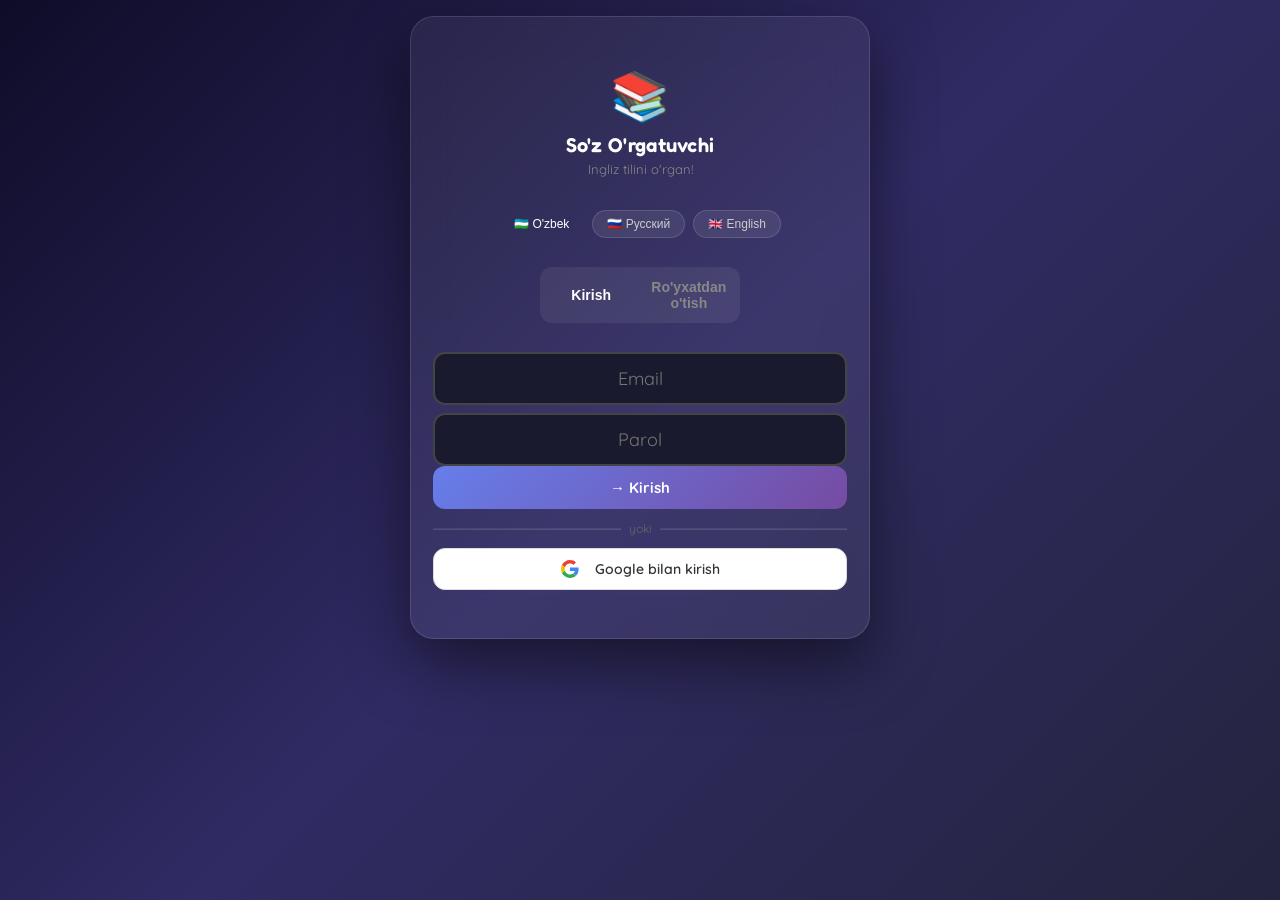
==== commit a6b647a9: "update" ====
--- a/sozlar_full.html
+++ b/sozlar_full.html
@@ -1,4 +1,32 @@
 <!DOCTYPE html>
+<!--
+  ╔══════════════════════════════════════════════════════════════╗
+  ║           SO'Z O'RGATUVCHI — Asosiy sahifa                  ║
+  ║  Fayl: index.html                                           ║
+  ║                                                             ║
+  ║  Loyiha tuzilmasi:                                          ║
+  ║  ├── index.html          ← siz bu yerdasiz (HTML skelet)    ║
+  ║  ├── css/                                                   ║
+  ║  │   └── styles.css      ← barcha stillar                  ║
+  ║  ├── js/                                                    ║
+  ║  │   ├── data.js         ← so'z ma'lumotlari + irregular   ║
+  ║  │   ├── core.js         ← asosiy holat, tema, XP, ekranlar║
+  ║  │   ├── flashcard.js    ← flashcard rejimi                 ║
+  ║  │   ├── quiz.js         ← yozma test rejimi                ║
+  ║  │   ├── mcq.js          ← ko'p tanlovli test               ║
+  ║  │   ├── speed.js        ← tezkor rejim (10 soniya)         ║
+  ║  │   ├── stats.js        ← statistika                       ║
+  ║  │   ├── share.js        ← ulashish va import               ║
+  ║  │   ├── units.js        ← birliklar boshqaruvi             ║
+  ║  │   ├── exercises.js    ← grammar mashqlar                 ║
+  ║  │   └── irregular.js    ← noto'g'ri fe'llar o'yinlari     ║
+  ║  └── img/                                                   ║
+  ║      └── logo.png        ← favicon                          ║
+  ║                                                             ║
+  ║  JS fayllari TARTIB MUHIM — quyidagi ketma-ketlikda yuklash ║
+  ║  shart: data.js → core.js → qolgan modullar               ║
+  ╚══════════════════════════════════════════════════════════════╝
+-->
 <html lang="uz">
 <head>
 <meta charset="UTF-8"/>
@@ -325,19 +353,216 @@
 .ai-dots .dot2 { animation: blink 1.2s infinite 0.2s; }
 .ai-dots .dot3 { animation: blink 1.2s infinite 0.4s; }
 
+/* ============================================================
+   Auth, Lang Switcher, Admin Panel stillar
+   ============================================================ */
+
+/* AUTH EKRAN */
+#screen-auth { padding: 24px 4px; }
+.auth-tab {
+  flex: 1; background: none; border: none; color: #888;
+  padding: 8px; border-radius: 8px; cursor: pointer;
+  font-size: 14px; font-weight: 600; transition: all 0.2s;
+}
+.auth-tab.active { background: var(--btn); color: #fff; }
+
+.btn-google {
+  background: #fff; color: #333; border: 1px solid #ddd;
+  display: flex; align-items: center; justify-content: center;
+  width: 100%; padding: 11px; border-radius: 12px;
+  font-size: 14px; font-weight: 600; cursor: pointer;
+  transition: box-shadow 0.2s;
+}
+.btn-google:hover { box-shadow: 0 2px 8px rgba(0,0,0,0.15); }
+
+/* TIL TANLASH (auth ekranida) */
+.lang-switcher {
+  display: flex; gap: 8px; justify-content: center;
+}
+.lang-btn {
+  background: #ffffff15; border: 1px solid #ffffff20;
+  color: #ccc; padding: 6px 14px; border-radius: 20px;
+  font-size: 12px; cursor: pointer; transition: all 0.2s;
+}
+.lang-btn.active, .lang-btn:hover {
+  background: var(--btn); color: #fff; border-color: transparent;
+}
+body.light .lang-btn { background: #f3f4f6; color: #555; border-color: #e5e7eb; }
+body.light .lang-btn.active { background: var(--btn); color: #fff; }
+
+/* MINI TIL TANLASH (home ekranida) */
+.lang-mini-switcher { display: flex; gap: 3px; }
+.lang-mini {
+  background: none; border: none; font-size: 16px;
+  cursor: pointer; opacity: 0.4; transition: opacity 0.2s;
+  padding: 3px; border-radius: 6px;
+}
+.lang-mini.active { opacity: 1; }
+.lang-mini:hover { opacity: 0.8; }
+
+/* ADMIN PANEL */
+.admin-top-stats {
+  display: grid; grid-template-columns: 1fr 1fr 1fr;
+  gap: 8px; margin-bottom: 4px;
+}
+.adm-stat-card {
+  background: #ffffff0d; border-radius: 12px;
+  padding: 10px 6px; text-align: center;
+  border: 1px solid #ffffff10;
+}
+.adm-stat-card.online { border-color: #34d39933; background: #34d3991a; }
+.adm-stat-num { font-size: 22px; font-weight: 800; color: #a78bfa; }
+.adm-stat-card.online .adm-stat-num { color: #34d399; }
+.adm-stat-lbl { font-size: 10px; color: #888; margin-top: 2px; }
+
+.adm-table {
+  width: 100%; border-collapse: collapse;
+  font-size: 12px; min-width: 480px;
+}
+.adm-table th {
+  background: #ffffff10; padding: 8px 6px;
+  text-align: left; color: #a78bfa;
+  font-size: 11px; text-transform: uppercase;
+  letter-spacing: 0.5px; white-space: nowrap;
+}
+.adm-table td { padding: 8px 6px; border-bottom: 1px solid #ffffff08; }
+.adm-table tr:hover td { background: #ffffff06; }
+
+body.light .adm-table th { background: #f3f4f6; color: #6b21a8; }
+body.light .adm-table td { border-color: #e5e7eb; }
+
+.adm-online-card {
+  background: #34d3991a; border: 1px solid #34d39933;
+  border-radius: 10px; padding: 10px 12px;
+  margin-bottom: 8px; display: flex;
+  align-items: center; gap: 10px;
+}
+.adm-online-card > div:first-child { flex: 1; }
+
+/* ============================================================
+   Admin Panel — Yangi stillar
+   ============================================================ */
+.adm-header {
+  display: flex; align-items: center; justify-content: space-between;
+  margin-bottom: 12px; padding-bottom: 10px;
+  border-bottom: 1px solid #ffffff15;
+}
+.adm-title { font-size: 16px; font-weight: 800; color: #a78bfa; }
+
+.adm-tabs {
+  display: flex; gap: 4px; margin-bottom: 10px;
+  background: #ffffff0d; border-radius: 10px; padding: 4px;
+}
+.adm-tab {
+  flex: 1; background: none; border: none; color: #888;
+  padding: 7px 4px; border-radius: 8px; cursor: pointer;
+  font-size: 12px; font-weight: 600; transition: all 0.2s;
+}
+.adm-tab.active { background: #6d28d9; color: #fff; }
+
+.adm-footer {
+  font-size: 11px; color: #666; text-align: center; margin-top: 8px;
+}
+.adm-empty {
+  text-align: center; padding: 30px; color: #888; font-size: 14px;
+}
+.adm-loading { text-align: center; padding: 20px; color: #888; }
+
+/* Responsive */
+@media (max-width: 460px) {
+  .adm-top-stats { grid-template-columns: 1fr 1fr 1fr; gap: 6px; }
+  .adm-stat-num { font-size: 18px; }
+  .adm-stat-lbl { font-size: 9px; }
+  .adm-table { font-size: 11px; }
+  .adm-table th, .adm-table td { padding: 6px 4px; }
+}
+
 </style>
+
+<!-- Config: Bu qiymatlarni o'zingizning Supabase loyihangizdan oling -->
+<script>
+  window._SB_URL    = 'https://wzxihgjrdyokwvkpxtmf.supabase.co';
+  window._SB_ANON   = 'eyJhbGciOiJIUzI1NiIsInR5cCI6IkpXVCJ9.eyJpc3MiOiJzdXBhYmFzZSIsInJlZiI6Ind6eGloZ2pyZHlva3d2a3B4dG1mIiwicm9sZSI6ImFub24iLCJpYXQiOjE3ODE3NDM3NzksImV4cCI6MjA5NzMxOTc3OX0.X3x9jLN3qiyfcg30vQ4NO7B1CJ9jqubd7htibi60j8U';
+  window._ADMIN_EMAIL  = 'admin@gmail.com';
+  window._ADMIN_SECRET = '123456';
+</script>
 </head>
 <body id="body">
 <div class="xp-popup" id="xp-popup">+10 XP ⭐</div>
 <div class="card">
 
+<!-- ===== AUTH SCREEN ===== -->
+<div class="screen" id="screen-auth">
+  <div style="text-align:center;margin-bottom:20px">
+    <div style="font-size:48px">📚</div>
+    <h2 data-i18n="app_title" style="margin:8px 0 4px">So'z O'rgatuvchi</h2>
+    <p style="color:#888;font-size:13px" data-i18n="auth_subtitle">Ingliz tilini o'rgan!</p>
+  </div>
+
+  <!-- Til tanlash -->
+  <div class="lang-switcher" style="margin-bottom:16px">
+    <button onclick="setLang('uz')" id="lang-uz" class="lang-btn">🇺🇿 O'zbek</button>
+    <button onclick="setLang('ru')" id="lang-ru" class="lang-btn">🇷🇺 Русский</button>
+    <button onclick="setLang('en')" id="lang-en" class="lang-btn">🇬🇧 English</button>
+  </div>
+
+  <!-- Tablar -->
+  <div style="display:flex;gap:4px;margin-bottom:16px;background:#ffffff11;border-radius:12px;padding:4px">
+    <button class="auth-tab active" id="auth-tab-login" onclick="switchAuthTab('login')" data-i18n="auth_login">Kirish</button>
+    <button class="auth-tab" id="auth-tab-reg" onclick="switchAuthTab('reg')" data-i18n="auth_register">Ro'yxatdan o'tish</button>
+  </div>
+
+  <!-- LOGIN -->
+  <div id="auth-form-login" class="auth-form">
+    <input class="word-input" id="login-email" type="email" placeholder="Email" onkeydown="authKeydown(event,'login')" autocomplete="email"/>
+    <input class="word-input" id="login-pass" type="password" data-i18n-ph="auth_password" placeholder="Parol" onkeydown="authKeydown(event,'login')" autocomplete="current-password" style="margin-top:8px"/>
+    <p class="error-msg" id="login-error"></p>
+    <button class="btn" id="login-btn" onclick="doEmailLogin()" data-i18n="auth_login_btn">→ Kirish</button>
+    <div style="display:flex;align-items:center;gap:8px;margin:12px 0;color:#666;font-size:12px">
+      <hr style="flex:1;border-color:#ffffff22"><span data-i18n="auth_or">yoki</span><hr style="flex:1;border-color:#ffffff22">
+    </div>
+    <button class="btn btn-google" onclick="doGoogleLogin()">
+      <svg width="18" height="18" viewBox="0 0 48 48" style="margin-right:8px"><path fill="#EA4335" d="M24 9.5c3.54 0 6.71 1.22 9.21 3.6l6.85-6.85C35.9 2.38 30.47 0 24 0 14.62 0 6.51 5.38 2.56 13.22l7.98 6.19C12.43 13.72 17.74 9.5 24 9.5z"/><path fill="#4285F4" d="M46.98 24.55c0-1.57-.15-3.09-.38-4.55H24v9.02h12.94c-.58 2.96-2.26 5.48-4.78 7.18l7.73 6c4.51-4.18 7.09-10.36 7.09-17.65z"/><path fill="#FBBC05" d="M10.53 28.59c-.48-1.45-.76-2.99-.76-4.59s.27-3.14.76-4.59l-7.98-6.19C.92 16.46 0 20.12 0 24c0 3.88.92 7.54 2.56 10.78l7.97-6.19z"/><path fill="#34A853" d="M24 48c6.48 0 11.93-2.13 15.89-5.81l-7.73-6c-2.18 1.48-4.97 2.31-8.16 2.31-6.26 0-11.57-4.22-13.47-9.91l-7.98 6.19C6.51 42.62 14.62 48 24 48z"/></svg>
+      <span data-i18n="auth_google">Google bilan kirish</span>
+    </button>
+  </div>
+
+  <!-- REGISTER -->
+  <div id="auth-form-reg" class="auth-form" style="display:none">
+    <input class="word-input" id="reg-name" type="text" data-i18n-ph="auth_name" placeholder="Ismingiz" onkeydown="authKeydown(event,'reg')"/>
+    <input class="word-input" id="reg-email" type="email" placeholder="Email" onkeydown="authKeydown(event,'reg')" style="margin-top:8px" autocomplete="email"/>
+    <input class="word-input" id="reg-pass" type="password" data-i18n-ph="auth_password" placeholder="Parol (min 6 ta belgi)" onkeydown="authKeydown(event,'reg')" style="margin-top:8px"/>
+    <input class="word-input" id="reg-pass2" type="password" data-i18n-ph="auth_pass_confirm" placeholder="Parolni takrorlang" onkeydown="authKeydown(event,'reg')" style="margin-top:8px"/>
+    <p class="error-msg" id="reg-error"></p>
+    <button class="btn" id="reg-btn" onclick="doEmailRegister()" data-i18n="auth_reg_btn">→ Ro'yxatdan o'tish</button>
+    <div style="display:flex;align-items:center;gap:8px;margin:12px 0;color:#666;font-size:12px">
+      <hr style="flex:1;border-color:#ffffff22"><span data-i18n="auth_or">yoki</span><hr style="flex:1;border-color:#ffffff22">
+    </div>
+    <button class="btn btn-google" onclick="doGoogleLogin()">
+      <svg width="18" height="18" viewBox="0 0 48 48" style="margin-right:8px"><path fill="#EA4335" d="M24 9.5c3.54 0 6.71 1.22 9.21 3.6l6.85-6.85C35.9 2.38 30.47 0 24 0 14.62 0 6.51 5.38 2.56 13.22l7.98 6.19C12.43 13.72 17.74 9.5 24 9.5z"/><path fill="#4285F4" d="M46.98 24.55c0-1.57-.15-3.09-.38-4.55H24v9.02h12.94c-.58 2.96-2.26 5.48-4.78 7.18l7.73 6c4.51-4.18 7.09-10.36 7.09-17.65z"/><path fill="#FBBC05" d="M10.53 28.59c-.48-1.45-.76-2.99-.76-4.59s.27-3.14.76-4.59l-7.98-6.19C.92 16.46 0 20.12 0 24c0 3.88.92 7.54 2.56 10.78l7.97-6.19z"/><path fill="#34A853" d="M24 48c6.48 0 11.93-2.13 15.89-5.81l-7.73-6c-2.18 1.48-4.97 2.31-8.16 2.31-6.26 0-11.57-4.22-13.47-9.91l-7.98 6.19C6.51 42.62 14.62 48 24 48z"/></svg>
+      <span data-i18n="auth_google">Google bilan kirish</span>
+    </button>
+  </div>
+</div>
+
+<!-- ===== ADMIN SCREEN ===== -->
+<div class="screen" id="screen-admin"></div>
+
+
+
   <!-- HOME -->
   <div class="screen active" id="screen-home">
     <div class="home-top">
       <div class="streak-badge">🔥 <span id="streak-num">0</span> kun</div>
-      <div style="display:flex;gap:8px;">
+      <div style="display:flex;gap:6px;align-items:center">
+        <div class="lang-mini-switcher">
+          <button onclick="setLang('uz')" class="lang-mini" id="lm-uz">🇺🇿</button>
+          <button onclick="setLang('ru')" class="lang-mini" id="lm-ru">🇷🇺</button>
+          <button onclick="setLang('en')" class="lang-mini" id="lm-en">🇬🇧</button>
+        </div>
         <button class="btn-icon" onclick="showScreen('stats')" title="Statistika" style="width:36px;height:36px;font-size:16px;">📊</button>
         <button class="btn-icon" onclick="toggleTheme()" title="Tema" style="width:36px;height:36px;font-size:16px;" id="theme-btn">🌙</button>
+        <button class="btn-icon" onclick="doLogout()" title="Chiqish" style="width:36px;height:36px;font-size:14px;">🚪</button>
       </div>
     </div>
     <div style="font-size:44px">📚</div>
@@ -758,6 +983,23 @@
   </div>
 
 
+<!--
+  ╔════════════════════════════════════════════════╗
+  ║  JavaScript modullari — tartib muhim!          ║
+  ║  1. data.js     — barcha ma'lumotlar (avval)  ║
+  ║  2. core.js     — asosiy logika               ║
+  ║  3. Qolgan modullar — istalgan tartibda        ║
+  ╚════════════════════════════════════════════════╝
+-->
+
+<!-- 1. Ma'lumotlar (boshqa barcha modullar bunga bog'liq) -->
+<!-- 0. Supabase allaqachon yuklangan yuqorida -->
+
+<!-- 1. Ma'lumotlar (eng avval) -->
+<!-- 2. Asosiy logika (holat, tema, XP, ekranlar) -->
+<!-- 3. O'yin rejimlari -->
+<!-- 4. Qo'shimcha funksiyalar -->
+<!-- AI Tushuntirma — eng oxirida yuklansin (barcha funksiyalar tayyor bo'lgandan keyin) -->
 <script>
 
 // ===== data.js =====
@@ -1159,6 +1401,454 @@
 
 
 
+// ===== i18n.js =====
+/* ============================================================
+   i18n.js — Ko'p tilli qo'llab-quvvatlash
+   Tarjimalar TO'G'RIDAN-TO'G'RI bu faylda (fetch yo'q)
+   Sabab: file:// protokolida va bitta HTML faylda fetch
+          /locales/*.json yo'lini topa olmaydi.
+   ============================================================ */
+
+// ===== BARCHA TARJIMALAR INLINE =====
+const _TRANSLATIONS = {
+  uz: {
+  "app_title": "So'z O'rgatuvchi",
+  "auth_subtitle": "Ingliz tilini o'rgan!",
+  "auth_login": "Kirish",
+  "auth_register": "Ro'yxatdan o'tish",
+  "auth_login_btn": "→ Kirish",
+  "auth_reg_btn": "→ Ro'yxatdan o'tish",
+  "auth_google": "Google bilan kirish",
+  "auth_or": "yoki",
+  "auth_fill_fields": "Barcha maydonlarni to'ldiring",
+  "auth_wrong_pass": "Email yoki parol noto'g'ri",
+  "auth_pass_mismatch": "Parollar mos kelmaydi",
+  "auth_pass_short": "Parol kamida 6 ta belgi bo'lishi kerak",
+  "auth_name": "Ismingiz",
+  "auth_password": "Parol",
+  "auth_pass_confirm": "Parolni takrorlang",
+  "logout": "Chiqish",
+  "level": "Level",
+  "streak_days": "kun",
+  "words": "ta so'z",
+  "units": "ta bo'lim",
+  "back": "← Orqaga",
+  "stop": "⏹ Tugatish",
+  "next": "Keyingisi →",
+  "prev": "← Oldingi",
+  "check": "Tekshir",
+  "correct": "✓ To'g'ri!",
+  "wrong_title": "✗ Xato!",
+  "correct_answer": "To'g'ri javob:",
+  "retry_note": "Bu so'z keyinroq qayta chiqadi",
+  "time_up": "✗ Vaqt tugadi!",
+  "write_word": "Inglizcha yozing...",
+  "know": "✓ Bildim",
+  "dont_know": "✗ Bilmadim",
+  "start": "Boshlash →",
+  "stats": "Statistika",
+  "sections": "⚙ Bo'limlar",
+  "share": "🔗 Ulashish",
+  "ai_explain_label": "AI Tushuntirma",
+  "ai_loading": "Tushuntirilmoqda",
+  "clear_stats": "🗑 Statistikani tozalash",
+  "clear_stats_confirm": "Haqiqatan ham tozalamoqchimisiz?",
+  "total_answers": "Jami javoblar:",
+  "correct_pct": "To'g'ri:",
+  "wrong_pct": "Xato:",
+  "most_errors": "Ko'p xato qilingan so'zlar:",
+  "no_errors": "Hali xato yo'q!",
+  "add_unit": "+ Bo'lim qo'shish",
+  "save": "💾 Saqlash",
+  "delete_unit": "O'chirish",
+  "import_btn": "📥 Import",
+  "done_great": "Ajoyib!",
+  "done_score": "ball",
+  "done_correct": "to'g'ri",
+  "done_wrong": "xato",
+  "select_correct": "TO'G'RI JAVOBNI TANLANG",
+  "fill_blank": "BO'SH JOYNI TO'LDIRING",
+  "true_false": "TO'G'RI YOKI XATO?",
+  "admin_panel": "Admin Panel",
+  "admin_total": "Jami foydalanuvchi",
+  "admin_online": "Hozir online",
+  "admin_sessions": "Jami sessiya",
+  "level_beginner": "Beginner",
+  "level_elementary": "Elementary",
+  "level_pre_int": "Pre-Intermediate",
+  "level_intermediate": "Intermediate",
+  "level_upper": "Upper-Intermediate",
+  "level_advanced": "Advanced",
+  "select_units": "Bo'limlarni tanlang",
+  "select_all": "Hammasini tanlash",
+  "launch": "Boshlash →",
+  "unit_words": "ta so'z",
+  "edit_unit": "✏️ Tahrirlash",
+  "unit_name": "Bo'lim nomi",
+  "words_hint": "Har qatorga: inglizcha - o'zbekcha",
+  "cancel": "Bekor qilish",
+  "confirm_delete": "Bu bo'limni o'chirishni tasdiqlaysizmi?",
+  "copy_code": "📋 Kodni nusxalash",
+  "copied": "Nusxalandi!",
+  "import_code": "Kodni bu yerga joylashtiring...",
+  "import_error_invalid": "Noto'g'ri kod!",
+  "import_success": "Muvaffaqiyatli import qilindi!",
+  "flashcard_mode": "🃏 Yod olish",
+  "flashcard_sub": "Flashcard + Audio",
+  "quiz_mode": "✍️ Test",
+  "quiz_sub": "So'z yozing",
+  "mcq_mode": "🎯 Variantli",
+  "mcq_sub": "4 ta variant",
+  "speed_mode": "⚡ Tezkor",
+  "speed_sub": "10 soniya!",
+  "exercises_mode": "📝 Grammar Mashqlar",
+  "exercises_sub": "Har unit uchun 30 ta mashq",
+  "irregular_mode": "🔀 Irregular Verbs",
+  "irregular_sub": "66 ta noto'g'ri fe'l — o'yin orqali yodlash",
+  "tap_to_flip": "Kartani ag'darish uchun bosing",
+  "session_result": "Sessiya natijasi",
+  "knew": "Bildim",
+  "didnt_know": "Bilmadim",
+  "restart_all": "🔄 Hammasini qayta boshlash",
+  "restart_wrong": "🔁 Xatolarni qayta boshlash",
+  "back_home": "← Bosh sahifa",
+  "exercise_select": "Bo'limni tanlang",
+  "exercise_progress": "ta mashq",
+  "irr_cards": "🃏 Kartalar",
+  "irr_match": "🔗 Juftlash",
+  "irr_fill": "✍️ Yozish",
+  "irr_quiz": "🎯 Test",
+  "irr_title": "Noto'g'ri fe'llar",
+  "type_noun": "ot",
+  "type_verb": "fe'l",
+  "type_adj": "sifat",
+  "type_adv": "ravish",
+  "type_prep": "predlog",
+  "type_phrase": "ibora",
+  "online_learners": "ta o'quvchi online"
+},
+  ru: {
+  "app_title": "Учим слова",
+  "auth_subtitle": "Учи английский язык!",
+  "auth_login": "Войти",
+  "auth_register": "Регистрация",
+  "auth_login_btn": "→ Войти",
+  "auth_reg_btn": "→ Зарегистрироваться",
+  "auth_google": "Войти через Google",
+  "auth_or": "или",
+  "auth_fill_fields": "Заполните все поля",
+  "auth_wrong_pass": "Неверный email или пароль",
+  "auth_pass_mismatch": "Пароли не совпадают",
+  "auth_pass_short": "Пароль должен содержать минимум 6 символов",
+  "auth_name": "Ваше имя",
+  "auth_password": "Пароль",
+  "auth_pass_confirm": "Повторите пароль",
+  "logout": "Выйти",
+  "level": "Уровень",
+  "streak_days": "дн",
+  "words": "слов",
+  "units": "разделов",
+  "back": "← Назад",
+  "stop": "⏹ Стоп",
+  "next": "Далее →",
+  "prev": "← Пред",
+  "check": "Проверить",
+  "correct": "✓ Правильно!",
+  "wrong_title": "✗ Ошибка!",
+  "correct_answer": "Правильный ответ:",
+  "retry_note": "Это слово появится снова",
+  "time_up": "✗ Время вышло!",
+  "write_word": "Напишите по-английски...",
+  "know": "✓ Знаю",
+  "dont_know": "✗ Не знаю",
+  "start": "Начать →",
+  "stats": "Статистика",
+  "sections": "⚙ Разделы",
+  "share": "🔗 Поделиться",
+  "ai_explain_label": "Объяснение AI",
+  "ai_loading": "Объясняю",
+  "clear_stats": "🗑 Очистить статистику",
+  "clear_stats_confirm": "Вы уверены?",
+  "total_answers": "Всего ответов:",
+  "correct_pct": "Правильно:",
+  "wrong_pct": "Ошибки:",
+  "most_errors": "Частые ошибки:",
+  "no_errors": "Ошибок пока нет!",
+  "add_unit": "+ Добавить раздел",
+  "save": "💾 Сохранить",
+  "delete_unit": "Удалить",
+  "import_btn": "📥 Импорт",
+  "done_great": "Отлично!",
+  "done_score": "очков",
+  "done_correct": "правильно",
+  "done_wrong": "ошибок",
+  "select_correct": "ВЫБЕРИТЕ ПРАВИЛЬНЫЙ ОТВЕТ",
+  "fill_blank": "ЗАПОЛНИТЕ ПРОПУСК",
+  "true_false": "ВЕРНО ИЛИ НЕТ?",
+  "admin_panel": "Панель администратора",
+  "admin_total": "Всего пользователей",
+  "admin_online": "Сейчас онлайн",
+  "admin_sessions": "Всего сессий",
+  "level_beginner": "Начинающий",
+  "level_elementary": "Элементарный",
+  "level_pre_int": "Ниже среднего",
+  "level_intermediate": "Средний",
+  "level_upper": "Выше среднего",
+  "level_advanced": "Продвинутый",
+  "select_units": "Выберите разделы",
+  "select_all": "Выбрать все",
+  "launch": "Начать →",
+  "unit_words": "слов",
+  "edit_unit": "✏️ Редактировать",
+  "unit_name": "Название раздела",
+  "words_hint": "Каждая строка: английский - русский",
+  "cancel": "Отмена",
+  "confirm_delete": "Удалить этот раздел?",
+  "copy_code": "📋 Копировать код",
+  "copied": "Скопировано!",
+  "import_code": "Вставьте код сюда...",
+  "import_error_invalid": "Неверный код!",
+  "import_success": "Успешно импортировано!",
+  "flashcard_mode": "🃏 Запоминание",
+  "flashcard_sub": "Флэшкарты + Аудио",
+  "quiz_mode": "✍️ Тест",
+  "quiz_sub": "Напишите слово",
+  "mcq_mode": "🎯 Варианты",
+  "mcq_sub": "4 варианта",
+  "speed_mode": "⚡ Быстрый",
+  "speed_sub": "10 секунд!",
+  "exercises_mode": "📝 Грамматика",
+  "exercises_sub": "30 упражнений на раздел",
+  "irregular_mode": "🔀 Неправильные глаголы",
+  "irregular_sub": "66 глаголов — через игру",
+  "tap_to_flip": "Нажмите чтобы перевернуть",
+  "session_result": "Результат сессии",
+  "knew": "Знал",
+  "didnt_know": "Не знал",
+  "restart_all": "🔄 Начать заново",
+  "restart_wrong": "🔁 Повторить ошибки",
+  "back_home": "← На главную",
+  "exercise_select": "Выберите раздел",
+  "exercise_progress": "упражнений",
+  "irr_cards": "🃏 Карточки",
+  "irr_match": "🔗 Сопоставить",
+  "irr_fill": "✍️ Написать",
+  "irr_quiz": "🎯 Тест",
+  "irr_title": "Неправильные глаголы",
+  "type_noun": "сущ.",
+  "type_verb": "гл.",
+  "type_adj": "прил.",
+  "type_adv": "нар.",
+  "type_prep": "предл.",
+  "type_phrase": "фраза",
+  "online_learners": "учеников онлайн"
+},
+  en: {
+  "app_title": "Word Learner",
+  "auth_subtitle": "Learn English words!",
+  "auth_login": "Sign In",
+  "auth_register": "Sign Up",
+  "auth_login_btn": "→ Sign In",
+  "auth_reg_btn": "→ Sign Up",
+  "auth_google": "Continue with Google",
+  "auth_or": "or",
+  "auth_fill_fields": "Please fill in all fields",
+  "auth_wrong_pass": "Wrong email or password",
+  "auth_pass_mismatch": "Passwords do not match",
+  "auth_pass_short": "Password must be at least 6 characters",
+  "auth_name": "Your name",
+  "auth_password": "Password",
+  "auth_pass_confirm": "Confirm password",
+  "logout": "Sign Out",
+  "level": "Level",
+  "streak_days": "days",
+  "words": "words",
+  "units": "units",
+  "back": "← Back",
+  "stop": "⏹ Stop",
+  "next": "Next →",
+  "prev": "← Prev",
+  "check": "Check",
+  "correct": "✓ Correct!",
+  "wrong_title": "✗ Wrong!",
+  "correct_answer": "Correct answer:",
+  "retry_note": "This word will appear again",
+  "time_up": "✗ Time's up!",
+  "write_word": "Type in English...",
+  "know": "✓ I know",
+  "dont_know": "✗ Don't know",
+  "start": "Start →",
+  "stats": "Statistics",
+  "sections": "⚙ Sections",
+  "share": "🔗 Share",
+  "ai_explain_label": "AI Explanation",
+  "ai_loading": "Explaining",
+  "clear_stats": "🗑 Clear stats",
+  "clear_stats_confirm": "Are you sure?",
+  "total_answers": "Total answers:",
+  "correct_pct": "Correct:",
+  "wrong_pct": "Wrong:",
+  "most_errors": "Most errors:",
+  "no_errors": "No errors yet!",
+  "add_unit": "+ Add unit",
+  "save": "💾 Save",
+  "delete_unit": "Delete",
+  "import_btn": "📥 Import",
+  "done_great": "Great job!",
+  "done_score": "pts",
+  "done_correct": "correct",
+  "done_wrong": "wrong",
+  "select_correct": "SELECT THE CORRECT ANSWER",
+  "fill_blank": "FILL IN THE BLANK",
+  "true_false": "TRUE OR FALSE?",
+  "admin_panel": "Admin Panel",
+  "admin_total": "Total users",
+  "admin_online": "Now online",
+  "admin_sessions": "Total sessions",
+  "level_beginner": "Beginner",
+  "level_elementary": "Elementary",
+  "level_pre_int": "Pre-Intermediate",
+  "level_intermediate": "Intermediate",
+  "level_upper": "Upper-Intermediate",
+  "level_advanced": "Advanced",
+  "select_units": "Select units",
+  "select_all": "Select all",
+  "launch": "Start →",
+  "unit_words": "words",
+  "edit_unit": "✏️ Edit",
+  "unit_name": "Unit name",
+  "words_hint": "Each line: english - uzbek",
+  "cancel": "Cancel",
+  "confirm_delete": "Delete this unit?",
+  "copy_code": "📋 Copy code",
+  "copied": "Copied!",
+  "import_code": "Paste code here...",
+  "import_error_invalid": "Invalid code!",
+  "import_success": "Successfully imported!",
+  "flashcard_mode": "🃏 Flashcards",
+  "flashcard_sub": "Flashcard + Audio",
+  "quiz_mode": "✍️ Quiz",
+  "quiz_sub": "Type the word",
+  "mcq_mode": "🎯 Multiple Choice",
+  "mcq_sub": "4 options",
+  "speed_mode": "⚡ Speed",
+  "speed_sub": "10 seconds!",
+  "exercises_mode": "📝 Grammar Exercises",
+  "exercises_sub": "30 exercises per unit",
+  "irregular_mode": "🔀 Irregular Verbs",
+  "irregular_sub": "66 verbs — learn through games",
+  "tap_to_flip": "Tap to flip",
+  "session_result": "Session result",
+  "knew": "Knew",
+  "didnt_know": "Didn't know",
+  "restart_all": "🔄 Restart all",
+  "restart_wrong": "🔁 Retry wrong",
+  "back_home": "← Home",
+  "exercise_select": "Select a unit",
+  "exercise_progress": "exercises",
+  "irr_cards": "🃏 Cards",
+  "irr_match": "🔗 Match",
+  "irr_fill": "✍️ Fill",
+  "irr_quiz": "🎯 Quiz",
+  "irr_title": "Irregular Verbs",
+  "type_noun": "noun",
+  "type_verb": "verb",
+  "type_adj": "adj",
+  "type_adv": "adv",
+  "type_prep": "prep",
+  "type_phrase": "phrase",
+  "online_learners": "learners online"
+}
+};
+
+const LANGS       = ['uz', 'ru', 'en'];
+const LANG_LABELS = { uz: "O'zbekcha", ru: "Русский", en: "English" };
+const LANG_FLAGS  = { uz: "🇺🇿", ru: "🇷🇺", en: "🇬🇧" };
+
+let _t    = _TRANSLATIONS['uz'];
+let _lang = localStorage.getItem('lang') || 'uz';
+
+// Tarjima qaytarish
+function T(key) {
+  return _t[key] !== undefined ? _t[key] : key;
+}
+
+// Tilni o'zgartirish
+async function setLang(l) {
+  if (!LANGS.includes(l)) l = 'uz';
+  _lang = l;
+  localStorage.setItem('lang', l);
+  loadLang(l);  // sync — fetch yo'q
+  applyLang();
+  updateLangButtons(l);
+  if (typeof tracker !== 'undefined' && typeof currentUser !== 'undefined' && currentUser) {
+    tracker.updateLang(l);
+  }
+}
+
+// Tarjimani yuklash (inline, sync)
+function loadLang(l) {
+  _t = _TRANSLATIONS[l] || _TRANSLATIONS['uz'];
+}
+
+// Barcha [data-i18n] elementlarni yangilash
+function applyLang() {
+  document.querySelectorAll('[data-i18n]').forEach(el => {
+    const key  = el.getAttribute('data-i18n');
+    const attr = el.getAttribute('data-i18n-attr');
+    const val  = T(key);
+    if (attr) el.setAttribute(attr, val);
+    else el.textContent = val;
+  });
+  document.querySelectorAll('[data-i18n-ph]').forEach(el => {
+    el.placeholder = T(el.getAttribute('data-i18n-ph'));
+  });
+  if (typeof document !== 'undefined') {
+    document.title = T('app_title');
+  }
+  renderLangBar();
+  updateLangButtons(_lang);
+}
+
+// Auth ekranidagi til tugmalar
+function updateLangButtons(l) {
+  LANGS.forEach(lang => {
+    document.querySelectorAll(
+      '#lang-' + lang + ', #lm-' + lang + ', .lang-btn-' + lang
+    ).forEach(btn => {
+      btn.classList.toggle('active', lang === l);
+    });
+  });
+}
+
+// Home ekranidagi mini lang bar
+function renderLangBar() {
+  const bar = document.getElementById('lang-bar');
+  if (!bar) return;
+  bar.innerHTML = LANGS.map(l =>
+    `<button class="lang-btn ${l === _lang ? 'active' : ''}"
+      onclick="setLang('${l}')">${LANG_FLAGS[l]} ${LANG_LABELS[l]}</button>`
+  ).join('');
+}
+
+// Daraja nomi
+function getLevelName(xpVal) {
+  const lv = Math.floor((xpVal || 0) / 100) + 1;
+  if (lv <= 2)  return T('level_beginner');
+  if (lv <= 5)  return T('level_elementary');
+  if (lv <= 10) return T('level_pre_int');
+  if (lv <= 20) return T('level_intermediate');
+  if (lv <= 35) return T('level_upper');
+  return T('level_advanced');
+}
+
+// INIT — sahifa yuklanishi bilan darhol ishlaydi
+(function initI18n() {
+  loadLang(_lang);
+  // DOM tayyor bo'lgach applyLang chaqiriladi (initAuth dan)
+})();
+
+
 // ===== core.js =====
 /* ============================================================
    So'z O'rgatuvchi — Asosiy logika (Core)
@@ -2584,6 +3274,603 @@
 };
 
 
+// ===== tracker.js =====
+/* ============================================================
+   tracker.js — Online kuzatish va statistika sync
+   ============================================================ */
+
+const tracker = {
+  _heartbeatTimer: null,
+  _syncTimer:      null,
+  _prevCorrect:    0,
+  _prevWrong:      0,
+
+  async _post(action, extra = {}) {
+    if (!currentUser) return;
+    try {
+      await fetch('/api/track', {
+        method: 'POST',
+        headers: { 'Content-Type': 'application/json' },
+        body: JSON.stringify({
+          action,
+          userId:       currentUser.id,
+          name:         currentUser.name,
+          sessionId:    currentUser.sessionId,
+          lang:         currentUser.lang || _lang || 'uz',
+          xp:           typeof xp !== 'undefined' ? xp : 0,
+          streak:       typeof streak !== 'undefined' ? streak : 0,
+          totalCorrect: typeof totalCorrect !== 'undefined' ? totalCorrect : ld('totalCorrect', 0),
+          totalWrong:   (ld('totalAnswered', 0)) - (ld('totalCorrect', 0)),
+          ...extra
+        })
+      });
+    } catch {}
+  },
+
+  async registerSession(user) {
+    currentUser = user;
+    await this._post('session_start');
+  },
+
+  async endSession(sessionId) {
+    await this._post('session_end');
+    this.stopHeartbeat();
+  },
+
+  startHeartbeat() {
+    this.stopHeartbeat();
+    this._heartbeatTimer = setInterval(() => this._post('heartbeat'), 30000);
+    this._syncTimer      = setInterval(() => this.syncStats(), 60000);
+
+    window.addEventListener('beforeunload', () => {
+      if (!currentUser) return;
+      try {
+        navigator.sendBeacon('/api/track', JSON.stringify({
+          action: 'session_end',
+          userId: currentUser.id,
+          sessionId: currentUser.sessionId,
+          name: currentUser.name
+        }));
+      } catch {}
+    });
+  },
+
+  stopHeartbeat() {
+    if (this._heartbeatTimer) clearInterval(this._heartbeatTimer);
+    if (this._syncTimer)      clearInterval(this._syncTimer);
+    this._heartbeatTimer = null;
+    this._syncTimer = null;
+  },
+
+  async syncStats() {
+    await this._post('sync_stats');
+  },
+
+  async updateLang(l) {
+    if (!currentUser) return;
+    currentUser.lang = l;
+    saveUser(currentUser);
+    await this._post('update_lang', { lang: l });
+  }
+};
+
+
+// ===== auth.js =====
+/* ============================================================
+   auth.js — Supabase Auth (REST API, SDK siz)
+   Login: Email+Parol va Google OAuth
+   Session: localStorage + Supabase token
+   ============================================================ */
+
+let currentUser = null;
+let _sbToken = null; // Supabase access token
+
+// ---- HELPERS ----
+function uuid4() {
+  return 'xxxxxxxx-xxxx-4xxx-yxxx-xxxxxxxxxxxx'.replace(/[xy]/g, c => {
+    const r = Math.random() * 16 | 0;
+    return (c === 'x' ? r : (r & 0x3 | 0x8)).toString(16);
+  });
+}
+function loadUser()  { try { const u = localStorage.getItem('sv_user'); return u ? JSON.parse(u) : null; } catch { return null; } }
+function saveUser(u) { localStorage.setItem('sv_user', JSON.stringify(u)); }
+function clearUser() { localStorage.removeItem('sv_user'); localStorage.removeItem('sv_token'); }
+function loadToken() { return localStorage.getItem('sv_token'); }
+function saveToken(t){ if (t) localStorage.setItem('sv_token', t); }
+
+// ---- SUPABASE REST ----
+async function sbAuth(endpoint, body) {
+  if (!window._SB_URL || !window._SB_ANON) throw new Error('Supabase not configured');
+  const res = await fetch(`${window._SB_URL}/auth/v1/${endpoint}`, {
+    method: 'POST',
+    headers: { 'Content-Type': 'application/json', 'apikey': window._SB_ANON },
+    body: JSON.stringify(body)
+  });
+  const data = await res.json();
+  if (!res.ok) throw new Error(data.error_description || data.msg || data.error || 'Auth error');
+  return data;
+}
+
+async function sbGetUser(token) {
+  if (!window._SB_URL || !window._SB_ANON) return null;
+  const res = await fetch(`${window._SB_URL}/auth/v1/user`, {
+    headers: { 'apikey': window._SB_ANON, 'Authorization': `Bearer ${token}` }
+  });
+  if (!res.ok) return null;
+  return await res.json();
+}
+
+async function sbRefreshToken(refreshToken) {
+  try {
+    const data = await sbAuth('token?grant_type=refresh_token', { refresh_token: refreshToken });
+    return data;
+  } catch { return null; }
+}
+
+// ---- ON AUTH SUCCESS ----
+async function _onLoginSuccess(sbUser, accessToken, refreshToken) {
+  _sbToken = accessToken;
+  saveToken(accessToken);
+  if (refreshToken) localStorage.setItem('sv_refresh', refreshToken);
+
+  const isAdmin = (sbUser.email === window._ADMIN_EMAIL);
+  const name = sbUser.user_metadata?.full_name
+    || sbUser.user_metadata?.name
+    || sbUser.email?.split('@')[0]
+    || 'User';
+
+  const user = {
+    id:        sbUser.id,
+    name,
+    email:     sbUser.email,
+    avatar:    sbUser.user_metadata?.avatar_url || null,
+    sessionId: uuid4(),
+    isAdmin,
+    lang:      _lang || 'uz',
+    loginTime: Date.now()
+  };
+
+  currentUser = user;
+  saveUser(user);
+  await tracker.registerSession(user);
+  tracker.startHeartbeat();
+
+  hideAuthScreen();
+
+  if (isAdmin) {
+    showScreen('admin');
+    renderAdminPanel();
+  } else {
+    showScreen('home');
+    renderHome();
+  }
+}
+
+// ---- EMAIL LOGIN ----
+async function doEmailLogin() {
+  const email = (document.getElementById('login-email')?.value || '').trim();
+  const pass  = (document.getElementById('login-pass')?.value || '').trim();
+  const errEl = document.getElementById('login-error');
+  if (errEl) errEl.textContent = '';
+
+  if (!email || !pass) {
+    if (errEl) errEl.textContent = T('auth_fill_fields');
+    return;
+  }
+
+  setAuthLoading('login', true);
+
+  try {
+    const data = await sbAuth('token?grant_type=password', { email, password: pass });
+    await _onLoginSuccess(data.user, data.access_token, data.refresh_token);
+  } catch (err) {
+    if (errEl) errEl.textContent = T('auth_wrong_pass');
+  } finally {
+    setAuthLoading('login', false);
+  }
+}
+
+// ---- EMAIL REGISTER ----
+async function doEmailRegister() {
+  const name  = (document.getElementById('reg-name')?.value || '').trim();
+  const email = (document.getElementById('reg-email')?.value || '').trim();
+  const pass  = (document.getElementById('reg-pass')?.value || '').trim();
+  const pass2 = (document.getElementById('reg-pass2')?.value || '').trim();
+  const errEl = document.getElementById('reg-error');
+  if (errEl) errEl.textContent = '';
+
+  if (!name || !email || !pass) { if (errEl) errEl.textContent = T('auth_fill_fields'); return; }
+  if (pass !== pass2)           { if (errEl) errEl.textContent = T('auth_pass_mismatch'); return; }
+  if (pass.length < 6)          { if (errEl) errEl.textContent = T('auth_pass_short'); return; }
+
+  setAuthLoading('reg', true);
+
+  try {
+    const data = await sbAuth('signup', { email, password: pass, data: { full_name: name } });
+    if (data.user && data.access_token) {
+      await _onLoginSuccess(data.user, data.access_token, data.refresh_token);
+    } else {
+      // Email tasdiqlash kerak bo'lsa
+      if (errEl) errEl.style.color = '#34d399';
+      if (errEl) errEl.textContent = 'Email yuborildi! Tasdiqlang va kiring.';
+    }
+  } catch (err) {
+    if (errEl) errEl.textContent = err.message || T('auth_fill_fields');
+  } finally {
+    setAuthLoading('reg', false);
+  }
+}
+
+// ---- GOOGLE LOGIN ----
+function doGoogleLogin() {
+  if (!window._SB_URL || !window._SB_ANON) {
+    alert('Google login faqat saytda ishlaydi');
+    return;
+  }
+  const origin = window.location.origin || window.location.href.split('?')[0].split('#')[0];
+  const redirectTo = encodeURIComponent(origin);
+  window.location.href = `${window._SB_URL}/auth/v1/authorize?provider=google&redirect_to=${redirectTo}`;
+}
+
+// ---- OAUTH CALLBACK ----
+async function checkOAuthCallback() {
+  const hash = window.location.hash;
+  if (!hash.includes('access_token=')) return false;
+
+  const params = new URLSearchParams(hash.substring(1));
+  const accessToken  = params.get('access_token');
+  const refreshToken = params.get('refresh_token');
+  if (!accessToken) return false;
+
+  // URL ni tozalash
+  window.history.replaceState({}, '', window.location.pathname);
+
+  try {
+    const sbUser = await sbGetUser(accessToken);
+    if (!sbUser?.id) return false;
+    await _onLoginSuccess(sbUser, accessToken, refreshToken);
+    return true;
+  } catch { return false; }
+}
+
+// ---- AUTO-LOGIN (token refresh) ----
+async function tryAutoLogin() {
+  // 1. Saved token bilan tekshirish
+  const token = loadToken();
+  const refreshToken = localStorage.getItem('sv_refresh');
+  const savedUser = loadUser();
+
+  if (token && savedUser) {
+    // Token hali ham amalda ekanini tekshir
+    const sbUser = await sbGetUser(token);
+    if (sbUser?.id) {
+      const isAdmin = (sbUser.email === window._ADMIN_EMAIL);
+      currentUser = { ...savedUser, sessionId: uuid4(), loginTime: Date.now(), isAdmin };
+      _sbToken = token;
+      saveUser(currentUser);
+      await tracker.registerSession(currentUser);
+      tracker.startHeartbeat();
+      hideAuthScreen();
+      if (isAdmin) { showScreen('admin'); renderAdminPanel(); }
+      else { showScreen('home'); renderHome(); }
+      return true;
+    }
+
+    // Token eskirgan — refresh qilish
+    if (refreshToken) {
+      const refreshed = await sbRefreshToken(refreshToken);
+      if (refreshed?.access_token) {
+        const sbUser2 = await sbGetUser(refreshed.access_token);
+        if (sbUser2?.id) {
+          await _onLoginSuccess(sbUser2, refreshed.access_token, refreshed.refresh_token);
+          return true;
+        }
+      }
+    }
+  }
+
+  // Hech narsa ishlamadi — localStorage tozalash
+  clearUser();
+  return false;
+}
+
+// ---- LOGOUT ----
+async function doLogout() {
+  if (currentUser) {
+    await tracker.endSession(currentUser.sessionId);
+  }
+  // Supabase token ni bekor qilish
+  if (_sbToken && window._SB_URL && window._SB_ANON) {
+    try {
+      await fetch(`${window._SB_URL}/auth/v1/logout`, {
+        method: 'POST',
+        headers: { 'apikey': window._SB_ANON, 'Authorization': `Bearer ${_sbToken}` }
+      });
+    } catch {}
+  }
+  _sbToken = null;
+  currentUser = null;
+  clearUser();
+  showAuthScreen('login');
+}
+
+// ---- AUTH SCREEN ----
+function showAuthScreen(tab) {
+  document.querySelectorAll('.screen').forEach(el => el.classList.remove('active'));
+  const s = document.getElementById('screen-auth');
+  if (s) s.classList.add('active');
+  switchAuthTab(tab || 'login');
+}
+
+function hideAuthScreen() {
+  const s = document.getElementById('screen-auth');
+  if (s) s.classList.remove('active');
+}
+
+function switchAuthTab(tab) {
+  document.querySelectorAll('.auth-tab').forEach(t => t.classList.remove('active'));
+  const tabEl = document.getElementById('auth-tab-' + tab);
+  if (tabEl) tabEl.classList.add('active');
+  document.querySelectorAll('.auth-form').forEach(f => f.style.display = 'none');
+  const formEl = document.getElementById('auth-form-' + tab);
+  if (formEl) formEl.style.display = 'block';
+  // Error larni tozalash
+  ['login-error', 'reg-error'].forEach(id => {
+    const el = document.getElementById(id);
+    if (el) { el.textContent = ''; el.style.color = ''; }
+  });
+}
+
+function setAuthLoading(type, on) {
+  const btn = document.getElementById(type + '-btn');
+  if (btn) { btn.disabled = on; btn.style.opacity = on ? '0.7' : '1'; }
+}
+
+// ---- KEYBOARD ENTER ----
+function authKeydown(e, type) {
+  if (e.key === 'Enter') {
+    if (type === 'login') doEmailLogin();
+    else doEmailRegister();
+  }
+}
+
+// ---- INIT ----
+async function initAuth() {
+  // OAuth callback (Google login qaytishi)
+  const wasOAuth = await checkOAuthCallback();
+  if (wasOAuth) return;
+
+  // Auto-login (avvalgi session)
+  const autoLogged = await tryAutoLogin();
+  if (autoLogged) return;
+
+  // Yangi foydalanuvchi — login ekrani
+  showAuthScreen('login');
+}
+
+
+// ===== admin.js =====
+/* ============================================================
+   admin.js — Admin Panel UI
+   Faqat isAdmin === true foydalanuvchi uchun
+   ============================================================ */
+
+let _adminRefreshTimer = null;
+let _admTab = 'users';
+
+async function renderAdminPanel() {
+  if (!currentUser?.isAdmin) { showScreen('home'); return; }
+  showScreen('admin');
+
+  const screen = document.getElementById('screen-admin');
+  if (!screen) return;
+
+  screen.innerHTML = `
+    <div class="adm-header">
+      <span class="adm-title">🛡️ Admin Panel</span>
+      <button class="btn-icon" onclick="doLogout()" title="Chiqish" style="font-size:18px;width:36px;height:36px">🚪</button>
+    </div>
+
+    <div class="adm-top-stats" id="adm-top">
+      <div class="adm-stat-card"><div class="adm-stat-num" id="adm-n-users">—</div><div class="adm-stat-lbl">Foydalanuvchilar</div></div>
+      <div class="adm-stat-card online"><div class="adm-stat-num" id="adm-n-online">—</div><div class="adm-stat-lbl">🟢 Online</div></div>
+      <div class="adm-stat-card"><div class="adm-stat-num" id="adm-n-sessions">—</div><div class="adm-stat-lbl">Sessiyalar</div></div>
+    </div>
+
+    <div class="adm-tabs">
+      <button class="adm-tab active" id="admt-users"    onclick="admSwitchTab('users')">👥 Users</button>
+      <button class="adm-tab"        id="admt-online"   onclick="admSwitchTab('online')">🟢 Online</button>
+      <button class="adm-tab"        id="admt-sessions" onclick="admSwitchTab('sessions')">📋 Sessiyalar</button>
+    </div>
+
+    <div id="adm-content" style="overflow-x:auto;width:100%">
+      <div class="adm-loading">Yuklanmoqda...</div>
+    </div>
+    <div class="adm-footer">
+      🔄 Har 30 sonda yangilanadi •
+      <span id="adm-updated">—</span>
+    </div>`;
+
+  await admLoadData();
+
+  if (_adminRefreshTimer) clearInterval(_adminRefreshTimer);
+  _adminRefreshTimer = setInterval(admLoadData, 30000);
+}
+
+async function admLoadData() {
+  const content = document.getElementById('adm-content');
+  if (!content) return;
+
+  try {
+    const res = await fetch('/api/admin', {
+      method: 'POST',
+      headers: { 'Content-Type': 'application/json' },
+      body: JSON.stringify({ adminSecret: window._ADMIN_SECRET })
+    });
+
+    if (res.status === 403) {
+      content.innerHTML = '<div style="color:#f87171;text-align:center;padding:20px">⛔ Ruxsat yo\'q</div>';
+      return;
+    }
+
+    const d = await res.json();
+    if (d.error) throw new Error(d.error);
+
+    // Raqamlarni yangilash
+    const nu = document.getElementById('adm-n-users');
+    const no = document.getElementById('adm-n-online');
+    const ns = document.getElementById('adm-n-sessions');
+    if (nu) nu.textContent = d.stats.totalUsers;
+    if (no) no.textContent = d.stats.onlineCount;
+    if (ns) ns.textContent = d.stats.totalSessions;
+
+    const upd = document.getElementById('adm-updated');
+    if (upd) upd.textContent = new Date().toLocaleTimeString('uz-UZ');
+
+    // Jadval ko'rsatish
+    admRenderTab(_admTab, d);
+
+    // Tab ni window._admData ga saqlash
+    window._admData = d;
+
+  } catch(err) {
+    content.innerHTML = `<div style="color:#f87171;text-align:center;padding:20px">Xato: ${err.message}</div>`;
+  }
+}
+
+function admSwitchTab(tab) {
+  _admTab = tab;
+  document.querySelectorAll('.adm-tab').forEach(t => t.classList.remove('active'));
+  const bt = document.getElementById('admt-' + tab);
+  if (bt) bt.classList.add('active');
+  if (window._admData) admRenderTab(tab, window._admData);
+}
+
+function admRenderTab(tab, d) {
+  if (tab === 'users')    admRenderUsers(d.users);
+  if (tab === 'online')   admRenderOnline(d.online);
+  if (tab === 'sessions') admRenderSessions(d.allSessions);
+}
+
+function fmtDt(iso) {
+  if (!iso) return '—';
+  return new Date(iso).toLocaleString('uz-UZ', { month: 'short', day: 'numeric', hour: '2-digit', minute: '2-digit' });
+}
+
+function levelBadge(lvl) {
+  const colors = {
+    'Beginner': '#6b7280', 'Elementary': '#3b82f6',
+    'Pre-Intermediate': '#8b5cf6', 'Intermediate': '#f59e0b',
+    'Upper-Intermediate': '#f97316', 'Advanced': '#ef4444'
+  };
+  const c = colors[lvl] || '#6b7280';
+  return `<span style="background:${c}22;color:${c};padding:2px 8px;border-radius:8px;font-size:11px;white-space:nowrap">${lvl||'Beginner'}</span>`;
+}
+
+function langFlag(l) { return ({uz:'🇺🇿',ru:'🇷🇺',en:'🇬🇧'})[l] || '🌐'; }
+
+function admRenderUsers(users) {
+  const el = document.getElementById('adm-content');
+  if (!el) return;
+  if (!users?.length) { el.innerHTML = '<div class="adm-empty">Foydalanuvchilar yo\'q</div>'; return; }
+
+  el.innerHTML = `<table class="adm-table">
+    <thead><tr>
+      <th>Ism</th><th>Daraja</th><th>XP</th><th>✓</th><th>✗</th><th>🔥</th><th>Til</th><th>Oxirgi</th>
+    </tr></thead>
+    <tbody>
+      ${users.map(u => `<tr>
+        <td><span style="font-weight:600">${escHtml(u.name||'—')}</span>${u.is_admin?' 🛡️':''}</td>
+        <td>${levelBadge(u.level)}</td>
+        <td style="color:#fbbf24;font-weight:700">${u.xp||0}</td>
+        <td style="color:#34d399">${u.total_correct||0}</td>
+        <td style="color:#f87171">${u.total_wrong||0}</td>
+        <td>${u.streak||0}</td>
+        <td>${langFlag(u.lang)}</td>
+        <td style="font-size:11px;color:#888;white-space:nowrap">${fmtDt(u.last_seen)}</td>
+      </tr>`).join('')}
+    </tbody>
+  </table>`;
+}
+
+function admRenderOnline(sessions) {
+  const el = document.getElementById('adm-content');
+  if (!el) return;
+  if (!sessions?.length) {
+    el.innerHTML = '<div class="adm-empty">😴 Hozir hech kim online emas</div>';
+    return;
+  }
+  el.innerHTML = sessions.map(s => `
+    <div class="adm-online-card">
+      <div>
+        <div style="font-weight:700">${escHtml(s.user_name||'—')}</div>
+        <div style="font-size:11px;color:#888">Kirdi: ${fmtDt(s.login_at)}</div>
+        <div style="font-size:11px;color:#888">So'nggi: ${fmtDt(s.last_ping)}</div>
+        ${s.country ? `<div style="font-size:11px;color:#888">📍 ${s.country}</div>` : ''}
+      </div>
+      <div style="text-align:right">${langFlag(s.lang)}<br><span style="color:#34d399;font-size:12px">🟢 online</span></div>
+    </div>`).join('');
+}
+
+function admRenderSessions(sessions) {
+  const el = document.getElementById('adm-content');
+  if (!el) return;
+  if (!sessions?.length) { el.innerHTML = '<div class="adm-empty">Sessiyalar yo\'q</div>'; return; }
+
+  el.innerHTML = `<table class="adm-table">
+    <thead><tr>
+      <th>Ism</th><th>Kirdi</th><th>Chiqdi</th><th>📍</th><th>Til</th><th>Holat</th>
+    </tr></thead>
+    <tbody>
+      ${sessions.slice(0, 200).map(s => `<tr>
+        <td style="font-weight:600">${escHtml(s.user_name||'—')}</td>
+        <td style="font-size:11px;white-space:nowrap">${fmtDt(s.login_at)}</td>
+        <td style="font-size:11px;white-space:nowrap">${s.logout_at ? fmtDt(s.logout_at) : '—'}</td>
+        <td style="font-size:12px">${s.country||'—'}</td>
+        <td>${langFlag(s.lang)}</td>
+        <td>${s.is_active
+          ? '<span style="color:#34d399;font-size:12px">🟢</span>'
+          : '<span style="color:#6b7280;font-size:12px">⚫</span>'}</td>
+      </tr>`).join('')}
+    </tbody>
+  </table>`;
+}
+
+function escHtml(s) {
+  return String(s).replace(/&/g,'&amp;').replace(/</g,'&lt;').replace(/>/g,'&gt;');
+}
+
+
 </script>
+
+<!-- INIT -->
+<script>
+document.addEventListener('DOMContentLoaded', async () => {
+  // 1. Til yuklash
+  const savedLang = localStorage.getItem('lang') || 'uz';
+  await loadLang(savedLang);
+  applyLang();
+  updateLangButtons(savedLang);
+
+  // 2. Mavjud i18n skriptni ishlat (setLang wrapper)
+  const origSetLang = setLang;
+  window.setLang = async (l) => {
+    await origSetLang(l);
+    updateLangButtons(l);
+  };
+
+  // 3. Auth tizimini ishga tushirish
+  await initAuth();
+});
+
+function updateLangButtons(l) {
+  ['uz','ru','en'].forEach(lang => {
+    document.querySelectorAll('#lang-' + lang + ', #lm-' + lang).forEach(btn => {
+      btn.classList.toggle('active', lang === l);
+    });
+  });
+}
+</script>
+
 </body>
 </html>
